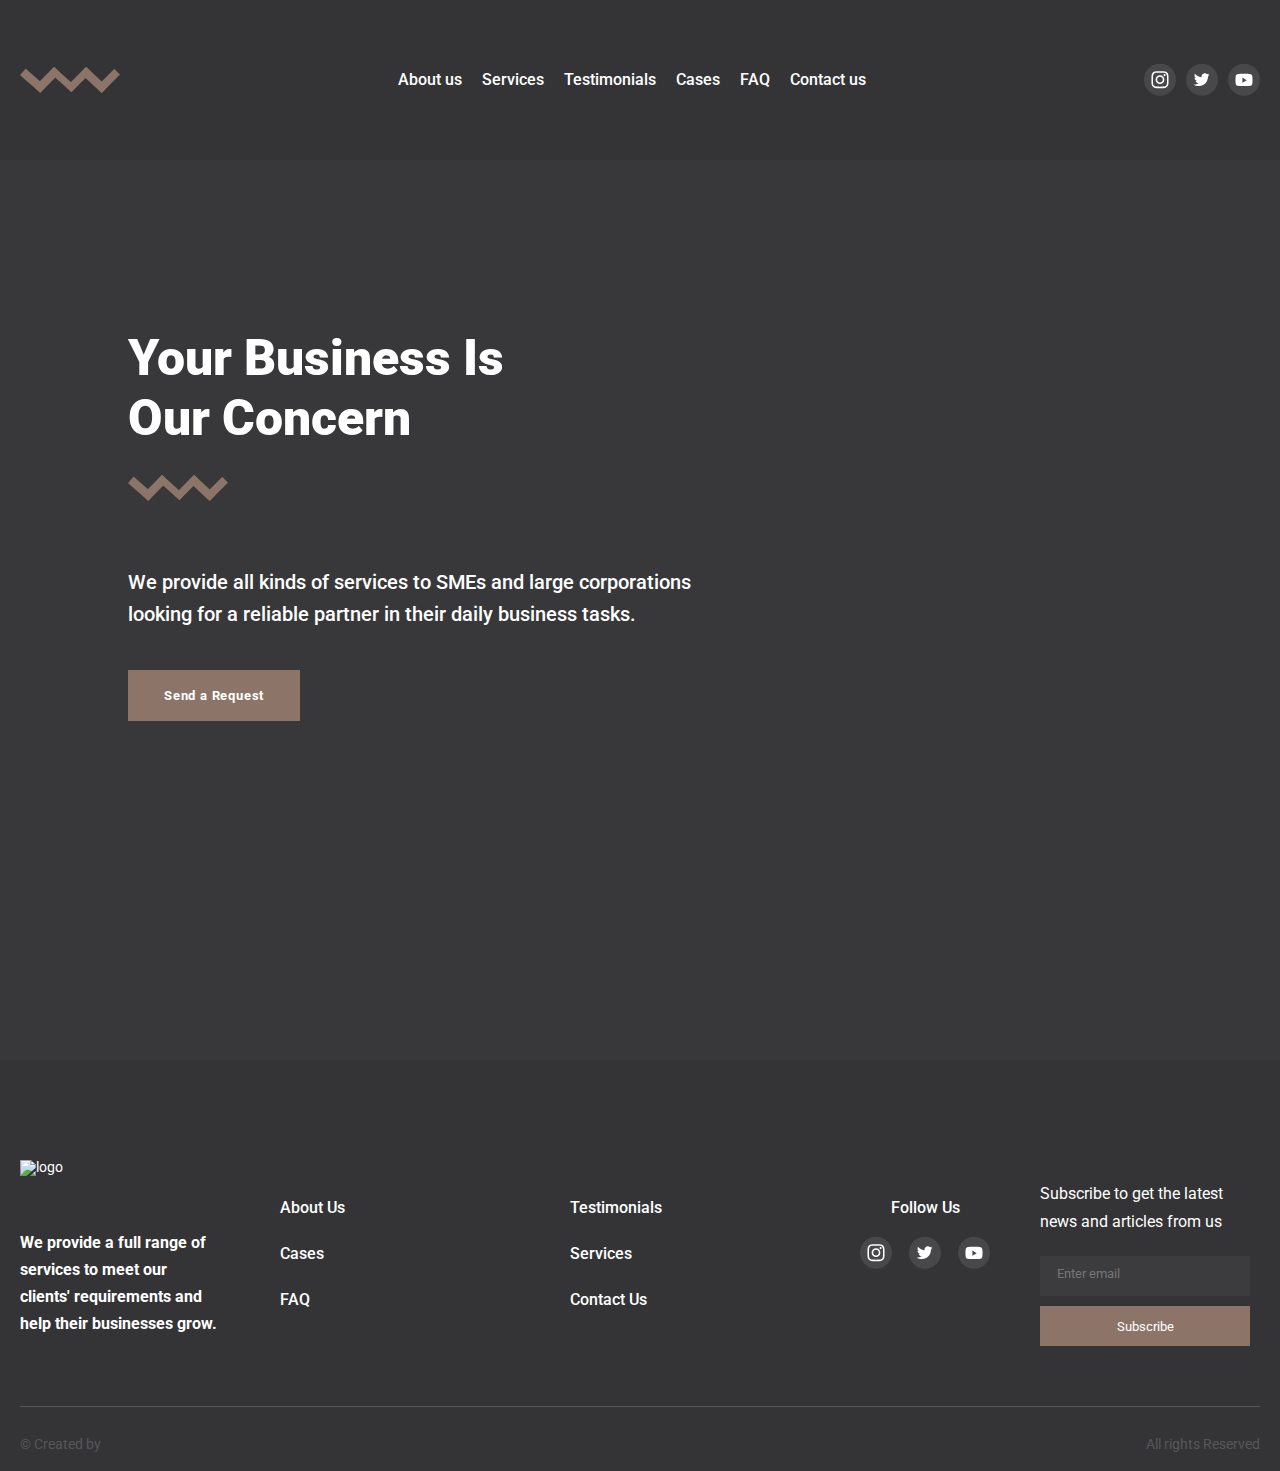
==== index.html @ 150de57b "first commit" ====
<!DOCTYPE html>
<html lang="en">
   <head>
	<head>
		<meta charset="UTF-8" />
		<meta name="viewport" content="width=device-width, initial-scale=1.0" />
		<title>PrimeBud</title>
		<link rel="stylesheet" href="css/style.min.css" />
		<script defer src="js/app.min.js"></script>
	  </head>
</head>
  <body>
    <div class="wrapper">
      <header class="header"><div class="header__container">
    <div class="header__body">
        <div class="header__logo">
        <img src="img/someShit.svg" alt="logo" />
        </div>

        <button class="burger__menu">
        <span></span><span></span><span></span>
        </button>
        <nav class="header__navigation navigation">
        <ul class="navigation__links">
            <li class="navigation__item">
            <a href="#" class="navigation__link">About us</a>
            </li>
            <li class="navigation__item">
            <a href="#" class="navigation__link">Services</a>
            </li>
            <li class="navigation__item">
            <a href="#" class="navigation__link">Testimonials</a>
            </li>
            <li class="navigation__item">
            <a href="#" class="navigation__link">Cases</a>
            </li>
            <li class="navigation__item">
            <a href="#" class="navigation__link">FAQ</a>
            </li>
            <li class="navigation__item">
            <a href="#" class="navigation__link">Contact us</a>
            </li>
        </ul>
        <ul class="navigation__socials">
            <li>
            <a href=""
                ><svg
                width="32"
                height="33"
                viewBox="0 0 32 33"
                fill="none"
                xmlns="http://www.w3.org/2000/svg"
                >
                <path
                    opacity="0.1"
                    fill-rule="evenodd"
                    clip-rule="evenodd"
                    d="M0 16.6718C0 7.8352 7.16344 0.671753 16 0.671753C24.8366 0.671753 32 7.8352 32 16.6718C32 25.5083 24.8366 32.6718 16 32.6718C7.16344 32.6718 0 25.5083 0 16.6718Z"
                    fill="white"
                />
                <path
                    fill-rule="evenodd"
                    clip-rule="evenodd"
                    d="M16.0008 8.13843C13.6833 8.13843 13.3924 8.14856 12.4822 8.18998C11.5737 8.23158 10.9536 8.37541 10.4111 8.58643C9.84981 8.80439 9.37372 9.09595 8.8994 9.57044C8.42473 10.0448 8.13317 10.5209 7.9145 11.0819C7.70294 11.6247 7.55894 12.245 7.51805 13.1531C7.47734 14.0633 7.46667 14.3543 7.46667 16.6718C7.46667 18.9894 7.47699 19.2793 7.51823 20.1896C7.56001 21.098 7.70383 21.7181 7.91468 22.2607C8.13282 22.822 8.42437 23.2981 8.89887 23.7724C9.37301 24.247 9.8491 24.5393 10.41 24.7573C10.9529 24.9683 11.5732 25.1121 12.4815 25.1537C13.3917 25.1951 13.6824 25.2053 15.9997 25.2053C18.3175 25.2053 18.6074 25.1951 19.5176 25.1537C20.4261 25.1121 21.0469 24.9683 21.5898 24.7573C22.1509 24.5393 22.6263 24.247 23.1004 23.7724C23.5751 23.2981 23.8667 22.822 24.0853 22.2609C24.2951 21.7181 24.4391 21.0979 24.4818 20.1898C24.5227 19.2795 24.5333 18.9894 24.5333 16.6718C24.5333 14.3543 24.5227 14.0635 24.4818 13.1532C24.4391 12.2448 24.2951 11.6247 24.0853 11.0821C23.8667 10.5209 23.5751 10.0448 23.1004 9.57044C22.6258 9.09577 22.1511 8.80421 21.5893 8.58643C21.0453 8.37541 20.4249 8.23158 19.5164 8.18998C18.6062 8.14856 18.3164 8.13843 15.9981 8.13843H16.0008ZM15.2353 9.6762C15.4625 9.67584 15.716 9.6762 16.0008 9.6762C18.2792 9.6762 18.5492 9.68438 19.449 9.72526C20.281 9.76331 20.7326 9.90233 21.0334 10.0191C21.4316 10.1738 21.7155 10.3587 22.014 10.6574C22.3127 10.956 22.4976 11.2405 22.6526 11.6387C22.7694 11.9392 22.9086 12.3907 22.9464 13.2227C22.9873 14.1223 22.9962 14.3925 22.9962 16.6699C22.9962 18.9472 22.9873 19.2175 22.9464 20.117C22.9084 20.949 22.7694 21.4006 22.6526 21.701C22.4979 22.0993 22.3127 22.3828 22.014 22.6813C21.7153 22.98 21.4318 23.1649 21.0334 23.3195C20.7329 23.4369 20.281 23.5755 19.449 23.6136C18.5494 23.6545 18.2792 23.6634 16.0008 23.6634C13.7222 23.6634 13.4521 23.6545 12.5526 23.6136C11.7205 23.5752 11.269 23.4362 10.968 23.3194C10.5698 23.1647 10.2853 22.9798 9.98666 22.6811C9.68799 22.3825 9.5031 22.0987 9.34808 21.7003C9.23128 21.3999 9.09208 20.9483 9.05421 20.1163C9.01332 19.2167 9.00514 18.9465 9.00514 16.6677C9.00514 14.389 9.01332 14.1202 9.05421 13.2206C9.09226 12.3886 9.23128 11.937 9.34808 11.6362C9.50275 11.238 9.68799 10.9535 9.98666 10.6549C10.2853 10.3562 10.5698 10.1713 10.968 10.0163C11.2688 9.89896 11.7205 9.76029 12.5526 9.72206C13.3398 9.68651 13.6448 9.67584 15.2353 9.67406V9.6762ZM20.5558 11.0931C19.9905 11.0931 19.5318 11.5512 19.5318 12.1168C19.5318 12.6821 19.9905 13.1408 20.5558 13.1408C21.1212 13.1408 21.5799 12.6821 21.5799 12.1168C21.5799 11.5514 21.1212 11.0931 20.5558 11.0931ZM16.0008 12.2896C13.5807 12.2896 11.6186 14.2517 11.6186 16.6718C11.6186 19.0919 13.5807 21.0532 16.0008 21.0532C18.4209 21.0532 20.3824 19.0919 20.3824 16.6718C20.3824 14.2517 18.4209 12.2896 16.0008 12.2896ZM16.0008 13.8274C17.5717 13.8274 18.8453 15.1008 18.8453 16.6718C18.8453 18.2427 17.5717 19.5163 16.0008 19.5163C14.4298 19.5163 13.1563 18.2427 13.1563 16.6718C13.1563 15.1008 14.4298 13.8274 16.0008 13.8274Z"
                    fill="currentColor"
                />
                </svg>
            </a>
            </li>
            <li>
            <a href="">
                <svg
                width="32"
                height="33"
                viewBox="0 0 32 33"
                fill="none"
                xmlns="http://www.w3.org/2000/svg"
                >
                <path
                    opacity="0.1"
                    fill-rule="evenodd"
                    clip-rule="evenodd"
                    d="M0 16.6718C0 7.8352 7.16344 0.671753 16 0.671753C24.8366 0.671753 32 7.8352 32 16.6718C32 25.5083 24.8366 32.6718 16 32.6718C7.16344 32.6718 0 25.5083 0 16.6718Z"
                    fill="white"
                />
                <path
                    fill-rule="evenodd"
                    clip-rule="evenodd"
                    d="M15.5208 13.6767L15.5544 14.2304L14.9948 14.1626C12.9579 13.9027 11.1784 13.0214 9.66756 11.5413L8.92891 10.8069L8.73865 11.3492C8.33575 12.5582 8.59316 13.8349 9.43253 14.6936C9.8802 15.1682 9.77948 15.2359 9.00725 14.9535C8.73865 14.8631 8.50363 14.7953 8.48124 14.8292C8.4029 14.9083 8.6715 15.9365 8.88414 16.3432C9.17513 16.9082 9.76828 17.4618 10.4174 17.7895L10.9658 18.0493L10.3167 18.0606C9.68994 18.0606 9.66756 18.0719 9.73471 18.3092C9.95854 19.0436 10.8427 19.8232 11.8276 20.1622L12.5214 20.3995L11.9171 20.761C11.0218 21.2808 9.96973 21.5745 8.91772 21.5971C8.41409 21.6084 8 21.6536 8 21.6875C8 21.8005 9.36538 22.4332 10.16 22.6818C12.5438 23.4162 15.3753 23.0998 17.5017 21.8457C19.0126 20.9531 20.5235 19.1792 21.2286 17.4618C21.6091 16.5466 21.9896 14.8744 21.9896 14.0722C21.9896 13.5524 22.0232 13.4847 22.6499 12.8632C23.0192 12.5017 23.3662 12.1062 23.4333 11.9932C23.5452 11.7785 23.534 11.7785 22.9633 11.9706C22.012 12.3096 21.8777 12.2644 22.3477 11.756C22.6947 11.3944 23.1088 10.7391 23.1088 10.547C23.1088 10.5131 22.9409 10.5696 22.7506 10.6713C22.5492 10.7843 22.1015 10.9537 21.7658 11.0554L21.1614 11.2475L20.613 10.8747C20.3108 10.6713 19.8856 10.4453 19.6617 10.3775C19.0909 10.2193 18.218 10.2419 17.7032 10.4227C16.3042 10.9311 15.4201 12.2418 15.5208 13.6767Z"
                    fill="currentColor"
                />
                </svg>
            </a>
            </li>
            <li>
            <a href="">
                <svg
                width="32"
                height="33"
                viewBox="0 0 32 33"
                fill="none"
                xmlns="http://www.w3.org/2000/svg"
                >
                <path
                    opacity="0.1"
                    fill-rule="evenodd"
                    clip-rule="evenodd"
                    d="M0 16.6718C0 7.8352 7.16344 0.671753 16 0.671753C24.8366 0.671753 32 7.8352 32 16.6718C32 25.5083 24.8366 32.6718 16 32.6718C7.16344 32.6718 0 25.5083 0 16.6718Z"
                    fill="white"
                />
                <path
                    fill-rule="evenodd"
                    clip-rule="evenodd"
                    d="M22.6677 11.1714C23.4021 11.3729 23.9804 11.9667 24.1767 12.7207C24.5333 14.0872 24.5333 16.9385 24.5333 16.9385C24.5333 16.9385 24.5333 19.7897 24.1767 21.1564C23.9804 21.9104 23.4021 22.5041 22.6677 22.7057C21.3369 23.0718 16 23.0718 16 23.0718C16 23.0718 10.6631 23.0718 9.33218 22.7057C8.59783 22.5041 8.0195 21.9104 7.82323 21.1564C7.46667 19.7897 7.46667 16.9385 7.46667 16.9385C7.46667 16.9385 7.46667 14.0872 7.82323 12.7207C8.0195 11.9667 8.59783 11.3729 9.33218 11.1714C10.6631 10.8052 16 10.8052 16 10.8052C16 10.8052 21.3369 10.8052 22.6677 11.1714ZM14.4 14.5385V19.8718L18.6667 17.2052L14.4 14.5385Z"
                    fill="currentColor"
                />
                </svg>
            </a>
            </li>
        </ul>
        </nav>
    </div>
</div></header>
      <main class="main">
        <section class="preview">
          <div class="preview__title">
            Your Business Is <br />
            Our Concern
          </div>
          <p class="prewiew__subtitle">
            We provide all kinds of services to SMEs and large corporations
            <br />
            looking for a reliable partner in their daily business tasks.
          </p>
          <button class="preview__button" style="margin-top: 40px">
            Send a Request
          </button>
        </section>
        <div class="main__container"></div>
      </main>

      <footer class="footer"><div class="footer__container">
  <div class="footer__top">
    <div class="footer__row">
      <div class="footer__logo">
        <img src="" alt="logo" />
      </div>
      <div class="footer__text">
        We provide a full range of services to meet our clients'
        requirements and help their businesses grow.
      </div>
    </div>
    <div class="footer__row links">
      <div class="links__column">
        <ul>
          <li><a class="navigation__link" href="#">About Us</a></li>
          <li><a class="navigation__link" href="#">Cases</a></li>
          <li><a class="navigation__link" href="#">FAQ</a></li>
        </ul>
      </div>
      <div class="links__column">
        <ul>
          <li><a class="navigation__link" href="#">Testimonials</a></li>
          <li><a class="navigation__link" href="#">Services</a></li>
          <li><a class="navigation__link" href="#">Contact Us</a></li>
        </ul>
      </div>
      <div class="links__column">
        <div>Follow Us</div>
        <ul
          class="navigation__socials"
          style="justify-content: space-between"
        >
          <li>
            <a href=""
              ><svg
                width="32"
                height="33"
                viewBox="0 0 32 33"
                fill="none"
                xmlns="http://www.w3.org/2000/svg"
              >
                <path
                  opacity="0.1"
                  fill-rule="evenodd"
                  clip-rule="evenodd"
                  d="M0 16.6718C0 7.8352 7.16344 0.671753 16 0.671753C24.8366 0.671753 32 7.8352 32 16.6718C32 25.5083 24.8366 32.6718 16 32.6718C7.16344 32.6718 0 25.5083 0 16.6718Z"
                  fill="white"
                />
                <path
                  fill-rule="evenodd"
                  clip-rule="evenodd"
                  d="M16.0008 8.13843C13.6833 8.13843 13.3924 8.14856 12.4822 8.18998C11.5737 8.23158 10.9536 8.37541 10.4111 8.58643C9.84981 8.80439 9.37372 9.09595 8.8994 9.57044C8.42473 10.0448 8.13317 10.5209 7.9145 11.0819C7.70294 11.6247 7.55894 12.245 7.51805 13.1531C7.47734 14.0633 7.46667 14.3543 7.46667 16.6718C7.46667 18.9894 7.47699 19.2793 7.51823 20.1896C7.56001 21.098 7.70383 21.7181 7.91468 22.2607C8.13282 22.822 8.42437 23.2981 8.89887 23.7724C9.37301 24.247 9.8491 24.5393 10.41 24.7573C10.9529 24.9683 11.5732 25.1121 12.4815 25.1537C13.3917 25.1951 13.6824 25.2053 15.9997 25.2053C18.3175 25.2053 18.6074 25.1951 19.5176 25.1537C20.4261 25.1121 21.0469 24.9683 21.5898 24.7573C22.1509 24.5393 22.6263 24.247 23.1004 23.7724C23.5751 23.2981 23.8667 22.822 24.0853 22.2609C24.2951 21.7181 24.4391 21.0979 24.4818 20.1898C24.5227 19.2795 24.5333 18.9894 24.5333 16.6718C24.5333 14.3543 24.5227 14.0635 24.4818 13.1532C24.4391 12.2448 24.2951 11.6247 24.0853 11.0821C23.8667 10.5209 23.5751 10.0448 23.1004 9.57044C22.6258 9.09577 22.1511 8.80421 21.5893 8.58643C21.0453 8.37541 20.4249 8.23158 19.5164 8.18998C18.6062 8.14856 18.3164 8.13843 15.9981 8.13843H16.0008ZM15.2353 9.6762C15.4625 9.67584 15.716 9.6762 16.0008 9.6762C18.2792 9.6762 18.5492 9.68438 19.449 9.72526C20.281 9.76331 20.7326 9.90233 21.0334 10.0191C21.4316 10.1738 21.7155 10.3587 22.014 10.6574C22.3127 10.956 22.4976 11.2405 22.6526 11.6387C22.7694 11.9392 22.9086 12.3907 22.9464 13.2227C22.9873 14.1223 22.9962 14.3925 22.9962 16.6699C22.9962 18.9472 22.9873 19.2175 22.9464 20.117C22.9084 20.949 22.7694 21.4006 22.6526 21.701C22.4979 22.0993 22.3127 22.3828 22.014 22.6813C21.7153 22.98 21.4318 23.1649 21.0334 23.3195C20.7329 23.4369 20.281 23.5755 19.449 23.6136C18.5494 23.6545 18.2792 23.6634 16.0008 23.6634C13.7222 23.6634 13.4521 23.6545 12.5526 23.6136C11.7205 23.5752 11.269 23.4362 10.968 23.3194C10.5698 23.1647 10.2853 22.9798 9.98666 22.6811C9.68799 22.3825 9.5031 22.0987 9.34808 21.7003C9.23128 21.3999 9.09208 20.9483 9.05421 20.1163C9.01332 19.2167 9.00514 18.9465 9.00514 16.6677C9.00514 14.389 9.01332 14.1202 9.05421 13.2206C9.09226 12.3886 9.23128 11.937 9.34808 11.6362C9.50275 11.238 9.68799 10.9535 9.98666 10.6549C10.2853 10.3562 10.5698 10.1713 10.968 10.0163C11.2688 9.89896 11.7205 9.76029 12.5526 9.72206C13.3398 9.68651 13.6448 9.67584 15.2353 9.67406V9.6762ZM20.5558 11.0931C19.9905 11.0931 19.5318 11.5512 19.5318 12.1168C19.5318 12.6821 19.9905 13.1408 20.5558 13.1408C21.1212 13.1408 21.5799 12.6821 21.5799 12.1168C21.5799 11.5514 21.1212 11.0931 20.5558 11.0931ZM16.0008 12.2896C13.5807 12.2896 11.6186 14.2517 11.6186 16.6718C11.6186 19.0919 13.5807 21.0532 16.0008 21.0532C18.4209 21.0532 20.3824 19.0919 20.3824 16.6718C20.3824 14.2517 18.4209 12.2896 16.0008 12.2896ZM16.0008 13.8274C17.5717 13.8274 18.8453 15.1008 18.8453 16.6718C18.8453 18.2427 17.5717 19.5163 16.0008 19.5163C14.4298 19.5163 13.1563 18.2427 13.1563 16.6718C13.1563 15.1008 14.4298 13.8274 16.0008 13.8274Z"
                  fill="currentColor"
                />
              </svg>
            </a>
          </li>
          <li>
            <a href="">
              <svg
                width="32"
                height="33"
                viewBox="0 0 32 33"
                fill="none"
                xmlns="http://www.w3.org/2000/svg"
              >
                <path
                  opacity="0.1"
                  fill-rule="evenodd"
                  clip-rule="evenodd"
                  d="M0 16.6718C0 7.8352 7.16344 0.671753 16 0.671753C24.8366 0.671753 32 7.8352 32 16.6718C32 25.5083 24.8366 32.6718 16 32.6718C7.16344 32.6718 0 25.5083 0 16.6718Z"
                  fill="white"
                />
                <path
                  fill-rule="evenodd"
                  clip-rule="evenodd"
                  d="M15.5208 13.6767L15.5544 14.2304L14.9948 14.1626C12.9579 13.9027 11.1784 13.0214 9.66756 11.5413L8.92891 10.8069L8.73865 11.3492C8.33575 12.5582 8.59316 13.8349 9.43253 14.6936C9.8802 15.1682 9.77948 15.2359 9.00725 14.9535C8.73865 14.8631 8.50363 14.7953 8.48124 14.8292C8.4029 14.9083 8.6715 15.9365 8.88414 16.3432C9.17513 16.9082 9.76828 17.4618 10.4174 17.7895L10.9658 18.0493L10.3167 18.0606C9.68994 18.0606 9.66756 18.0719 9.73471 18.3092C9.95854 19.0436 10.8427 19.8232 11.8276 20.1622L12.5214 20.3995L11.9171 20.761C11.0218 21.2808 9.96973 21.5745 8.91772 21.5971C8.41409 21.6084 8 21.6536 8 21.6875C8 21.8005 9.36538 22.4332 10.16 22.6818C12.5438 23.4162 15.3753 23.0998 17.5017 21.8457C19.0126 20.9531 20.5235 19.1792 21.2286 17.4618C21.6091 16.5466 21.9896 14.8744 21.9896 14.0722C21.9896 13.5524 22.0232 13.4847 22.6499 12.8632C23.0192 12.5017 23.3662 12.1062 23.4333 11.9932C23.5452 11.7785 23.534 11.7785 22.9633 11.9706C22.012 12.3096 21.8777 12.2644 22.3477 11.756C22.6947 11.3944 23.1088 10.7391 23.1088 10.547C23.1088 10.5131 22.9409 10.5696 22.7506 10.6713C22.5492 10.7843 22.1015 10.9537 21.7658 11.0554L21.1614 11.2475L20.613 10.8747C20.3108 10.6713 19.8856 10.4453 19.6617 10.3775C19.0909 10.2193 18.218 10.2419 17.7032 10.4227C16.3042 10.9311 15.4201 12.2418 15.5208 13.6767Z"
                  fill="currentColor"
                />
              </svg>
            </a>
          </li>
          <li>
            <a href="">
              <svg
                width="32"
                height="33"
                viewBox="0 0 32 33"
                fill="none"
                xmlns="http://www.w3.org/2000/svg"
              >
                <path
                  opacity="0.1"
                  fill-rule="evenodd"
                  clip-rule="evenodd"
                  d="M0 16.6718C0 7.8352 7.16344 0.671753 16 0.671753C24.8366 0.671753 32 7.8352 32 16.6718C32 25.5083 24.8366 32.6718 16 32.6718C7.16344 32.6718 0 25.5083 0 16.6718Z"
                  fill="white"
                />
                <path
                  fill-rule="evenodd"
                  clip-rule="evenodd"
                  d="M22.6677 11.1714C23.4021 11.3729 23.9804 11.9667 24.1767 12.7207C24.5333 14.0872 24.5333 16.9385 24.5333 16.9385C24.5333 16.9385 24.5333 19.7897 24.1767 21.1564C23.9804 21.9104 23.4021 22.5041 22.6677 22.7057C21.3369 23.0718 16 23.0718 16 23.0718C16 23.0718 10.6631 23.0718 9.33218 22.7057C8.59783 22.5041 8.0195 21.9104 7.82323 21.1564C7.46667 19.7897 7.46667 16.9385 7.46667 16.9385C7.46667 16.9385 7.46667 14.0872 7.82323 12.7207C8.0195 11.9667 8.59783 11.3729 9.33218 11.1714C10.6631 10.8052 16 10.8052 16 10.8052C16 10.8052 21.3369 10.8052 22.6677 11.1714ZM14.4 14.5385V19.8718L18.6667 17.2052L14.4 14.5385Z"
                  fill="currentColor"
                />
              </svg>
            </a>
          </li>
        </ul>
      </div>
    </div>
    <div class="footer__row form">
      <div class="form__text">
        Subscribe to get the latest news and articles from us
      </div>
      <form action="" class="send">
        <div class="send__email">
          <input placeholder="Enter email" type="email" />
        </div>
        <button type="submit">Subscribe</button>
      </form>
    </div>
  </div>
  <div class="footer__bottom">
    <div class="text">© Created by</div>
    <div class="text">All rights Reserved</div>
  </div>
</div></footer>
    </div>
  </body>
</html>

<!--todo
        <div class="preview__container">
            <div class="preview__pattern"></div>
            <div class="preview__body">
              <div class="preview__content content">

              </div>
            </div>
          </div> 
          <div class="preview__bg">
            <img src="img/images/preview-img.webp" alt="" />
          </div>
-->

<!--
        <section class="about">
          <div class="about__container">
            <div class="about__content">
              <div class="about__text">
                <h2 class="about__title">
                  About MDX Company<span style="color: #8c7568">.</span>
                </h2>
                <h3 class="about__subtitle">
                  We provide a full range of services to meet our clients'
                  requirements <br />and help their businesses grow.
                </h3>
                <p class="about__paragraph">
                  Since 2008, we have been helping businesses achieve better
                  results. We have extensive experience in various fields and a
                  close-knit team, so we are ready to accept any challenge and
                  develop an individual plan for the development of your
                  business from A to Z, and bring it to life.
                </p>
                <div class="about__butons">
                  <button class="about__button about__whiteB">
                    Learn More
                  </button>
                  <button class="about__button about__blackB">
                    Contact Us
                  </button>
                </div>
              </div>
              <div class="about__image">
                <img
                  src="img/images/second-img.webp"
                  alt=""
                />
              </div>
            </div>
          </div>
        </section>

        <section class="why">
          <div class="_container">
            <div class="why__top">
              <h2 class="why__title title_">Why Choose Us.</h2>
              <h3 class="why__subtitle subtitle_">
                We offer customized solutions based on the latest technologies.
                That's why more and more businesses are choosing us!
              </h3>
            </div>
            <div class="why__cards">
              <div class="card">
                <div class="card__icon">
                  <img src="" alt="icon" />
                </div>
                <div class="card__content">
                  <h3 class="card__title">Experience</h3>
                  <p class="card__paragraph">
                    We have more than 10 years of experience and can be proud of
                    10 000+ completed projects
                  </p>
                  <ul class="card__list">
                    <li class="card__item">Different industries</li>
                    <li class="card__item">Full-range services</li>
                    <li class="card__item">Predicted results</li>
                  </ul>
                </div>
              </div>
              <div class="card">
                <div class="card__icon">
                  <img src="" alt="icon" />
                </div>
                <div class="card__content">
                  <h3 class="card__title">Support</h3>
                  <p class="card__paragraph">
                    We are always ready to help and explain all the points that
                    remained unclear for you.
                  </p>
                  <ul class="card__list">
                    <li class="card__item">Initial consultations</li>
                    <li class="card__item">24/7 online support</li>
                    <li class="card__item">Knowledge base</li>
                  </ul>
                </div>
              </div>
              <div class="card">
                <div class="card__icon">
                  <img src="" alt="icon" />
                </div>
                <div class="card__content">
                  <h3 class="card__title">Technologies</h3>
                  <p class="card__paragraph">
                    Our specialists integrate new systems and conduct training
                    on them. We use only the cutting-edge technologies.
                  </p>
                  <ul class="card__list">
                    <li class="card__item">Modern CMS</li>
                    <li class="card__item">Highly-loaded systems</li>
                    <li class="card__item">Elastic Scalability</li>
                  </ul>
                </div>
              </div>
            </div>
          </div>
        </section>

        <section class="services">
          <div class="_container">
            <div class="services__body">
              <div class="services__header">
                <h2 class="services__title title_">Services.</h2>
                <h3 class="services__subtitle subtitle_">
                  We offer effective solutions that will simplify the work of
                  your business, regardless of its size.
                </h3>
              </div>
              <div class="services__content content">
                <div class="content__row">
                  <div class="item">
                    <div class="item__column item__number">01</div>
                    <div class="item__column item__nan">
                      <article class="content__article">
                        <h3 class="item__title">For startups and SMEs</h3>
                        <p class="item__text">
                          The first few years are especially important for every
                          young company, since approximately 80% of new
                          businesses are closed due to operational problems. We
                          provide startups and SMEs with full support.
                        </p>
                      </article>
                    </div>
                  </div>
                  <div class="item">
                    <div class="item__column item__number">02</div>
                    <div class="item__column item__nan">
                      <article class="content__article">
                        <h3 class="item__title">For corporations</h3>
                        <p class="item__text">
                          The larger the company, the more it needs process
                          control. We will help to keep everything under control
                          and automate processes. You can concentrate on
                          operational management and develop your company.
                        </p>
                      </article>
                    </div>
                  </div>
                </div>
              </div>
              <div class="services__button">
                <button class="button_">Schedule a Meeting</button>
              </div>
            </div>
          </div>
        </section>

        <section class="work">
          <div class="_container">
            <div class="work__body">
              <h2 class="title_">How We Work.</h2>
              <h3 class="subtitle_">
                Starting a cooperation with us is very simple. The whole process
                is as transparent as possible. Take these 3 steps to enjoy the
                benefits of working with us!
              </h3>
              <ul class="work__list">
                <li class="list__element">
                  <div class="element__body">
                    <h3 class="title_">Step 1. Contact us</h3>
                    <h4 class="subtitle_">
                      Tell our specialists about your company and the business
                      goals you want to achieve.
                    </h4>
                  </div>
                </li>
                <li class="list__element">
                  <div class="element__body">
                    <h3 class="title_">Step 2. Approve our offer</h3>
                    <h4 class="subtitle_">
                      We will offer you an effective action plan. You can accept
                      it or make amendments.
                    </h4>
                  </div>
                </li>
                <li class="list__element">
                  <div class="element__body">
                    <h3 class="title_">Step 3. Make the payment</h3>
                    <h4 class="subtitle_">
                      After the payment is made we start our work. All you need
                      is to observe the results.
                    </h4>
                  </div>
                </li>
              </ul>
            </div>
          </div>
        </section>

        <section class="team">
          <div class="_container">to do</div>
        </section>

        <section class="faq">
          <div class="_container"></div>
        </section> -->
---- css/style.min.css ----
@import url("https://fonts.googleapis.com/css2?family=Roboto:ital,wght@0,100;0,300;0,400;0,500;0,700;0,900;1,100;1,300;1,400;1,500;1,700;1,900&display=swap");
* {
  padding: 0;
  margin: 0;
  border: 0;
}

*,
*:before,
*:after {
  -moz-box-sizing: border-box;
  -webkit-box-sizing: border-box;
  box-sizing: border-box;
}

:focus,
:active {
  outline: none;
}

a:focus,
a:active {
  outline: none;
}

nav,
footer,
header,
aside {
  display: block;
}

html,
body {
  height: 100%;
  width: 100%;
  font-size: 100%;
  line-height: 1;
  font-size: 14px;
  -ms-text-size-adjust: 100%;
  -moz-text-size-adjust: 100%;
  -webkit-text-size-adjust: 100%;
}

input,
button,
textarea {
  font-family: inherit;
}

input ::-ms-clear {
  display: none;
}

button {
  cursor: pointer;
}

button ::-moz-focus-inner {
  padding: 0;
  border: 0;
}

a,
a:visited {
  text-decoration: none;
}

a:hover {
  text-decoration: none;
}

ul li {
  list-style: none;
}

img {
  vertical-align: top;
}

h1,
h2,
h3,
h4,
h5,
h6 {
  font-size: inherit;
  font-weight: 400;
}

/*-----------------------------image-as-background----------------------------------*/
/*-----------------------------._ibg {
  position: relative;
  img {
    position: absolute;
    height: 100%;
    width: 100%;
    top: 0;
    left: 0;
    object-fit: cover;
  }
}------------------------------------------------------*/
.wrapper {
  overflow: hidden;
  display: flex;
  flex-direction: column;
  width: 100%;
  min-height: 100%;
  font-family: Roboto;
}
.wrapper a {
  color: inherit;
}

[class*=__container] {
  margin: 0 auto;
  max-width: 1280px;
  min-height: 100%;
  padding-inline: 20px;
}

[class*=__button] {
  background: #8c7568;
  border: 2px solid #8c7568;
  padding: 16px 34px;
  color: #fff;
  font-weight: bold;
  letter-spacing: 0.8px;
  transition: all 0.3s;
  transition-delay: 200ms;
}
[class*=__button]:hover {
  background: #fff;
  border: 2px solid #fff;
  color: #8c7568;
}

@media screen and (hover: none) {
  [class*=__button]:active {
    background: #fff;
    border: 2px solid #fff;
    color: #8c7568;
    transition: none;
  }
}
[class*=__title] {
  font-size: 50px;
  line-height: 120%;
  font-weight: 900;
  color: inherit;
}
[class*=__title]::after {
  content: url(../../../img/someShit.svg);
  display: block;
  margin-block: 15px;
}

[class*=__subtitle] {
  font-size: 20px;
  line-height: 160%;
  font-weight: 500;
  color: inherit;
}

.header {
  background: #343436;
  height: 160px;
  width: 100%;
  color: #fff;
  position: fixed;
  z-index: 30;
}
.header a {
  color: #fff;
}
.header__logo {
  max-width: 100px;
  max-height: 100px;
}
.header__logo img {
  max-width: 100px;
  max-height: 100px;
}

.header__body {
  display: flex;
  height: 160px;
  align-items: center;
}

.scroll {
  height: 50px;
}
.scroll .header__body {
  height: 50px;
}

.burger__menu {
  display: none;
}

.navigation {
  display: flex;
  flex: 1;
}
.navigation__links {
  flex: 1 0 200px;
  justify-content: center;
}
.navigation__item:not(:last-child) {
  margin: 0 20px 0 0;
}
.navigation__link {
  font-weight: 500;
  font-size: 16px;
}
.navigation__link:hover {
  color: #6f5237;
}
.navigation > ul {
  display: inherit;
  align-items: center;
}
.navigation__socials {
  display: flex;
}
.navigation__socials li:not(:last-child) {
  margin: 0 10px 0 0;
}

@media screen and (max-width: 767px) {
  .navigation {
    position: fixed;
    top: -100%;
    left: 0;
    width: 100%;
    height: 100%;
    background: #fff;
    z-index: 2;
    display: flex;
    flex-direction: column;
    align-items: center;
    justify-content: center;
    transition: 2s;
  }
  .navigation__links {
    flex: 0;
    flex-direction: inherit;
  }
  .navigation__item:not(:last-child) {
    margin: 0 0 10px 0;
  }
  .navigation__socials {
    margin-top: 30px;
  }
  .header a {
    color: #343436;
  }
  .burger__menu {
    display: flex;
    position: absolute;
    right: 20px;
    left: 87%;
    z-index: 3;
    width: 30px;
    height: 20px;
    background: transparent;
  }
  .burger__menu span {
    position: absolute;
    width: 100%;
    height: 4px;
    border-radius: 4px;
    background-color: #fff;
    transition: 3s;
  }
  .burger__menu span:nth-child(1) {
    transform: translateY(8px);
  }
  .burger__menu span:nth-child(3) {
    transform: translateY(16px);
  }
  .active.navigation {
    top: 0;
  }
  .active span {
    background: #343436;
  }
  .active span:nth-child(1) {
    display: none;
  }
  .active span:nth-child(2) {
    transform: rotateZ(45deg);
  }
  .active span:nth-child(3) {
    transform: rotateZ(-45deg);
  }
}
main {
  width: 100%;
  flex: 1 0 auto;
  margin-top: 160px;
}

.preview {
  height: 100vh;
  padding: 10% 10%;
  background: #38383a;
  color: #fff;
}
.preview > div:not(:last-child) {
  margin: 40px 0;
}

.footer {
  color: #fff;
  background: #343436;
  padding: 100px 0 20px 0;
}
.footer__top {
  display: flex;
  border-bottom: 1px solid #575759;
  padding: 0 0 40px 0;
}
.footer__bottom {
  color: #575759;
  display: flex;
  justify-content: space-between;
  padding: 30px 0 0 0;
}
.footer__logo {
  height: 50px;
  margin-bottom: 20px;
}
.footer__text {
  font-size: 16px;
  line-height: 168.75%;
  font-weight: 700;
}
.footer__row:nth-child(1) {
  flex: 0 0 200px;
  margin: 0 20px 0 0;
}
.footer__row:nth-child(2) {
  display: flex;
  flex: 1 0 auto;
  padding: 40px;
  justify-content: space-between;
}
.footer__row:nth-child(3) {
  flex: 0 0 230px;
}

.links__column {
  width: 130px;
}
.links__column li:not(:last-child) {
  margin: 0 0 30px 0;
}
.links__column:nth-child(3) {
  text-align: center;
}
.links__column:nth-child(3) > div {
  font-weight: 500;
  font-size: 16px;
  margin: 0 0 20px 0;
}

.form {
  padding: 20px 10px;
}
.form__text {
  font-size: 16px;
  line-height: 175%;
  font-weight: 400;
  margin: 0 0 20px 0;
}

.send__email {
  background: #3c3c3e;
  height: 40px;
  text-align: center;
  padding: 10px 0 0 0;
}
.send__email input {
  color: #979798;
  background: none;
}
.send button {
  margin: 10px 0 0 0;
  width: 100%;
  height: 40px;
  background: #8c7568;
  color: #fff;
}

.card {
  height: 500px;
  flex: 0 1 30%;
  background: #fff;
  display: flex;
  flex-direction: column;
  padding: 50px 30px;
}
.card__icon {
  width: 100px;
  height: 100px;
}
.card__icon img {
  width: 100%;
  height: 100%;
}
.card .card__title {
  font-weight: 700;
  font-size: 30px;
  line-height: 140%;
  color: #4a4a4d;
}
.card .card__paragraph {
  color: #898989;
  font-size: 16px;
  line-height: 175%;
}
.card .card__list {
  display: flex;
  flex: 1;
  flex-direction: column;
  justify-content: space-between;
  color: #7d7d7d;
}
.card .card__item::before {
  content: "";
  display: inline-block;
  position: relative;
  margin: 0 5px 0 0;
  bottom: 3px;
  height: 5px;
  width: 5px;
  border-radius: 100%;
  background: #8c7568;
}
.card .card__content {
  display: flex;
  flex: 1 0 auto;
  flex-direction: column;
}
.card .card__content > :not(:last-child) {
  margin: 0 0 30px 0;
}
.card .card__image {
  height: 130px;
  display: flex;
  justify-content: center;
  align-items: center;
}
.card .card__image img {
  background: #6f5237;
  width: 130px;
  height: 130px;
  border-radius: 100%;
  text-align: center;
}
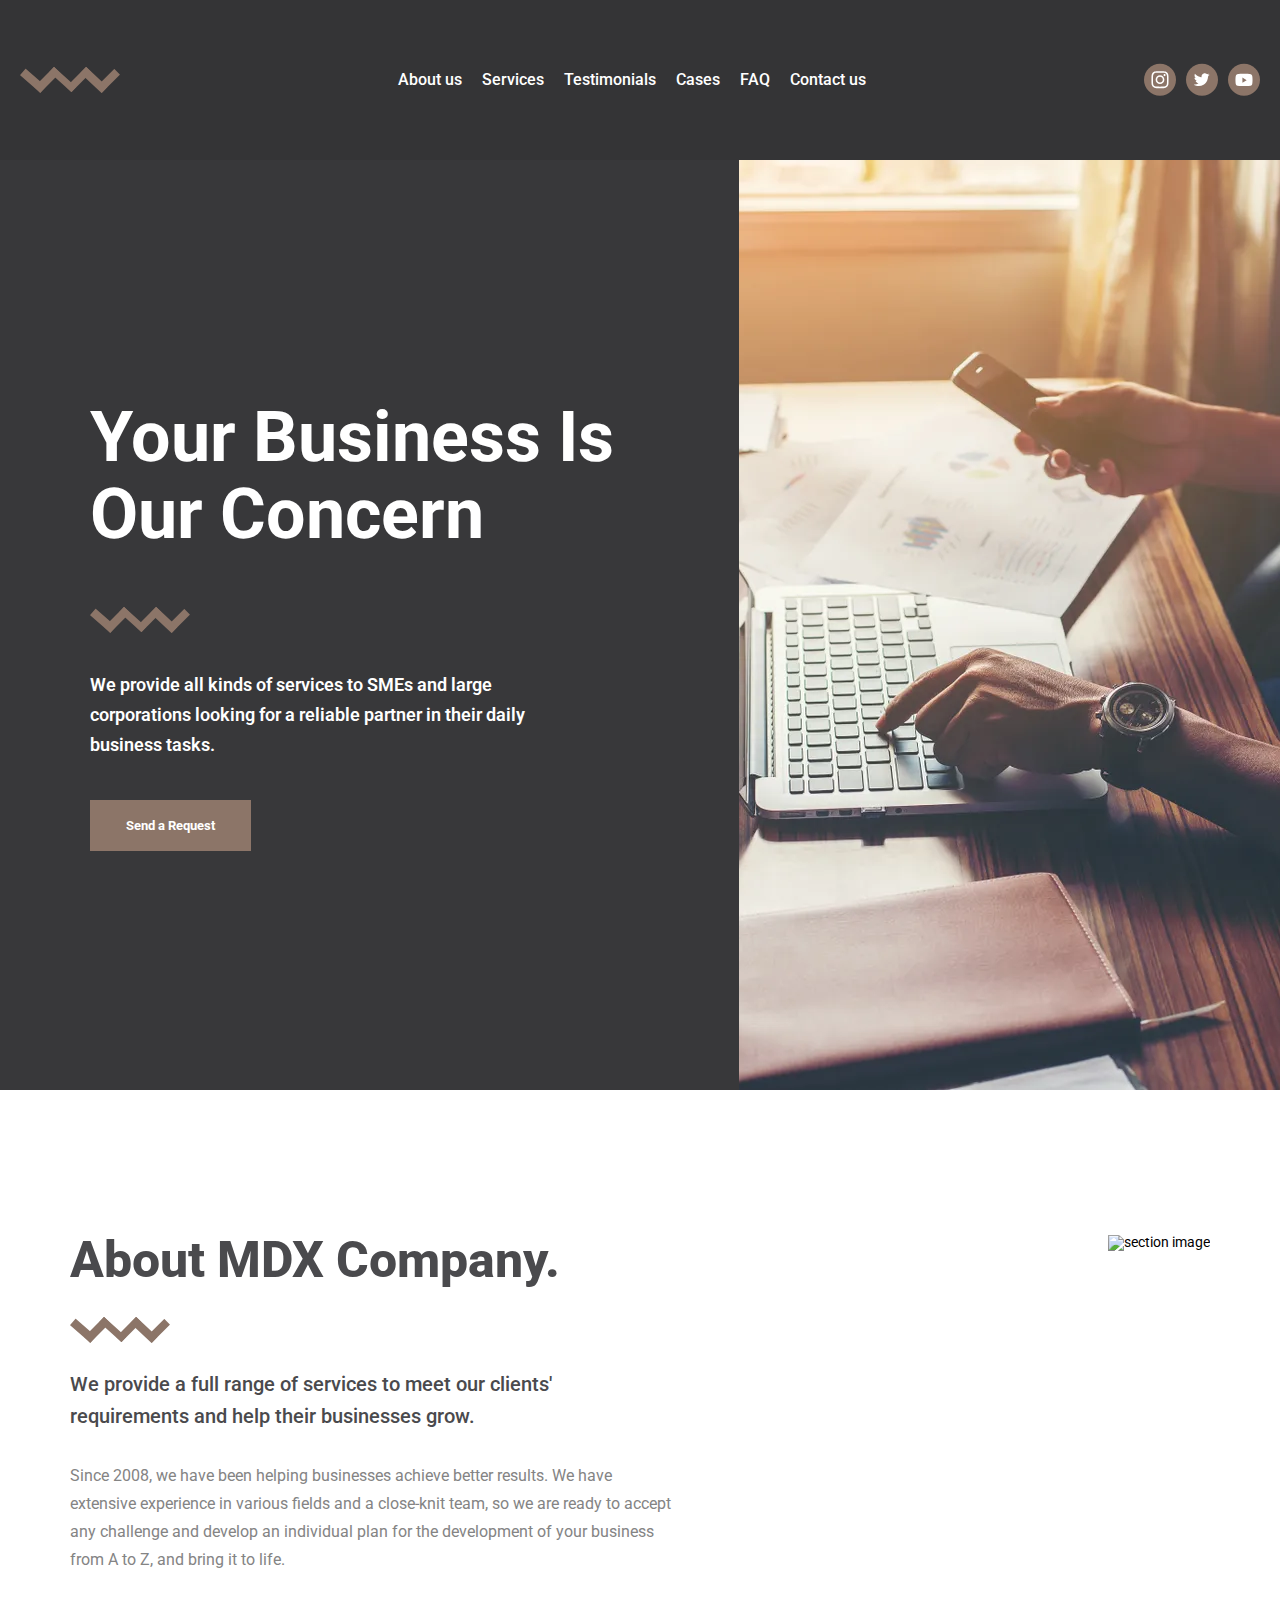
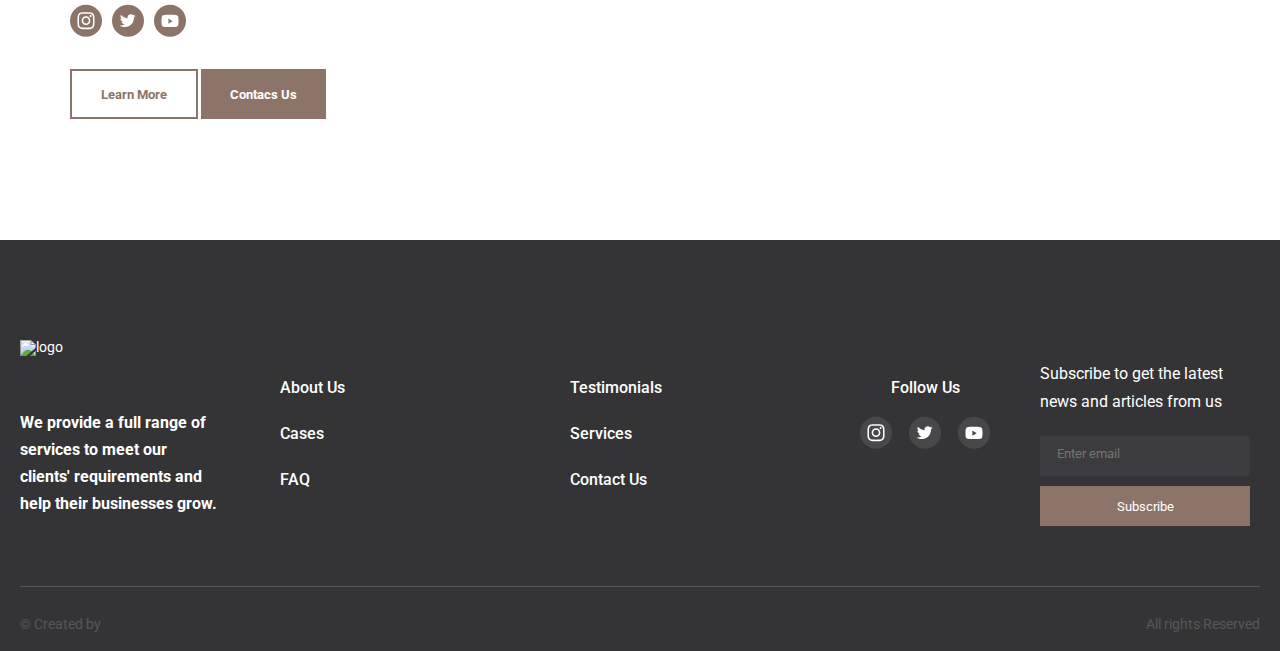
==== commit 8c28ede8: "add section aboutCompany" ====
--- a/index.html
+++ b/index.html
@@ -1,142 +1,257 @@
 <!DOCTYPE html>
 <html lang="en">
-   <head>
-	<head>
-		<meta charset="UTF-8" />
-		<meta name="viewport" content="width=device-width, initial-scale=1.0" />
-		<title>PrimeBud</title>
-		<link rel="stylesheet" href="css/style.min.css" />
-		<script defer src="js/app.min.js"></script>
-	  </head>
+  <head>
+  <head>
+    <meta charset="UTF-8" />
+    <meta name="viewport" content="width=device-width, initial-scale=1.0" />
+    <title>PrimeBud</title>
+    <link rel="stylesheet" href="css/style.min.css" />
+    <script defer src="js/app.min.js"></script>
+  </head>
 </head>
+
   <body>
     <div class="wrapper">
       <header class="header"><div class="header__container">
-    <div class="header__body">
-        <div class="header__logo">
-        <img src="img/someShit.svg" alt="logo" />
-        </div>
-
-        <button class="burger__menu">
-        <span></span><span></span><span></span>
-        </button>
-        <nav class="header__navigation navigation">
-        <ul class="navigation__links">
-            <li class="navigation__item">
-            <a href="#" class="navigation__link">About us</a>
-            </li>
-            <li class="navigation__item">
-            <a href="#" class="navigation__link">Services</a>
-            </li>
-            <li class="navigation__item">
-            <a href="#" class="navigation__link">Testimonials</a>
-            </li>
-            <li class="navigation__item">
-            <a href="#" class="navigation__link">Cases</a>
-            </li>
-            <li class="navigation__item">
-            <a href="#" class="navigation__link">FAQ</a>
-            </li>
-            <li class="navigation__item">
-            <a href="#" class="navigation__link">Contact us</a>
-            </li>
-        </ul>
-        <ul class="navigation__socials">
-            <li>
-            <a href=""
-                ><svg
-                width="32"
-                height="33"
-                viewBox="0 0 32 33"
-                fill="none"
-                xmlns="http://www.w3.org/2000/svg"
-                >
-                <path
-                    opacity="0.1"
-                    fill-rule="evenodd"
-                    clip-rule="evenodd"
-                    d="M0 16.6718C0 7.8352 7.16344 0.671753 16 0.671753C24.8366 0.671753 32 7.8352 32 16.6718C32 25.5083 24.8366 32.6718 16 32.6718C7.16344 32.6718 0 25.5083 0 16.6718Z"
-                    fill="white"
-                />
-                <path
-                    fill-rule="evenodd"
-                    clip-rule="evenodd"
-                    d="M16.0008 8.13843C13.6833 8.13843 13.3924 8.14856 12.4822 8.18998C11.5737 8.23158 10.9536 8.37541 10.4111 8.58643C9.84981 8.80439 9.37372 9.09595 8.8994 9.57044C8.42473 10.0448 8.13317 10.5209 7.9145 11.0819C7.70294 11.6247 7.55894 12.245 7.51805 13.1531C7.47734 14.0633 7.46667 14.3543 7.46667 16.6718C7.46667 18.9894 7.47699 19.2793 7.51823 20.1896C7.56001 21.098 7.70383 21.7181 7.91468 22.2607C8.13282 22.822 8.42437 23.2981 8.89887 23.7724C9.37301 24.247 9.8491 24.5393 10.41 24.7573C10.9529 24.9683 11.5732 25.1121 12.4815 25.1537C13.3917 25.1951 13.6824 25.2053 15.9997 25.2053C18.3175 25.2053 18.6074 25.1951 19.5176 25.1537C20.4261 25.1121 21.0469 24.9683 21.5898 24.7573C22.1509 24.5393 22.6263 24.247 23.1004 23.7724C23.5751 23.2981 23.8667 22.822 24.0853 22.2609C24.2951 21.7181 24.4391 21.0979 24.4818 20.1898C24.5227 19.2795 24.5333 18.9894 24.5333 16.6718C24.5333 14.3543 24.5227 14.0635 24.4818 13.1532C24.4391 12.2448 24.2951 11.6247 24.0853 11.0821C23.8667 10.5209 23.5751 10.0448 23.1004 9.57044C22.6258 9.09577 22.1511 8.80421 21.5893 8.58643C21.0453 8.37541 20.4249 8.23158 19.5164 8.18998C18.6062 8.14856 18.3164 8.13843 15.9981 8.13843H16.0008ZM15.2353 9.6762C15.4625 9.67584 15.716 9.6762 16.0008 9.6762C18.2792 9.6762 18.5492 9.68438 19.449 9.72526C20.281 9.76331 20.7326 9.90233 21.0334 10.0191C21.4316 10.1738 21.7155 10.3587 22.014 10.6574C22.3127 10.956 22.4976 11.2405 22.6526 11.6387C22.7694 11.9392 22.9086 12.3907 22.9464 13.2227C22.9873 14.1223 22.9962 14.3925 22.9962 16.6699C22.9962 18.9472 22.9873 19.2175 22.9464 20.117C22.9084 20.949 22.7694 21.4006 22.6526 21.701C22.4979 22.0993 22.3127 22.3828 22.014 22.6813C21.7153 22.98 21.4318 23.1649 21.0334 23.3195C20.7329 23.4369 20.281 23.5755 19.449 23.6136C18.5494 23.6545 18.2792 23.6634 16.0008 23.6634C13.7222 23.6634 13.4521 23.6545 12.5526 23.6136C11.7205 23.5752 11.269 23.4362 10.968 23.3194C10.5698 23.1647 10.2853 22.9798 9.98666 22.6811C9.68799 22.3825 9.5031 22.0987 9.34808 21.7003C9.23128 21.3999 9.09208 20.9483 9.05421 20.1163C9.01332 19.2167 9.00514 18.9465 9.00514 16.6677C9.00514 14.389 9.01332 14.1202 9.05421 13.2206C9.09226 12.3886 9.23128 11.937 9.34808 11.6362C9.50275 11.238 9.68799 10.9535 9.98666 10.6549C10.2853 10.3562 10.5698 10.1713 10.968 10.0163C11.2688 9.89896 11.7205 9.76029 12.5526 9.72206C13.3398 9.68651 13.6448 9.67584 15.2353 9.67406V9.6762ZM20.5558 11.0931C19.9905 11.0931 19.5318 11.5512 19.5318 12.1168C19.5318 12.6821 19.9905 13.1408 20.5558 13.1408C21.1212 13.1408 21.5799 12.6821 21.5799 12.1168C21.5799 11.5514 21.1212 11.0931 20.5558 11.0931ZM16.0008 12.2896C13.5807 12.2896 11.6186 14.2517 11.6186 16.6718C11.6186 19.0919 13.5807 21.0532 16.0008 21.0532C18.4209 21.0532 20.3824 19.0919 20.3824 16.6718C20.3824 14.2517 18.4209 12.2896 16.0008 12.2896ZM16.0008 13.8274C17.5717 13.8274 18.8453 15.1008 18.8453 16.6718C18.8453 18.2427 17.5717 19.5163 16.0008 19.5163C14.4298 19.5163 13.1563 18.2427 13.1563 16.6718C13.1563 15.1008 14.4298 13.8274 16.0008 13.8274Z"
-                    fill="currentColor"
-                />
-                </svg>
-            </a>
-            </li>
-            <li>
-            <a href="">
-                <svg
-                width="32"
-                height="33"
-                viewBox="0 0 32 33"
-                fill="none"
-                xmlns="http://www.w3.org/2000/svg"
-                >
-                <path
-                    opacity="0.1"
-                    fill-rule="evenodd"
-                    clip-rule="evenodd"
-                    d="M0 16.6718C0 7.8352 7.16344 0.671753 16 0.671753C24.8366 0.671753 32 7.8352 32 16.6718C32 25.5083 24.8366 32.6718 16 32.6718C7.16344 32.6718 0 25.5083 0 16.6718Z"
-                    fill="white"
-                />
-                <path
-                    fill-rule="evenodd"
-                    clip-rule="evenodd"
-                    d="M15.5208 13.6767L15.5544 14.2304L14.9948 14.1626C12.9579 13.9027 11.1784 13.0214 9.66756 11.5413L8.92891 10.8069L8.73865 11.3492C8.33575 12.5582 8.59316 13.8349 9.43253 14.6936C9.8802 15.1682 9.77948 15.2359 9.00725 14.9535C8.73865 14.8631 8.50363 14.7953 8.48124 14.8292C8.4029 14.9083 8.6715 15.9365 8.88414 16.3432C9.17513 16.9082 9.76828 17.4618 10.4174 17.7895L10.9658 18.0493L10.3167 18.0606C9.68994 18.0606 9.66756 18.0719 9.73471 18.3092C9.95854 19.0436 10.8427 19.8232 11.8276 20.1622L12.5214 20.3995L11.9171 20.761C11.0218 21.2808 9.96973 21.5745 8.91772 21.5971C8.41409 21.6084 8 21.6536 8 21.6875C8 21.8005 9.36538 22.4332 10.16 22.6818C12.5438 23.4162 15.3753 23.0998 17.5017 21.8457C19.0126 20.9531 20.5235 19.1792 21.2286 17.4618C21.6091 16.5466 21.9896 14.8744 21.9896 14.0722C21.9896 13.5524 22.0232 13.4847 22.6499 12.8632C23.0192 12.5017 23.3662 12.1062 23.4333 11.9932C23.5452 11.7785 23.534 11.7785 22.9633 11.9706C22.012 12.3096 21.8777 12.2644 22.3477 11.756C22.6947 11.3944 23.1088 10.7391 23.1088 10.547C23.1088 10.5131 22.9409 10.5696 22.7506 10.6713C22.5492 10.7843 22.1015 10.9537 21.7658 11.0554L21.1614 11.2475L20.613 10.8747C20.3108 10.6713 19.8856 10.4453 19.6617 10.3775C19.0909 10.2193 18.218 10.2419 17.7032 10.4227C16.3042 10.9311 15.4201 12.2418 15.5208 13.6767Z"
-                    fill="currentColor"
-                />
-                </svg>
-            </a>
-            </li>
-            <li>
-            <a href="">
-                <svg
-                width="32"
-                height="33"
-                viewBox="0 0 32 33"
-                fill="none"
-                xmlns="http://www.w3.org/2000/svg"
-                >
-                <path
-                    opacity="0.1"
-                    fill-rule="evenodd"
-                    clip-rule="evenodd"
-                    d="M0 16.6718C0 7.8352 7.16344 0.671753 16 0.671753C24.8366 0.671753 32 7.8352 32 16.6718C32 25.5083 24.8366 32.6718 16 32.6718C7.16344 32.6718 0 25.5083 0 16.6718Z"
-                    fill="white"
-                />
-                <path
-                    fill-rule="evenodd"
-                    clip-rule="evenodd"
-                    d="M22.6677 11.1714C23.4021 11.3729 23.9804 11.9667 24.1767 12.7207C24.5333 14.0872 24.5333 16.9385 24.5333 16.9385C24.5333 16.9385 24.5333 19.7897 24.1767 21.1564C23.9804 21.9104 23.4021 22.5041 22.6677 22.7057C21.3369 23.0718 16 23.0718 16 23.0718C16 23.0718 10.6631 23.0718 9.33218 22.7057C8.59783 22.5041 8.0195 21.9104 7.82323 21.1564C7.46667 19.7897 7.46667 16.9385 7.46667 16.9385C7.46667 16.9385 7.46667 14.0872 7.82323 12.7207C8.0195 11.9667 8.59783 11.3729 9.33218 11.1714C10.6631 10.8052 16 10.8052 16 10.8052C16 10.8052 21.3369 10.8052 22.6677 11.1714ZM14.4 14.5385V19.8718L18.6667 17.2052L14.4 14.5385Z"
-                    fill="currentColor"
-                />
-                </svg>
-            </a>
-            </li>
-        </ul>
-        </nav>
+  <div class="header__body">
+    <div class="header__logo">
+      <img src="img/someShit.svg" alt="logo" />
     </div>
-</div></header>
+
+    <button class="burger__menu">
+      <span></span><span></span><span></span>
+    </button>
+    <nav class="header__navigation navigation">
+      <ul class="navigation__links">
+        <li class="navigation__item">
+          <a href="#" class="navigation__link">About us</a>
+        </li>
+        <li class="navigation__item">
+          <a href="#" class="navigation__link">Services</a>
+        </li>
+        <li class="navigation__item">
+          <a href="#" class="navigation__link">Testimonials</a>
+        </li>
+        <li class="navigation__item">
+          <a href="#" class="navigation__link">Cases</a>
+        </li>
+        <li class="navigation__item">
+          <a href="#" class="navigation__link">FAQ</a>
+        </li>
+        <li class="navigation__item">
+          <a href="#" class="navigation__link">Contact us</a>
+        </li>
+      </ul>
+      <ul class="socials">
+        <li>
+          <a href=""
+            ><svg
+              width="32"
+              height="33"
+              viewBox="0 0 32 33"
+              fill="none"
+              xmlns="http://www.w3.org/2000/svg"
+            >
+              <path
+                opacity="1"
+                fill-rule="evenodd"
+                clip-rule="evenodd"
+                d="M0 16.6718C0 7.8352 7.16344 0.671753 16 0.671753C24.8366 0.671753 32 7.8352 32 16.6718C32 25.5083 24.8366 32.6718 16 32.6718C7.16344 32.6718 0 25.5083 0 16.6718Z"
+                fill="#8c7568"
+              />
+              <path
+                fill-rule="evenodd"
+                clip-rule="evenodd"
+                d="M16.0008 8.13843C13.6833 8.13843 13.3924 8.14856 12.4822 8.18998C11.5737 8.23158 10.9536 8.37541 10.4111 8.58643C9.84981 8.80439 9.37372 9.09595 8.8994 9.57044C8.42473 10.0448 8.13317 10.5209 7.9145 11.0819C7.70294 11.6247 7.55894 12.245 7.51805 13.1531C7.47734 14.0633 7.46667 14.3543 7.46667 16.6718C7.46667 18.9894 7.47699 19.2793 7.51823 20.1896C7.56001 21.098 7.70383 21.7181 7.91468 22.2607C8.13282 22.822 8.42437 23.2981 8.89887 23.7724C9.37301 24.247 9.8491 24.5393 10.41 24.7573C10.9529 24.9683 11.5732 25.1121 12.4815 25.1537C13.3917 25.1951 13.6824 25.2053 15.9997 25.2053C18.3175 25.2053 18.6074 25.1951 19.5176 25.1537C20.4261 25.1121 21.0469 24.9683 21.5898 24.7573C22.1509 24.5393 22.6263 24.247 23.1004 23.7724C23.5751 23.2981 23.8667 22.822 24.0853 22.2609C24.2951 21.7181 24.4391 21.0979 24.4818 20.1898C24.5227 19.2795 24.5333 18.9894 24.5333 16.6718C24.5333 14.3543 24.5227 14.0635 24.4818 13.1532C24.4391 12.2448 24.2951 11.6247 24.0853 11.0821C23.8667 10.5209 23.5751 10.0448 23.1004 9.57044C22.6258 9.09577 22.1511 8.80421 21.5893 8.58643C21.0453 8.37541 20.4249 8.23158 19.5164 8.18998C18.6062 8.14856 18.3164 8.13843 15.9981 8.13843H16.0008ZM15.2353 9.6762C15.4625 9.67584 15.716 9.6762 16.0008 9.6762C18.2792 9.6762 18.5492 9.68438 19.449 9.72526C20.281 9.76331 20.7326 9.90233 21.0334 10.0191C21.4316 10.1738 21.7155 10.3587 22.014 10.6574C22.3127 10.956 22.4976 11.2405 22.6526 11.6387C22.7694 11.9392 22.9086 12.3907 22.9464 13.2227C22.9873 14.1223 22.9962 14.3925 22.9962 16.6699C22.9962 18.9472 22.9873 19.2175 22.9464 20.117C22.9084 20.949 22.7694 21.4006 22.6526 21.701C22.4979 22.0993 22.3127 22.3828 22.014 22.6813C21.7153 22.98 21.4318 23.1649 21.0334 23.3195C20.7329 23.4369 20.281 23.5755 19.449 23.6136C18.5494 23.6545 18.2792 23.6634 16.0008 23.6634C13.7222 23.6634 13.4521 23.6545 12.5526 23.6136C11.7205 23.5752 11.269 23.4362 10.968 23.3194C10.5698 23.1647 10.2853 22.9798 9.98666 22.6811C9.68799 22.3825 9.5031 22.0987 9.34808 21.7003C9.23128 21.3999 9.09208 20.9483 9.05421 20.1163C9.01332 19.2167 9.00514 18.9465 9.00514 16.6677C9.00514 14.389 9.01332 14.1202 9.05421 13.2206C9.09226 12.3886 9.23128 11.937 9.34808 11.6362C9.50275 11.238 9.68799 10.9535 9.98666 10.6549C10.2853 10.3562 10.5698 10.1713 10.968 10.0163C11.2688 9.89896 11.7205 9.76029 12.5526 9.72206C13.3398 9.68651 13.6448 9.67584 15.2353 9.67406V9.6762ZM20.5558 11.0931C19.9905 11.0931 19.5318 11.5512 19.5318 12.1168C19.5318 12.6821 19.9905 13.1408 20.5558 13.1408C21.1212 13.1408 21.5799 12.6821 21.5799 12.1168C21.5799 11.5514 21.1212 11.0931 20.5558 11.0931ZM16.0008 12.2896C13.5807 12.2896 11.6186 14.2517 11.6186 16.6718C11.6186 19.0919 13.5807 21.0532 16.0008 21.0532C18.4209 21.0532 20.3824 19.0919 20.3824 16.6718C20.3824 14.2517 18.4209 12.2896 16.0008 12.2896ZM16.0008 13.8274C17.5717 13.8274 18.8453 15.1008 18.8453 16.6718C18.8453 18.2427 17.5717 19.5163 16.0008 19.5163C14.4298 19.5163 13.1563 18.2427 13.1563 16.6718C13.1563 15.1008 14.4298 13.8274 16.0008 13.8274Z"
+                fill="white"
+              />
+            </svg>
+          </a>
+        </li>
+        <li>
+          <a href="">
+            <svg
+              width="32"
+              height="33"
+              viewBox="0 0 32 33"
+              fill="none"
+              xmlns="http://www.w3.org/2000/svg"
+            >
+              <path
+                opacity="1"
+                fill-rule="evenodd"
+                clip-rule="evenodd"
+                d="M0 16.6718C0 7.8352 7.16344 0.671753 16 0.671753C24.8366 0.671753 32 7.8352 32 16.6718C32 25.5083 24.8366 32.6718 16 32.6718C7.16344 32.6718 0 25.5083 0 16.6718Z"
+                fill="#8c7568"
+              />
+              <path
+                fill-rule="evenodd"
+                clip-rule="evenodd"
+                d="M15.5208 13.6767L15.5544 14.2304L14.9948 14.1626C12.9579 13.9027 11.1784 13.0214 9.66756 11.5413L8.92891 10.8069L8.73865 11.3492C8.33575 12.5582 8.59316 13.8349 9.43253 14.6936C9.8802 15.1682 9.77948 15.2359 9.00725 14.9535C8.73865 14.8631 8.50363 14.7953 8.48124 14.8292C8.4029 14.9083 8.6715 15.9365 8.88414 16.3432C9.17513 16.9082 9.76828 17.4618 10.4174 17.7895L10.9658 18.0493L10.3167 18.0606C9.68994 18.0606 9.66756 18.0719 9.73471 18.3092C9.95854 19.0436 10.8427 19.8232 11.8276 20.1622L12.5214 20.3995L11.9171 20.761C11.0218 21.2808 9.96973 21.5745 8.91772 21.5971C8.41409 21.6084 8 21.6536 8 21.6875C8 21.8005 9.36538 22.4332 10.16 22.6818C12.5438 23.4162 15.3753 23.0998 17.5017 21.8457C19.0126 20.9531 20.5235 19.1792 21.2286 17.4618C21.6091 16.5466 21.9896 14.8744 21.9896 14.0722C21.9896 13.5524 22.0232 13.4847 22.6499 12.8632C23.0192 12.5017 23.3662 12.1062 23.4333 11.9932C23.5452 11.7785 23.534 11.7785 22.9633 11.9706C22.012 12.3096 21.8777 12.2644 22.3477 11.756C22.6947 11.3944 23.1088 10.7391 23.1088 10.547C23.1088 10.5131 22.9409 10.5696 22.7506 10.6713C22.5492 10.7843 22.1015 10.9537 21.7658 11.0554L21.1614 11.2475L20.613 10.8747C20.3108 10.6713 19.8856 10.4453 19.6617 10.3775C19.0909 10.2193 18.218 10.2419 17.7032 10.4227C16.3042 10.9311 15.4201 12.2418 15.5208 13.6767Z"
+                fill="white"
+              />
+            </svg>
+          </a>
+        </li>
+        <li>
+          <a href="">
+            <svg
+              width="32"
+              height="33"
+              viewBox="0 0 32 33"
+              fill="none"
+              xmlns="http://www.w3.org/2000/svg"
+            >
+              <path
+                opacity="1"
+                fill-rule="evenodd"
+                clip-rule="evenodd"
+                d="M0 16.6718C0 7.8352 7.16344 0.671753 16 0.671753C24.8366 0.671753 32 7.8352 32 16.6718C32 25.5083 24.8366 32.6718 16 32.6718C7.16344 32.6718 0 25.5083 0 16.6718Z"
+                fill="#8c7568"
+              />
+              <path
+                fill-rule="evenodd"
+                clip-rule="evenodd"
+                d="M22.6677 11.1714C23.4021 11.3729 23.9804 11.9667 24.1767 12.7207C24.5333 14.0872 24.5333 16.9385 24.5333 16.9385C24.5333 16.9385 24.5333 19.7897 24.1767 21.1564C23.9804 21.9104 23.4021 22.5041 22.6677 22.7057C21.3369 23.0718 16 23.0718 16 23.0718C16 23.0718 10.6631 23.0718 9.33218 22.7057C8.59783 22.5041 8.0195 21.9104 7.82323 21.1564C7.46667 19.7897 7.46667 16.9385 7.46667 16.9385C7.46667 16.9385 7.46667 14.0872 7.82323 12.7207C8.0195 11.9667 8.59783 11.3729 9.33218 11.1714C10.6631 10.8052 16 10.8052 16 10.8052C16 10.8052 21.3369 10.8052 22.6677 11.1714ZM14.4 14.5385V19.8718L18.6667 17.2052L14.4 14.5385Z"
+                fill="white"
+              />
+            </svg>
+          </a>
+        </li>
+      </ul>
+    </nav>
+  </div>
+</div>
+</header>
       <main class="main">
         <section class="preview">
-          <div class="preview__title">
-            Your Business Is <br />
-            Our Concern
+          <div class="preview__text">
+            <div>
+              <h2 class="preview__title">Your Business Is Our Concern</h2>
+              <h3 class="preview__subtitle">
+                We provide all kinds of services to SMEs and large corporations
+                looking for a reliable partner in their daily business tasks.
+              </h3>
+              <button class="preview__button" style="margin-top: 40px">
+                Send a Request
+              </button>
+            </div>
           </div>
-          <p class="prewiew__subtitle">
-            We provide all kinds of services to SMEs and large corporations
-            <br />
-            looking for a reliable partner in their daily business tasks.
-          </p>
-          <button class="preview__button" style="margin-top: 40px">
-            Send a Request
-          </button>
+          <div class="preview__bgimage ibg">
+            <img src="img/images/preview-img.webp" alt="background image" />
+          </div>
         </section>
-        <div class="main__container"></div>
+        <div class="main__container">
+          <section class="aboutCompany">
+            <div class="aboutCompany__body">
+              <div class="aboutCompany__columnText">
+                <h2 class="aboutCompany__title">About MDX Company.</h2>
+                <h3 class="aboutCompany__subtitle">
+                  We provide a full range of services to meet our clients'
+                  requirements and help their businesses grow.
+                </h3>
+                <p class="aboutCompany__text">
+                  Since 2008, we have been helping businesses achieve better
+                  results. We have extensive experience in various fields and a
+                  close-knit team, so we are ready to accept any challenge and
+                  develop an individual plan for the development of your
+                  business from A to Z, and bring it to life.
+                </p>
+                <ul class="socials">
+                  <li>
+                    <a href=""
+                      ><svg
+                        width="32"
+                        height="33"
+                        viewBox="0 0 32 33"
+                        fill="none"
+                        xmlns="http://www.w3.org/2000/svg"
+                      >
+                        <path
+                          opacity="1"
+                          fill-rule="evenodd"
+                          clip-rule="evenodd"
+                          d="M0 16.6718C0 7.8352 7.16344 0.671753 16 0.671753C24.8366 0.671753 32 7.8352 32 16.6718C32 25.5083 24.8366 32.6718 16 32.6718C7.16344 32.6718 0 25.5083 0 16.6718Z"
+                          fill="#8c7568"
+                        />
+                        <path
+                          fill-rule="evenodd"
+                          clip-rule="evenodd"
+                          d="M16.0008 8.13843C13.6833 8.13843 13.3924 8.14856 12.4822 8.18998C11.5737 8.23158 10.9536 8.37541 10.4111 8.58643C9.84981 8.80439 9.37372 9.09595 8.8994 9.57044C8.42473 10.0448 8.13317 10.5209 7.9145 11.0819C7.70294 11.6247 7.55894 12.245 7.51805 13.1531C7.47734 14.0633 7.46667 14.3543 7.46667 16.6718C7.46667 18.9894 7.47699 19.2793 7.51823 20.1896C7.56001 21.098 7.70383 21.7181 7.91468 22.2607C8.13282 22.822 8.42437 23.2981 8.89887 23.7724C9.37301 24.247 9.8491 24.5393 10.41 24.7573C10.9529 24.9683 11.5732 25.1121 12.4815 25.1537C13.3917 25.1951 13.6824 25.2053 15.9997 25.2053C18.3175 25.2053 18.6074 25.1951 19.5176 25.1537C20.4261 25.1121 21.0469 24.9683 21.5898 24.7573C22.1509 24.5393 22.6263 24.247 23.1004 23.7724C23.5751 23.2981 23.8667 22.822 24.0853 22.2609C24.2951 21.7181 24.4391 21.0979 24.4818 20.1898C24.5227 19.2795 24.5333 18.9894 24.5333 16.6718C24.5333 14.3543 24.5227 14.0635 24.4818 13.1532C24.4391 12.2448 24.2951 11.6247 24.0853 11.0821C23.8667 10.5209 23.5751 10.0448 23.1004 9.57044C22.6258 9.09577 22.1511 8.80421 21.5893 8.58643C21.0453 8.37541 20.4249 8.23158 19.5164 8.18998C18.6062 8.14856 18.3164 8.13843 15.9981 8.13843H16.0008ZM15.2353 9.6762C15.4625 9.67584 15.716 9.6762 16.0008 9.6762C18.2792 9.6762 18.5492 9.68438 19.449 9.72526C20.281 9.76331 20.7326 9.90233 21.0334 10.0191C21.4316 10.1738 21.7155 10.3587 22.014 10.6574C22.3127 10.956 22.4976 11.2405 22.6526 11.6387C22.7694 11.9392 22.9086 12.3907 22.9464 13.2227C22.9873 14.1223 22.9962 14.3925 22.9962 16.6699C22.9962 18.9472 22.9873 19.2175 22.9464 20.117C22.9084 20.949 22.7694 21.4006 22.6526 21.701C22.4979 22.0993 22.3127 22.3828 22.014 22.6813C21.7153 22.98 21.4318 23.1649 21.0334 23.3195C20.7329 23.4369 20.281 23.5755 19.449 23.6136C18.5494 23.6545 18.2792 23.6634 16.0008 23.6634C13.7222 23.6634 13.4521 23.6545 12.5526 23.6136C11.7205 23.5752 11.269 23.4362 10.968 23.3194C10.5698 23.1647 10.2853 22.9798 9.98666 22.6811C9.68799 22.3825 9.5031 22.0987 9.34808 21.7003C9.23128 21.3999 9.09208 20.9483 9.05421 20.1163C9.01332 19.2167 9.00514 18.9465 9.00514 16.6677C9.00514 14.389 9.01332 14.1202 9.05421 13.2206C9.09226 12.3886 9.23128 11.937 9.34808 11.6362C9.50275 11.238 9.68799 10.9535 9.98666 10.6549C10.2853 10.3562 10.5698 10.1713 10.968 10.0163C11.2688 9.89896 11.7205 9.76029 12.5526 9.72206C13.3398 9.68651 13.6448 9.67584 15.2353 9.67406V9.6762ZM20.5558 11.0931C19.9905 11.0931 19.5318 11.5512 19.5318 12.1168C19.5318 12.6821 19.9905 13.1408 20.5558 13.1408C21.1212 13.1408 21.5799 12.6821 21.5799 12.1168C21.5799 11.5514 21.1212 11.0931 20.5558 11.0931ZM16.0008 12.2896C13.5807 12.2896 11.6186 14.2517 11.6186 16.6718C11.6186 19.0919 13.5807 21.0532 16.0008 21.0532C18.4209 21.0532 20.3824 19.0919 20.3824 16.6718C20.3824 14.2517 18.4209 12.2896 16.0008 12.2896ZM16.0008 13.8274C17.5717 13.8274 18.8453 15.1008 18.8453 16.6718C18.8453 18.2427 17.5717 19.5163 16.0008 19.5163C14.4298 19.5163 13.1563 18.2427 13.1563 16.6718C13.1563 15.1008 14.4298 13.8274 16.0008 13.8274Z"
+                          fill="white"
+                        />
+                      </svg>
+                    </a>
+                  </li>
+                  <li>
+                    <a href="">
+                      <svg
+                        width="32"
+                        height="33"
+                        viewBox="0 0 32 33"
+                        fill="none"
+                        xmlns="http://www.w3.org/2000/svg"
+                      >
+                        <path
+                          opacity="1"
+                          fill-rule="evenodd"
+                          clip-rule="evenodd"
+                          d="M0 16.6718C0 7.8352 7.16344 0.671753 16 0.671753C24.8366 0.671753 32 7.8352 32 16.6718C32 25.5083 24.8366 32.6718 16 32.6718C7.16344 32.6718 0 25.5083 0 16.6718Z"
+                          fill="#8c7568"
+                        />
+                        <path
+                          fill-rule="evenodd"
+                          clip-rule="evenodd"
+                          d="M15.5208 13.6767L15.5544 14.2304L14.9948 14.1626C12.9579 13.9027 11.1784 13.0214 9.66756 11.5413L8.92891 10.8069L8.73865 11.3492C8.33575 12.5582 8.59316 13.8349 9.43253 14.6936C9.8802 15.1682 9.77948 15.2359 9.00725 14.9535C8.73865 14.8631 8.50363 14.7953 8.48124 14.8292C8.4029 14.9083 8.6715 15.9365 8.88414 16.3432C9.17513 16.9082 9.76828 17.4618 10.4174 17.7895L10.9658 18.0493L10.3167 18.0606C9.68994 18.0606 9.66756 18.0719 9.73471 18.3092C9.95854 19.0436 10.8427 19.8232 11.8276 20.1622L12.5214 20.3995L11.9171 20.761C11.0218 21.2808 9.96973 21.5745 8.91772 21.5971C8.41409 21.6084 8 21.6536 8 21.6875C8 21.8005 9.36538 22.4332 10.16 22.6818C12.5438 23.4162 15.3753 23.0998 17.5017 21.8457C19.0126 20.9531 20.5235 19.1792 21.2286 17.4618C21.6091 16.5466 21.9896 14.8744 21.9896 14.0722C21.9896 13.5524 22.0232 13.4847 22.6499 12.8632C23.0192 12.5017 23.3662 12.1062 23.4333 11.9932C23.5452 11.7785 23.534 11.7785 22.9633 11.9706C22.012 12.3096 21.8777 12.2644 22.3477 11.756C22.6947 11.3944 23.1088 10.7391 23.1088 10.547C23.1088 10.5131 22.9409 10.5696 22.7506 10.6713C22.5492 10.7843 22.1015 10.9537 21.7658 11.0554L21.1614 11.2475L20.613 10.8747C20.3108 10.6713 19.8856 10.4453 19.6617 10.3775C19.0909 10.2193 18.218 10.2419 17.7032 10.4227C16.3042 10.9311 15.4201 12.2418 15.5208 13.6767Z"
+                          fill="white"
+                        />
+                      </svg>
+                    </a>
+                  </li>
+                  <li>
+                    <a href="">
+                      <svg
+                        width="32"
+                        height="33"
+                        viewBox="0 0 32 33"
+                        fill="none"
+                        xmlns="http://www.w3.org/2000/svg"
+                      >
+                        <path
+                          opacity="1"
+                          fill-rule="evenodd"
+                          clip-rule="evenodd"
+                          d="M0 16.6718C0 7.8352 7.16344 0.671753 16 0.671753C24.8366 0.671753 32 7.8352 32 16.6718C32 25.5083 24.8366 32.6718 16 32.6718C7.16344 32.6718 0 25.5083 0 16.6718Z"
+                          fill="#8c7568"
+                        />
+                        <path
+                          fill-rule="evenodd"
+                          clip-rule="evenodd"
+                          d="M22.6677 11.1714C23.4021 11.3729 23.9804 11.9667 24.1767 12.7207C24.5333 14.0872 24.5333 16.9385 24.5333 16.9385C24.5333 16.9385 24.5333 19.7897 24.1767 21.1564C23.9804 21.9104 23.4021 22.5041 22.6677 22.7057C21.3369 23.0718 16 23.0718 16 23.0718C16 23.0718 10.6631 23.0718 9.33218 22.7057C8.59783 22.5041 8.0195 21.9104 7.82323 21.1564C7.46667 19.7897 7.46667 16.9385 7.46667 16.9385C7.46667 16.9385 7.46667 14.0872 7.82323 12.7207C8.0195 11.9667 8.59783 11.3729 9.33218 11.1714C10.6631 10.8052 16 10.8052 16 10.8052C16 10.8052 21.3369 10.8052 22.6677 11.1714ZM14.4 14.5385V19.8718L18.6667 17.2052L14.4 14.5385Z"
+                          fill="white"
+                        />
+                      </svg>
+                    </a>
+                  </li>
+                </ul>
+                <div class="aboutCompany__butt">
+                  <button class="aboutCompany__button" id="whiteButton">
+                    Learn More
+                  </button>
+                  <button class="aboutCompany__button" id="colorButton">
+                    Contacs Us
+                  </button>
+                </div>
+              </div>
+              <div class="aboutCompany__image">
+                <img
+                  src="img/images/aboutCompany-img.webp"
+                  alt="section image"
+                />
+              </div>
+            </div>
+          </section>
+        </div>
       </main>
 
       <footer class="footer"><div class="footer__container">
@@ -146,8 +261,8 @@
         <img src="" alt="logo" />
       </div>
       <div class="footer__text">
-        We provide a full range of services to meet our clients'
-        requirements and help their businesses grow.
+        We provide a full range of services to meet our clients' requirements
+        and help their businesses grow.
       </div>
     </div>
     <div class="footer__row links">
@@ -167,10 +282,7 @@
       </div>
       <div class="links__column">
         <div>Follow Us</div>
-        <ul
-          class="navigation__socials"
-          style="justify-content: space-between"
-        >
+        <ul class="socials" style="justify-content: space-between">
           <li>
             <a href=""
               ><svg
@@ -265,63 +377,13 @@
     <div class="text">© Created by</div>
     <div class="text">All rights Reserved</div>
   </div>
-</div></footer>
+</div>
+</footer>
     </div>
   </body>
 </html>
 
 <!--todo
-        <div class="preview__container">
-            <div class="preview__pattern"></div>
-            <div class="preview__body">
-              <div class="preview__content content">
-
-              </div>
-            </div>
-          </div> 
-          <div class="preview__bg">
-            <img src="img/images/preview-img.webp" alt="" />
-          </div>
--->
-
-<!--
-        <section class="about">
-          <div class="about__container">
-            <div class="about__content">
-              <div class="about__text">
-                <h2 class="about__title">
-                  About MDX Company<span style="color: #8c7568">.</span>
-                </h2>
-                <h3 class="about__subtitle">
-                  We provide a full range of services to meet our clients'
-                  requirements <br />and help their businesses grow.
-                </h3>
-                <p class="about__paragraph">
-                  Since 2008, we have been helping businesses achieve better
-                  results. We have extensive experience in various fields and a
-                  close-knit team, so we are ready to accept any challenge and
-                  develop an individual plan for the development of your
-                  business from A to Z, and bring it to life.
-                </p>
-                <div class="about__butons">
-                  <button class="about__button about__whiteB">
-                    Learn More
-                  </button>
-                  <button class="about__button about__blackB">
-                    Contact Us
-                  </button>
-                </div>
-              </div>
-              <div class="about__image">
-                <img
-                  src="img/images/second-img.webp"
-                  alt=""
-                />
-              </div>
-            </div>
-          </div>
-        </section>
-
         <section class="why">
           <div class="_container">
             <div class="why__top">
--- a/css/style.min.css
+++ b/css/style.min.css
@@ -89,17 +89,18 @@
 }
 
 /*-----------------------------image-as-background----------------------------------*/
-/*-----------------------------._ibg {
+.ibg {
   position: relative;
-  img {
-    position: absolute;
-    height: 100%;
-    width: 100%;
-    top: 0;
-    left: 0;
-    object-fit: cover;
-  }
-}------------------------------------------------------*/
+}
+.ibg img {
+  position: absolute;
+  height: 100%;
+  width: 100%;
+  top: 0;
+  left: 0;
+  object-fit: cover;
+}
+
 .wrapper {
   overflow: hidden;
   display: flex;
@@ -125,7 +126,6 @@
   padding: 16px 34px;
   color: #fff;
   font-weight: bold;
-  letter-spacing: 0.8px;
   transition: all 0.3s;
   transition-delay: 200ms;
 }
@@ -146,20 +146,27 @@
 [class*=__title] {
   font-size: 50px;
   line-height: 120%;
-  font-weight: 900;
-  color: inherit;
+  font-weight: 800;
+  color: #4a4a4d;
 }
 [class*=__title]::after {
   content: url(../../../img/someShit.svg);
   display: block;
-  margin-block: 15px;
+  margin-top: 15px;
 }
 
 [class*=__subtitle] {
   font-size: 20px;
   line-height: 160%;
   font-weight: 500;
-  color: inherit;
+  color: #4a4a4d;
+}
+
+.socials {
+  display: flex;
+}
+.socials li:not(:last-child) {
+  margin: 0 10px 0 0;
 }
 
 .header {
@@ -186,6 +193,7 @@
   display: flex;
   height: 160px;
   align-items: center;
+  justify-content: space-between;
 }
 
 .scroll {
@@ -220,12 +228,6 @@
 .navigation > ul {
   display: inherit;
   align-items: center;
-}
-.navigation__socials {
-  display: flex;
-}
-.navigation__socials li:not(:last-child) {
-  margin: 0 10px 0 0;
 }
 
 @media screen and (max-width: 767px) {
@@ -235,9 +237,9 @@
     left: 0;
     width: 100%;
     height: 100%;
-    background: #fff;
     z-index: 2;
     display: flex;
+    background: #343436;
     flex-direction: column;
     align-items: center;
     justify-content: center;
@@ -252,9 +254,6 @@
   }
   .navigation__socials {
     margin-top: 30px;
-  }
-  .header a {
-    color: #343436;
   }
   .burger__menu {
     display: flex;
@@ -283,9 +282,6 @@
   .active.navigation {
     top: 0;
   }
-  .active span {
-    background: #343436;
-  }
   .active span:nth-child(1) {
     display: none;
   }
@@ -303,15 +299,205 @@
 }
 
 .preview {
-  height: 100vh;
-  padding: 10% 10%;
+  height: 930px;
   background: #38383a;
+  display: flex;
   color: #fff;
 }
-.preview > div:not(:last-child) {
-  margin: 40px 0;
-}
-
+.preview__text {
+  display: inherit;
+  justify-content: center;
+  padding: 0 7%;
+  align-items: center;
+}
+.preview__bgimage {
+  width: 100%;
+  height: 100%;
+}
+.preview__title {
+  font-size: 70px;
+  line-height: 110%;
+  font-weight: 700;
+  width: 14ch;
+  color: inherit;
+}
+.preview__title::after {
+  margin: 30px 0 10px 0;
+}
+.preview__subtitle {
+  font-size: 18px;
+  line-height: 166.6666666667%;
+  font-weight: 600;
+  width: 45ch;
+  color: inherit;
+}
+
+@media screen and (max-width: 1250px) {
+  .preview__text {
+    padding: 0 5%;
+  }
+  .preview__title {
+    font-size: 60px;
+  }
+  .preview__subtitle {
+    font-size: 16px;
+  }
+}
+@media screen and (max-width: 1000px) {
+  .preview {
+    height: 800px;
+    position: relative;
+  }
+  .preview__title {
+    font-size: 54px;
+  }
+  .preview__text {
+    z-index: 2;
+    padding: 0 7%;
+  }
+  .preview__bgimage {
+    position: static;
+  }
+  .preview__bgimage img {
+    opacity: 0.3;
+    z-index: 0;
+  }
+}
+@media screen and (max-width: 500px) {
+  .preview__title {
+    font-size: 40px;
+  }
+  .preview__subtitle {
+    font-size: 14px;
+  }
+}
+.aboutCompany {
+  height: 750px;
+}
+.aboutCompany__body {
+  display: flex;
+  justify-content: space-between;
+  padding: 40px 50px;
+}
+.aboutCompany__columnText {
+  padding-block: 100px;
+  max-width: 630px;
+}
+.aboutCompany__columnText > *:not(:first-child) {
+  margin: 0 0 30px 0;
+}
+.aboutCompany__subtitle {
+  width: 50ch;
+}
+.aboutCompany__text {
+  color: #848484;
+  max-width: 610px;
+  font-size: 16px;
+  line-height: 175%;
+  font-weight: 400;
+}
+.aboutCompany__image {
+  height: 510px;
+  position: relative;
+  top: 105px;
+}
+.aboutCompany__image img {
+  height: 100%;
+}
+
+#whiteButton {
+  background: white;
+  border: 2px solid #8c7568;
+  color: #8c7568;
+  width: 128px;
+  height: 50px;
+  padding: 0;
+}
+
+#colorButton {
+  padding: 0;
+  height: 50px;
+  width: 125px;
+}
+
+@media screen and (max-width: 1250px) {
+  .aboutCompany__columnText {
+    max-width: 500px;
+  }
+  .aboutCompany__body {
+    padding: 20px 30px;
+  }
+  .aboutCompany__title {
+    font-size: 40px;
+  }
+  .aboutCompany__subtitle {
+    font-size: 16px;
+  }
+  .aboutCompany__text {
+    font-size: 14px;
+  }
+}
+@media screen and (max-width: 1000px) {
+  .aboutCompany__body {
+    padding: 10px 20px;
+  }
+  .aboutCompany__columnText {
+    max-width: 400px;
+  }
+  .aboutCompany__title {
+    font-size: 40px;
+  }
+  .aboutCompany__subtitle {
+    font-size: 15px;
+  }
+  .aboutCompany__text {
+    font-size: 14px;
+  }
+  .aboutCompany__image img {
+    height: 90%;
+  }
+}
+@media screen and (max-width: 900px) {
+  .aboutCompany {
+    height: 650px;
+  }
+  .aboutCompany__body {
+    padding: 10px 20px;
+  }
+  .aboutCompany__title {
+    font-size: 30px;
+  }
+  .aboutCompany__subtitle {
+    font-size: 13px;
+  }
+  .aboutCompany__text {
+    font-size: 12px;
+  }
+  .aboutCompany__image img {
+    height: 75%;
+  }
+  #whiteButton {
+    width: 100px;
+  }
+  #colorButton {
+    width: 98px;
+  }
+}
+@media screen and (max-width: 720px) {
+  .aboutCompany {
+    height: 550px;
+  }
+  .aboutCompany__body {
+    display: flex;
+    justify-content: center;
+  }
+  .aboutCompany__image {
+    display: none;
+  }
+  .socials {
+    display: none;
+  }
+}
 .footer {
   color: #fff;
   background: #343436;
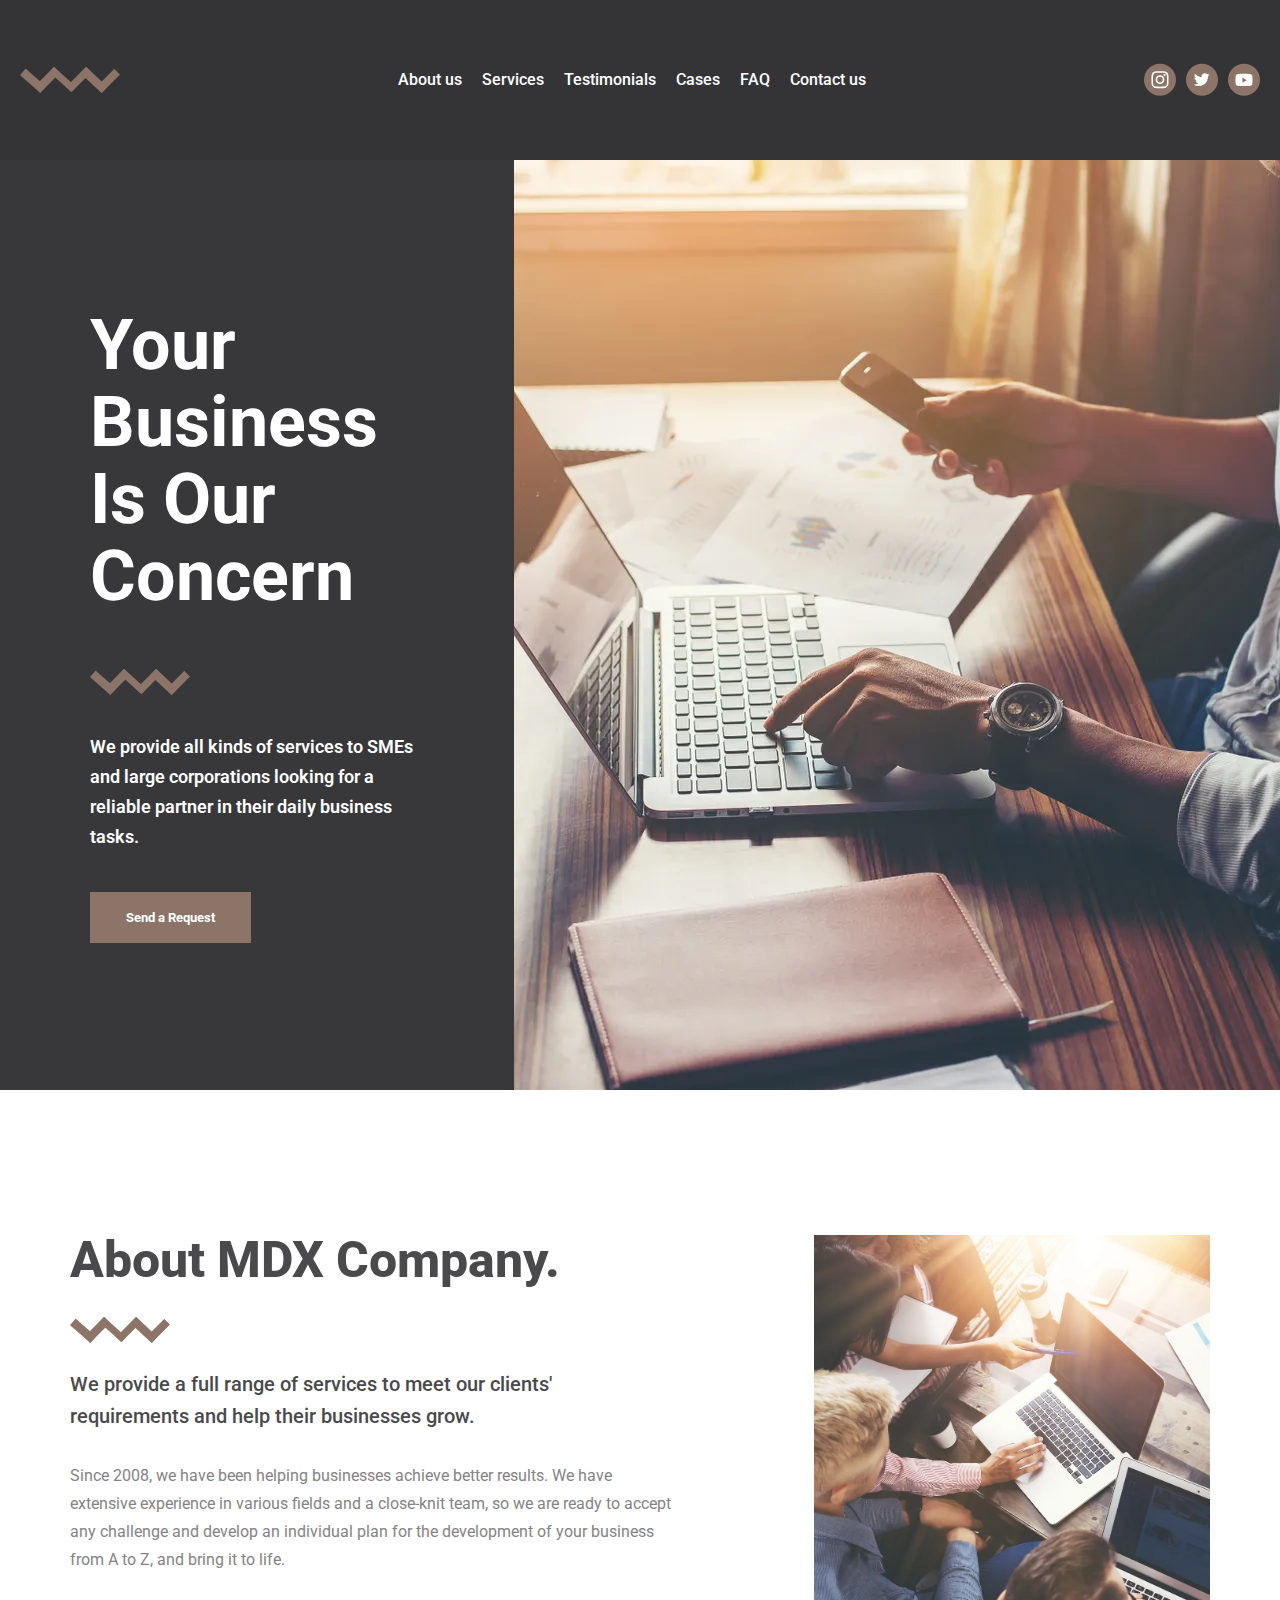
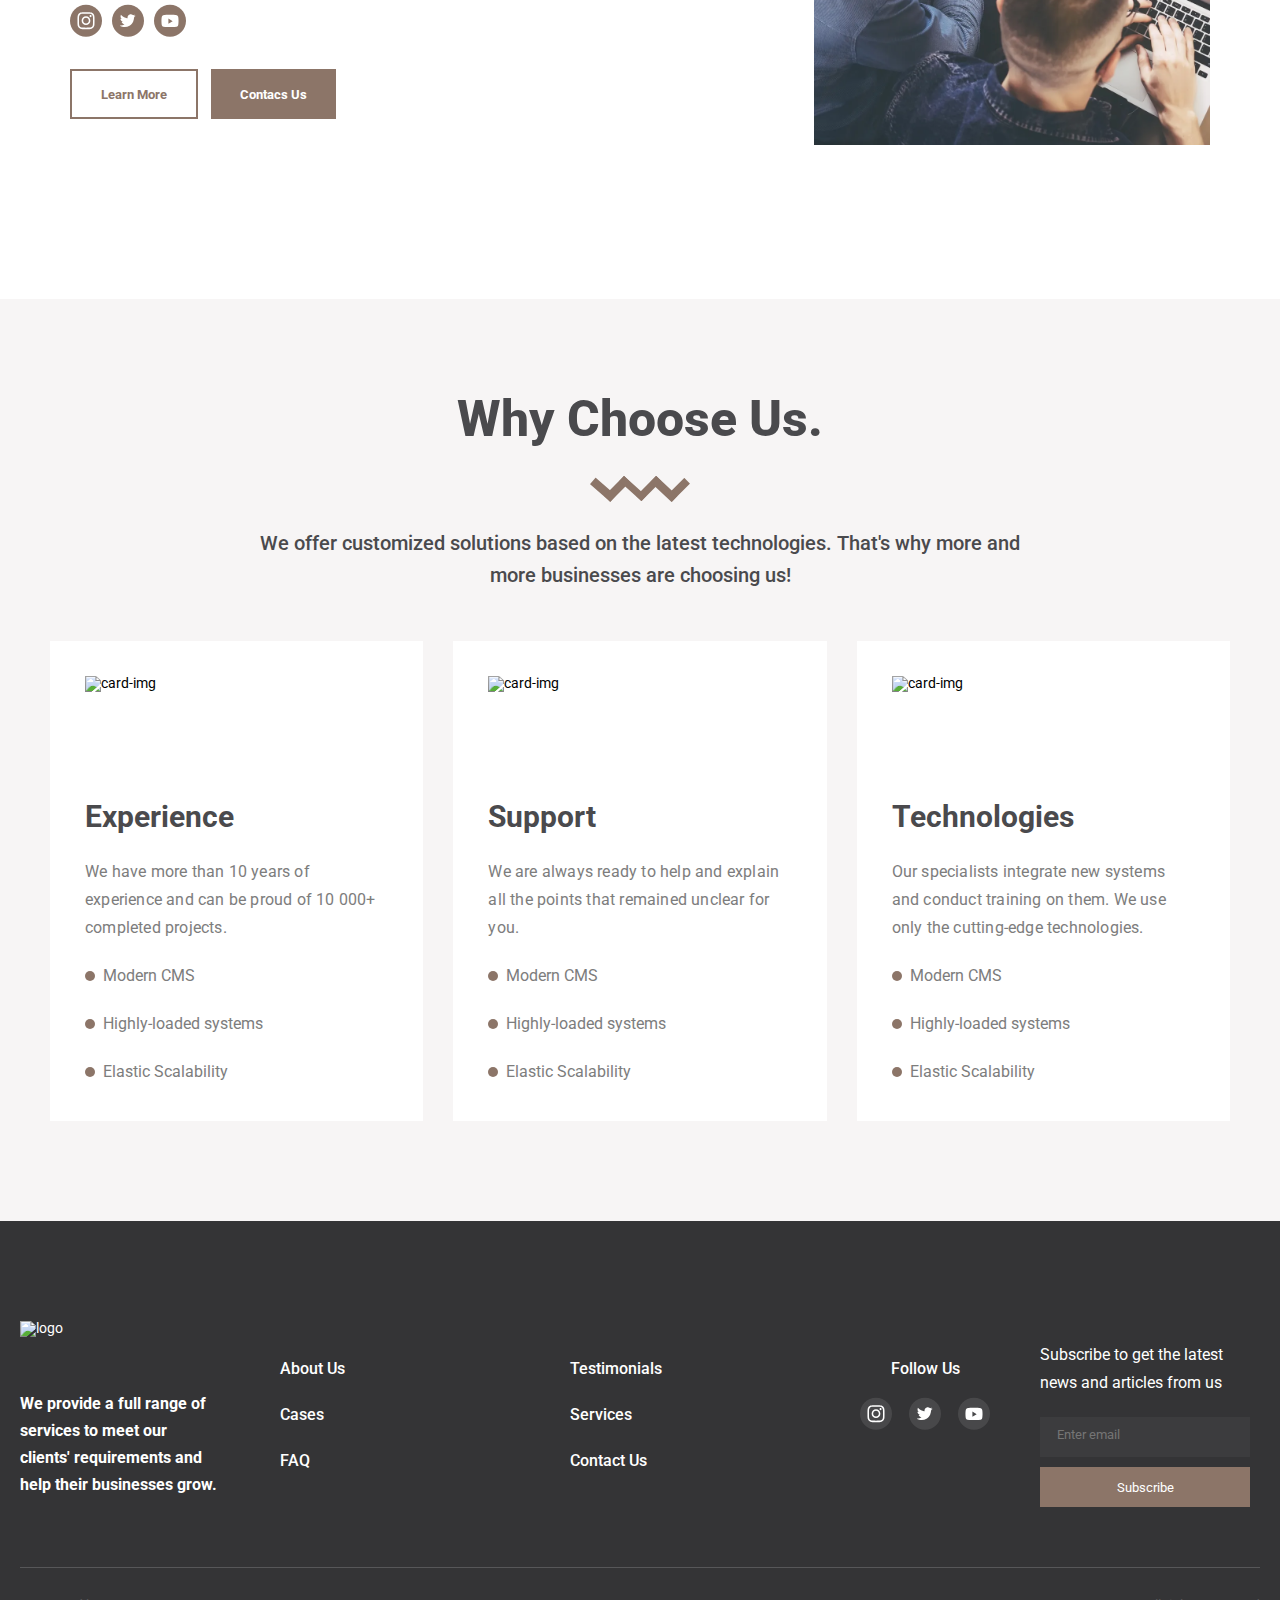
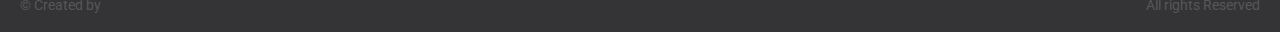
==== commit 62809dbc: "update ataptive" ====
--- a/index.html
+++ b/index.html
@@ -127,8 +127,8 @@
         <section class="preview">
           <div class="preview__text">
             <div>
-              <h2 class="preview__title">Your Business Is Our Concern</h2>
-              <h3 class="preview__subtitle">
+              <h2 class="preview__Title">Your Business Is Our Concern</h2>
+              <h3 class="preview__subTitle">
                 We provide all kinds of services to SMEs and large corporations
                 looking for a reliable partner in their daily business tasks.
               </h3>
@@ -141,8 +141,9 @@
             <img src="img/images/preview-img.webp" alt="background image" />
           </div>
         </section>
-        <div class="main__container">
-          <section class="aboutCompany">
+
+        <section class="aboutCompany">
+          <div class="aboutCompany__container">
             <div class="aboutCompany__body">
               <div class="aboutCompany__columnText">
                 <h2 class="aboutCompany__title">About MDX Company.</h2>
@@ -250,8 +251,70 @@
                 />
               </div>
             </div>
-          </section>
-        </div>
+          </div>
+        </section>
+        <section class="whyChoose">
+          <div class="whyChoose__container">
+            <div class="whyChoose__top">
+              <h2 class="whyChoose__title">Why Choose Us.</h2>
+              <h3 class="whyChoose__subtitle">
+                We offer customized solutions based on the latest technologies.
+                That's why more and <br />
+                more businesses are choosing us!
+              </h3>
+            </div>
+            <div class="whyChoose__cards cards">
+              <!--  -->
+              <div class="cards__card card">
+                <div class="cards__item card__image">
+                  <img src="img/card-tech.svg" alt="card-img" />
+                </div>
+                <div class="cards__item card__titl">Technologies</div>
+                <div class="cards__item card__text">
+                  Our specialists integrate new systems and conduct training on
+                  them. We use only the cutting-edge technologies.
+                </div>
+                <ul class="card__item card__list">
+                  <li>Modern CMS</li>
+                  <li>Highly-loaded systems</li>
+                  <li>Elastic Scalability</li>
+                </ul>
+              </div>
+              <div class="cards__card card">
+                <div class="cards__item card__image">
+                  <img src="img/card-support.svg" alt="card-img" />
+                </div>
+                <div class="cards__item card__titl">Support</div>
+                <div class="cards__item card__text">
+                  We are always ready to help and explain all the points that
+                  remained unclear for you.
+                </div>
+                <ul class="card__item card__list">
+                  <li>Modern CMS</li>
+                  <li>Highly-loaded systems</li>
+                  <li>Elastic Scalability</li>
+                </ul>
+              </div>
+              <div class="cards__card card">
+                <div class="cards__item card__image">
+                  <img src="img/card-exp.svg" alt="card-img" />
+                </div>
+                <div class="cards__item card__titl">Experience</div>
+                <div class="cards__item card__text">
+                  We have more than 10 years of experience and can be proud of
+                  10 000+ completed projects.
+                </div>
+                <ul class="card__item card__list">
+                  <li>Modern CMS</li>
+                  <li>Highly-loaded systems</li>
+                  <li>Elastic Scalability</li>
+                </ul>
+              </div>
+              <!--  -->
+            </div>
+          </div>
+        </section>
+        <section></section>
       </main>
 
       <footer class="footer"><div class="footer__container">
@@ -382,168 +445,3 @@
     </div>
   </body>
 </html>
-
-<!--todo
-        <section class="why">
-          <div class="_container">
-            <div class="why__top">
-              <h2 class="why__title title_">Why Choose Us.</h2>
-              <h3 class="why__subtitle subtitle_">
-                We offer customized solutions based on the latest technologies.
-                That's why more and more businesses are choosing us!
-              </h3>
-            </div>
-            <div class="why__cards">
-              <div class="card">
-                <div class="card__icon">
-                  <img src="" alt="icon" />
-                </div>
-                <div class="card__content">
-                  <h3 class="card__title">Experience</h3>
-                  <p class="card__paragraph">
-                    We have more than 10 years of experience and can be proud of
-                    10 000+ completed projects
-                  </p>
-                  <ul class="card__list">
-                    <li class="card__item">Different industries</li>
-                    <li class="card__item">Full-range services</li>
-                    <li class="card__item">Predicted results</li>
-                  </ul>
-                </div>
-              </div>
-              <div class="card">
-                <div class="card__icon">
-                  <img src="" alt="icon" />
-                </div>
-                <div class="card__content">
-                  <h3 class="card__title">Support</h3>
-                  <p class="card__paragraph">
-                    We are always ready to help and explain all the points that
-                    remained unclear for you.
-                  </p>
-                  <ul class="card__list">
-                    <li class="card__item">Initial consultations</li>
-                    <li class="card__item">24/7 online support</li>
-                    <li class="card__item">Knowledge base</li>
-                  </ul>
-                </div>
-              </div>
-              <div class="card">
-                <div class="card__icon">
-                  <img src="" alt="icon" />
-                </div>
-                <div class="card__content">
-                  <h3 class="card__title">Technologies</h3>
-                  <p class="card__paragraph">
-                    Our specialists integrate new systems and conduct training
-                    on them. We use only the cutting-edge technologies.
-                  </p>
-                  <ul class="card__list">
-                    <li class="card__item">Modern CMS</li>
-                    <li class="card__item">Highly-loaded systems</li>
-                    <li class="card__item">Elastic Scalability</li>
-                  </ul>
-                </div>
-              </div>
-            </div>
-          </div>
-        </section>
-
-        <section class="services">
-          <div class="_container">
-            <div class="services__body">
-              <div class="services__header">
-                <h2 class="services__title title_">Services.</h2>
-                <h3 class="services__subtitle subtitle_">
-                  We offer effective solutions that will simplify the work of
-                  your business, regardless of its size.
-                </h3>
-              </div>
-              <div class="services__content content">
-                <div class="content__row">
-                  <div class="item">
-                    <div class="item__column item__number">01</div>
-                    <div class="item__column item__nan">
-                      <article class="content__article">
-                        <h3 class="item__title">For startups and SMEs</h3>
-                        <p class="item__text">
-                          The first few years are especially important for every
-                          young company, since approximately 80% of new
-                          businesses are closed due to operational problems. We
-                          provide startups and SMEs with full support.
-                        </p>
-                      </article>
-                    </div>
-                  </div>
-                  <div class="item">
-                    <div class="item__column item__number">02</div>
-                    <div class="item__column item__nan">
-                      <article class="content__article">
-                        <h3 class="item__title">For corporations</h3>
-                        <p class="item__text">
-                          The larger the company, the more it needs process
-                          control. We will help to keep everything under control
-                          and automate processes. You can concentrate on
-                          operational management and develop your company.
-                        </p>
-                      </article>
-                    </div>
-                  </div>
-                </div>
-              </div>
-              <div class="services__button">
-                <button class="button_">Schedule a Meeting</button>
-              </div>
-            </div>
-          </div>
-        </section>
-
-        <section class="work">
-          <div class="_container">
-            <div class="work__body">
-              <h2 class="title_">How We Work.</h2>
-              <h3 class="subtitle_">
-                Starting a cooperation with us is very simple. The whole process
-                is as transparent as possible. Take these 3 steps to enjoy the
-                benefits of working with us!
-              </h3>
-              <ul class="work__list">
-                <li class="list__element">
-                  <div class="element__body">
-                    <h3 class="title_">Step 1. Contact us</h3>
-                    <h4 class="subtitle_">
-                      Tell our specialists about your company and the business
-                      goals you want to achieve.
-                    </h4>
-                  </div>
-                </li>
-                <li class="list__element">
-                  <div class="element__body">
-                    <h3 class="title_">Step 2. Approve our offer</h3>
-                    <h4 class="subtitle_">
-                      We will offer you an effective action plan. You can accept
-                      it or make amendments.
-                    </h4>
-                  </div>
-                </li>
-                <li class="list__element">
-                  <div class="element__body">
-                    <h3 class="title_">Step 3. Make the payment</h3>
-                    <h4 class="subtitle_">
-                      After the payment is made we start our work. All you need
-                      is to observe the results.
-                    </h4>
-                  </div>
-                </li>
-              </ul>
-            </div>
-          </div>
-        </section>
-
-        <section class="team">
-          <div class="_container">to do</div>
-        </section>
-
-        <section class="faq">
-          <div class="_container"></div>
-        </section> -->
--- a/css/style.min.css
+++ b/css/style.min.css
@@ -162,6 +162,27 @@
   color: #4a4a4d;
 }
 
+@media screen and (max-width: 1250px) {
+  [class*=__title] {
+    font-size: 40px;
+  }
+  [class*=__subtitle] {
+    font-size: 16px;
+  }
+}
+@media screen and (max-width: 1000px) {
+  [class*=__title] {
+    font-size: 40px;
+  }
+  [class*=__subtitle] {
+    font-size: 15px;
+  }
+}
+@media screen and (max-width: 900px) {
+  [class*=__subtitle] {
+    font-size: 13px;
+  }
+}
 .socials {
   display: flex;
 }
@@ -314,21 +335,23 @@
   width: 100%;
   height: 100%;
 }
-.preview__title {
+.preview__Title {
   font-size: 70px;
   line-height: 110%;
   font-weight: 700;
-  width: 14ch;
+  max-width: 14ch;
   color: inherit;
 }
-.preview__title::after {
+.preview__Title::after {
+  content: url(../../../img/someShit.svg);
+  display: block;
   margin: 30px 0 10px 0;
 }
-.preview__subtitle {
+.preview__subTitle {
   font-size: 18px;
   line-height: 166.6666666667%;
   font-weight: 600;
-  width: 45ch;
+  max-width: 45ch;
   color: inherit;
 }
 
@@ -336,10 +359,10 @@
   .preview__text {
     padding: 0 5%;
   }
-  .preview__title {
+  .preview__Title {
     font-size: 60px;
   }
-  .preview__subtitle {
+  .preview__subTitle {
     font-size: 16px;
   }
 }
@@ -348,7 +371,7 @@
     height: 800px;
     position: relative;
   }
-  .preview__title {
+  .preview__Title {
     font-size: 54px;
   }
   .preview__text {
@@ -364,15 +387,15 @@
   }
 }
 @media screen and (max-width: 500px) {
-  .preview__title {
+  .preview__Title {
     font-size: 40px;
   }
-  .preview__subtitle {
+  .preview__subTitle {
     font-size: 14px;
   }
 }
 .aboutCompany {
-  height: 750px;
+  min-height: 750px;
 }
 .aboutCompany__body {
   display: flex;
@@ -382,12 +405,13 @@
 .aboutCompany__columnText {
   padding-block: 100px;
   max-width: 630px;
+  margin-right: 20px;
 }
 .aboutCompany__columnText > *:not(:first-child) {
   margin: 0 0 30px 0;
 }
 .aboutCompany__subtitle {
-  width: 50ch;
+  max-width: 50ch;
 }
 .aboutCompany__text {
   color: #848484;
@@ -412,6 +436,7 @@
   width: 128px;
   height: 50px;
   padding: 0;
+  margin: 0 10px 10px 0;
 }
 
 #colorButton {
@@ -427,12 +452,6 @@
   .aboutCompany__body {
     padding: 20px 30px;
   }
-  .aboutCompany__title {
-    font-size: 40px;
-  }
-  .aboutCompany__subtitle {
-    font-size: 16px;
-  }
   .aboutCompany__text {
     font-size: 14px;
   }
@@ -444,12 +463,6 @@
   .aboutCompany__columnText {
     max-width: 400px;
   }
-  .aboutCompany__title {
-    font-size: 40px;
-  }
-  .aboutCompany__subtitle {
-    font-size: 15px;
-  }
   .aboutCompany__text {
     font-size: 14px;
   }
@@ -459,22 +472,16 @@
 }
 @media screen and (max-width: 900px) {
   .aboutCompany {
-    height: 650px;
+    min-height: 650px;
   }
   .aboutCompany__body {
     padding: 10px 20px;
   }
-  .aboutCompany__title {
-    font-size: 30px;
-  }
-  .aboutCompany__subtitle {
-    font-size: 13px;
-  }
   .aboutCompany__text {
     font-size: 12px;
   }
   .aboutCompany__image img {
-    height: 75%;
+    height: 70%;
   }
   #whiteButton {
     width: 100px;
@@ -485,7 +492,7 @@
 }
 @media screen and (max-width: 720px) {
   .aboutCompany {
-    height: 550px;
+    min-height: 550px;
   }
   .aboutCompany__body {
     display: flex;
@@ -496,6 +503,120 @@
   }
   .socials {
     display: none;
+  }
+}
+@media screen and (max-width: 350px) {
+  #whiteButton {
+    width: 100%;
+  }
+  #colorButton {
+    width: 100%;
+  }
+}
+.whyChoose {
+  background: #f7f5f5;
+  padding: 90px 0 100px 0;
+}
+.whyChoose__top {
+  text-align: center;
+  margin: 0 0 50px 0;
+}
+
+.cards {
+  display: grid;
+  gap: 30px;
+  padding-inline: 30px;
+  grid-template-columns: repeat(3, 1fr);
+  grid-template-rows: 480px;
+  grid-template-areas: "second-col third-col first-col";
+}
+
+.card {
+  display: grid;
+  gap: 20px;
+  grid-template-columns: 1fr;
+  grid-template-rows: repeat(4, 1fr);
+  padding: 35px;
+  background: #FFF;
+}
+.card__titl {
+  font-size: 30px;
+  line-height: 140%;
+  color: #4a4a4d;
+  font-weight: 700;
+}
+.card__text {
+  font-size: 16px;
+  line-height: 175%;
+  font-weight: 400;
+  letter-spacing: 0.2px;
+  color: #7d7d7d;
+}
+.card__list li {
+  color: #7d7d7d;
+  font-size: 16px;
+  line-height: 175%;
+  font-weight: 400;
+}
+.card__list li:not(:last-child) {
+  margin: 0 0 20px 0;
+}
+.card__list li::before {
+  content: "";
+  display: inline-block;
+  height: 10px;
+  width: 10px;
+  border-radius: 50%;
+  background: #8c7568;
+  margin-right: 8px;
+}
+.card__image {
+  height: 100px;
+  width: 100px;
+  position: relative;
+}
+.card__image img {
+  position: absolute;
+  top: 0;
+  left: 0;
+  width: 100%;
+  height: 100%;
+  object-fit: cover;
+}
+.card:nth-child(1) {
+  grid-area: first-col;
+}
+.card:nth-child(2) {
+  grid-area: second-col;
+}
+.card:nth-child(2) {
+  grid-area: third-col;
+}
+
+@media screen and (max-width: 1250px) {
+  .cards {
+    grid-template-columns: repeat(2, minmax(370px, 1fr));
+    grid-template-rows: repeat(2, 480px);
+    grid-template-areas: "second-col third-col " " first-col first-col";
+  }
+  .card__titl {
+    font-size: 25px;
+  }
+  .card__text {
+    font-size: 14px;
+  }
+  .card__list li {
+    font-size: 14px;
+  }
+}
+@media screen and (max-width: 850px) {
+  .cards {
+    grid-template-columns: repeat(1, 1fr);
+    grid-template-rows: repeat(3, minmax(480px, 540px));
+    grid-template-areas: "second-col" "third-col" "first-col";
+  }
+  .card__text {
+    max-width: 300px;
   }
 }
 .footer {
@@ -578,71 +699,4 @@
   height: 40px;
   background: #8c7568;
   color: #fff;
-}
-
-.card {
-  height: 500px;
-  flex: 0 1 30%;
-  background: #fff;
-  display: flex;
-  flex-direction: column;
-  padding: 50px 30px;
-}
-.card__icon {
-  width: 100px;
-  height: 100px;
-}
-.card__icon img {
-  width: 100%;
-  height: 100%;
-}
-.card .card__title {
-  font-weight: 700;
-  font-size: 30px;
-  line-height: 140%;
-  color: #4a4a4d;
-}
-.card .card__paragraph {
-  color: #898989;
-  font-size: 16px;
-  line-height: 175%;
-}
-.card .card__list {
-  display: flex;
-  flex: 1;
-  flex-direction: column;
-  justify-content: space-between;
-  color: #7d7d7d;
-}
-.card .card__item::before {
-  content: "";
-  display: inline-block;
-  position: relative;
-  margin: 0 5px 0 0;
-  bottom: 3px;
-  height: 5px;
-  width: 5px;
-  border-radius: 100%;
-  background: #8c7568;
-}
-.card .card__content {
-  display: flex;
-  flex: 1 0 auto;
-  flex-direction: column;
-}
-.card .card__content > :not(:last-child) {
-  margin: 0 0 30px 0;
-}
-.card .card__image {
-  height: 130px;
-  display: flex;
-  justify-content: center;
-  align-items: center;
-}
-.card .card__image img {
-  background: #6f5237;
-  width: 130px;
-  height: 130px;
-  border-radius: 100%;
-  text-align: center;
 }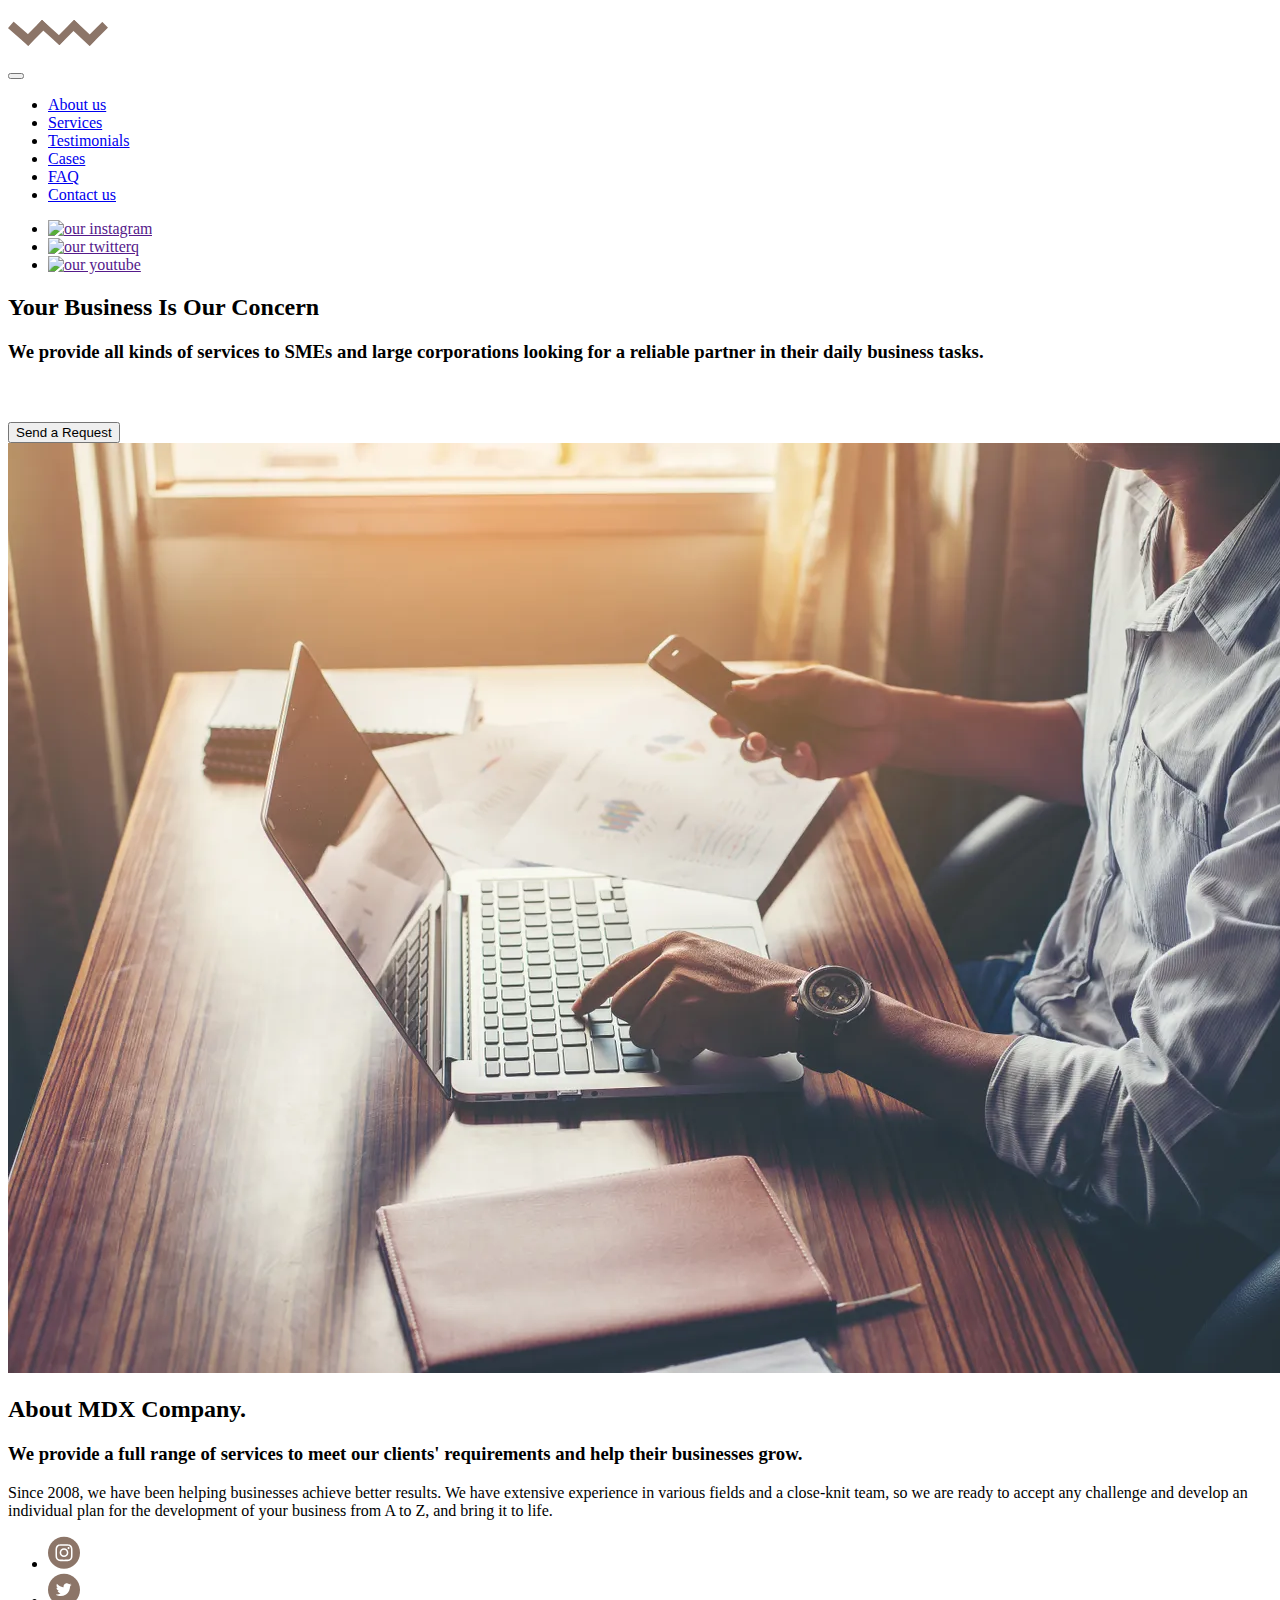
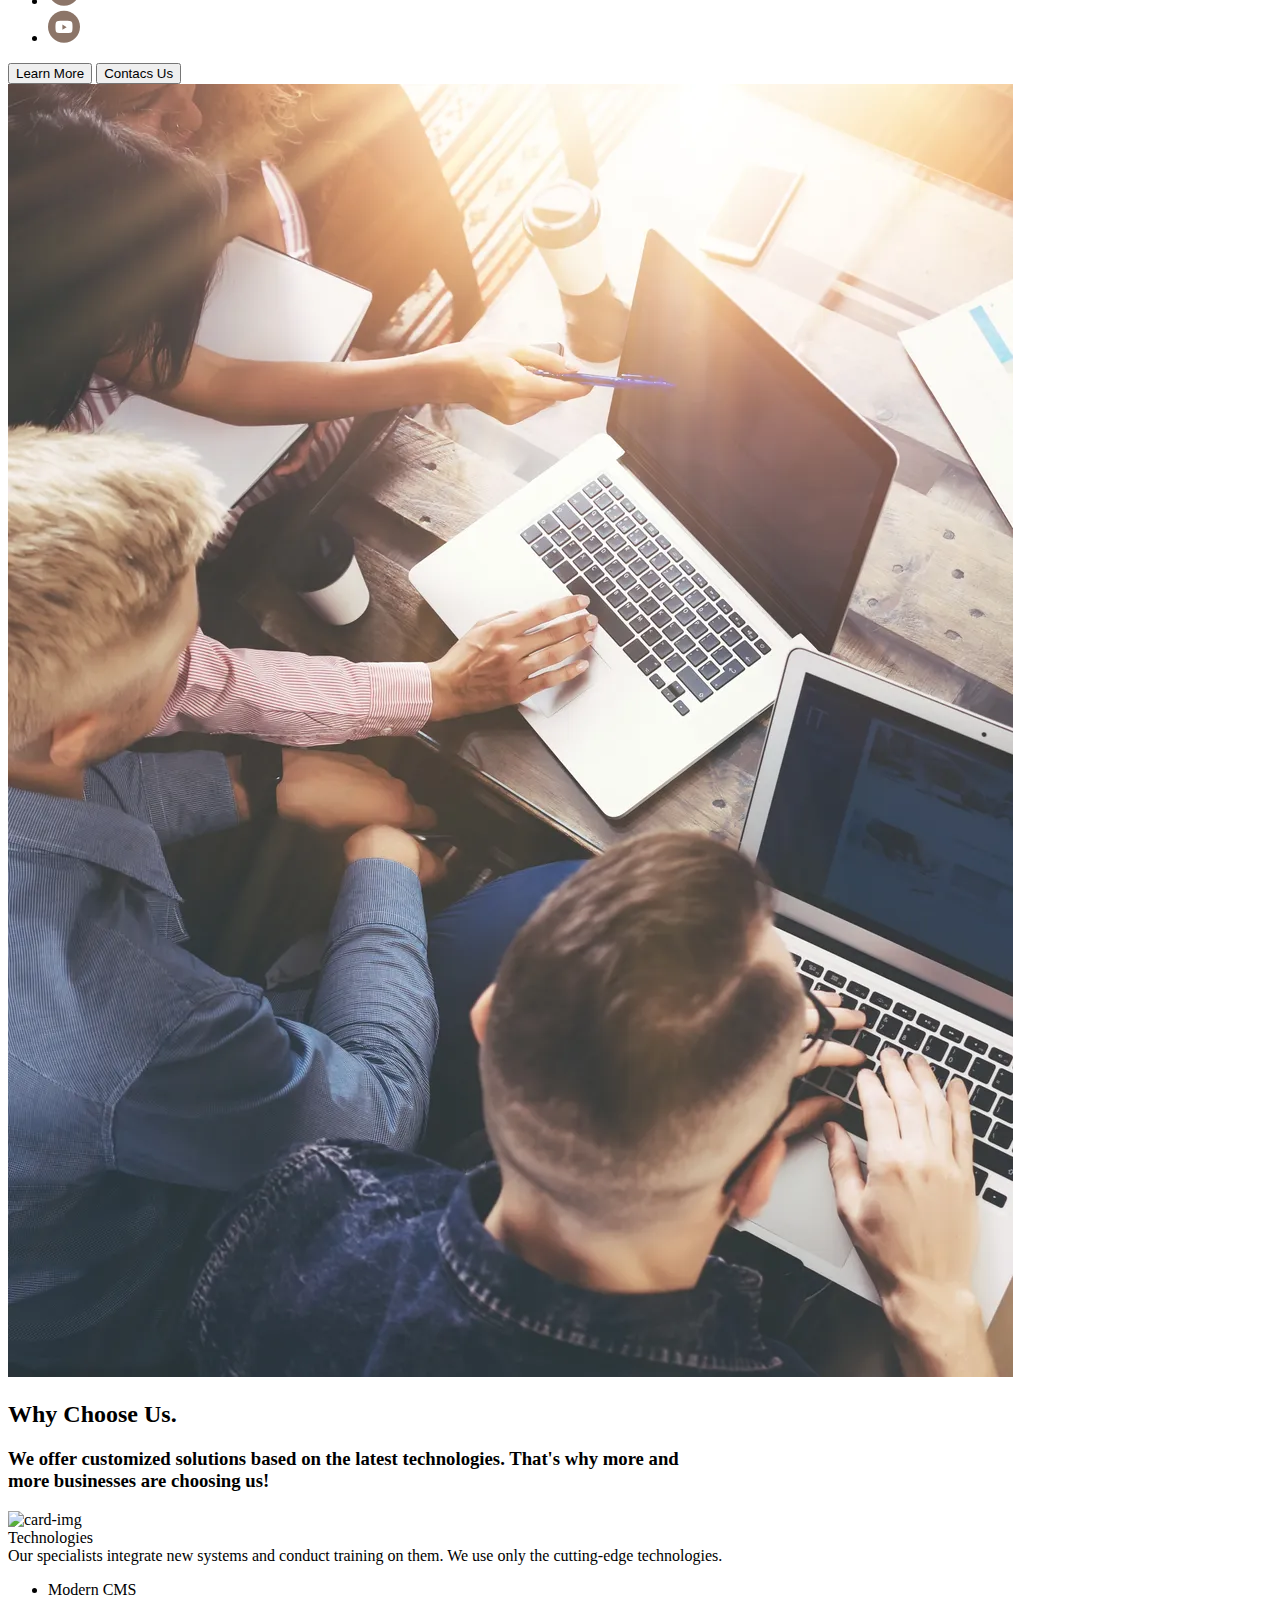
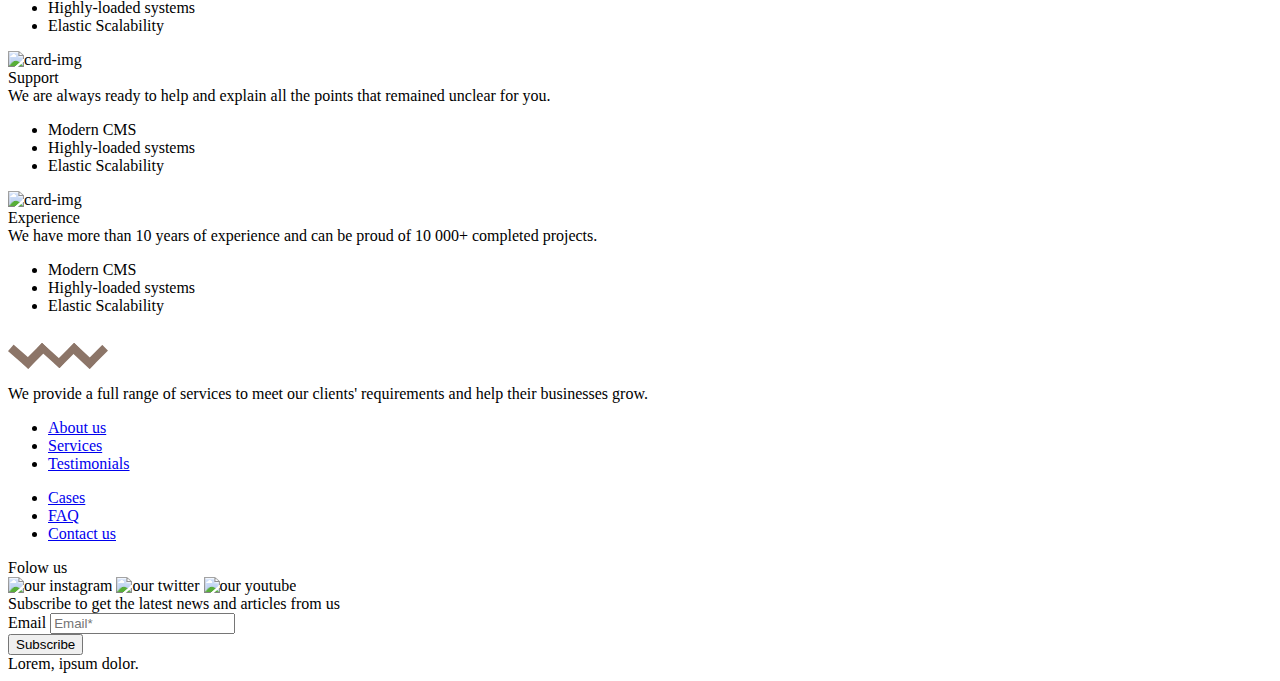
==== commit b64e6a35: "test comit" ====
--- a/index.html
+++ b/index.html
@@ -1,128 +1,67 @@
 <!DOCTYPE html>
 <html lang="en">
   <head>
-  <head>
-    <meta charset="UTF-8" />
-    <meta name="viewport" content="width=device-width, initial-scale=1.0" />
-    <title>PrimeBud</title>
-    <link rel="stylesheet" href="css/style.min.css" />
-    <script defer src="js/app.min.js"></script>
+    <head>
+      <meta charset="UTF-8" />
+      <meta name="viewport" content="width=device-width, initial-scale=1.0" />
+      <title>Testimonials</title>
+      <link rel="stylesheet" href="css/style.min.css" />
+      <script defer src="js/app.min.js"></script>
+    </head>
   </head>
-</head>
 
   <body>
     <div class="wrapper">
-      <header class="header"><div class="header__container">
-  <div class="header__body">
-    <div class="header__logo">
-      <img src="img/someShit.svg" alt="logo" />
-    </div>
+      <header class="header">
+        <div class="header__container">
+          <div class="header__body">
+            <div class="header__logo">
+              <img src="img/someShit.svg" alt="logo" />
+            </div>
 
-    <button class="burger__menu">
-      <span></span><span></span><span></span>
-    </button>
-    <nav class="header__navigation navigation">
-      <ul class="navigation__links">
-        <li class="navigation__item">
-          <a href="#" class="navigation__link">About us</a>
-        </li>
-        <li class="navigation__item">
-          <a href="#" class="navigation__link">Services</a>
-        </li>
-        <li class="navigation__item">
-          <a href="#" class="navigation__link">Testimonials</a>
-        </li>
-        <li class="navigation__item">
-          <a href="#" class="navigation__link">Cases</a>
-        </li>
-        <li class="navigation__item">
-          <a href="#" class="navigation__link">FAQ</a>
-        </li>
-        <li class="navigation__item">
-          <a href="#" class="navigation__link">Contact us</a>
-        </li>
-      </ul>
-      <ul class="socials">
-        <li>
-          <a href=""
-            ><svg
-              width="32"
-              height="33"
-              viewBox="0 0 32 33"
-              fill="none"
-              xmlns="http://www.w3.org/2000/svg"
-            >
-              <path
-                opacity="1"
-                fill-rule="evenodd"
-                clip-rule="evenodd"
-                d="M0 16.6718C0 7.8352 7.16344 0.671753 16 0.671753C24.8366 0.671753 32 7.8352 32 16.6718C32 25.5083 24.8366 32.6718 16 32.6718C7.16344 32.6718 0 25.5083 0 16.6718Z"
-                fill="#8c7568"
-              />
-              <path
-                fill-rule="evenodd"
-                clip-rule="evenodd"
-                d="M16.0008 8.13843C13.6833 8.13843 13.3924 8.14856 12.4822 8.18998C11.5737 8.23158 10.9536 8.37541 10.4111 8.58643C9.84981 8.80439 9.37372 9.09595 8.8994 9.57044C8.42473 10.0448 8.13317 10.5209 7.9145 11.0819C7.70294 11.6247 7.55894 12.245 7.51805 13.1531C7.47734 14.0633 7.46667 14.3543 7.46667 16.6718C7.46667 18.9894 7.47699 19.2793 7.51823 20.1896C7.56001 21.098 7.70383 21.7181 7.91468 22.2607C8.13282 22.822 8.42437 23.2981 8.89887 23.7724C9.37301 24.247 9.8491 24.5393 10.41 24.7573C10.9529 24.9683 11.5732 25.1121 12.4815 25.1537C13.3917 25.1951 13.6824 25.2053 15.9997 25.2053C18.3175 25.2053 18.6074 25.1951 19.5176 25.1537C20.4261 25.1121 21.0469 24.9683 21.5898 24.7573C22.1509 24.5393 22.6263 24.247 23.1004 23.7724C23.5751 23.2981 23.8667 22.822 24.0853 22.2609C24.2951 21.7181 24.4391 21.0979 24.4818 20.1898C24.5227 19.2795 24.5333 18.9894 24.5333 16.6718C24.5333 14.3543 24.5227 14.0635 24.4818 13.1532C24.4391 12.2448 24.2951 11.6247 24.0853 11.0821C23.8667 10.5209 23.5751 10.0448 23.1004 9.57044C22.6258 9.09577 22.1511 8.80421 21.5893 8.58643C21.0453 8.37541 20.4249 8.23158 19.5164 8.18998C18.6062 8.14856 18.3164 8.13843 15.9981 8.13843H16.0008ZM15.2353 9.6762C15.4625 9.67584 15.716 9.6762 16.0008 9.6762C18.2792 9.6762 18.5492 9.68438 19.449 9.72526C20.281 9.76331 20.7326 9.90233 21.0334 10.0191C21.4316 10.1738 21.7155 10.3587 22.014 10.6574C22.3127 10.956 22.4976 11.2405 22.6526 11.6387C22.7694 11.9392 22.9086 12.3907 22.9464 13.2227C22.9873 14.1223 22.9962 14.3925 22.9962 16.6699C22.9962 18.9472 22.9873 19.2175 22.9464 20.117C22.9084 20.949 22.7694 21.4006 22.6526 21.701C22.4979 22.0993 22.3127 22.3828 22.014 22.6813C21.7153 22.98 21.4318 23.1649 21.0334 23.3195C20.7329 23.4369 20.281 23.5755 19.449 23.6136C18.5494 23.6545 18.2792 23.6634 16.0008 23.6634C13.7222 23.6634 13.4521 23.6545 12.5526 23.6136C11.7205 23.5752 11.269 23.4362 10.968 23.3194C10.5698 23.1647 10.2853 22.9798 9.98666 22.6811C9.68799 22.3825 9.5031 22.0987 9.34808 21.7003C9.23128 21.3999 9.09208 20.9483 9.05421 20.1163C9.01332 19.2167 9.00514 18.9465 9.00514 16.6677C9.00514 14.389 9.01332 14.1202 9.05421 13.2206C9.09226 12.3886 9.23128 11.937 9.34808 11.6362C9.50275 11.238 9.68799 10.9535 9.98666 10.6549C10.2853 10.3562 10.5698 10.1713 10.968 10.0163C11.2688 9.89896 11.7205 9.76029 12.5526 9.72206C13.3398 9.68651 13.6448 9.67584 15.2353 9.67406V9.6762ZM20.5558 11.0931C19.9905 11.0931 19.5318 11.5512 19.5318 12.1168C19.5318 12.6821 19.9905 13.1408 20.5558 13.1408C21.1212 13.1408 21.5799 12.6821 21.5799 12.1168C21.5799 11.5514 21.1212 11.0931 20.5558 11.0931ZM16.0008 12.2896C13.5807 12.2896 11.6186 14.2517 11.6186 16.6718C11.6186 19.0919 13.5807 21.0532 16.0008 21.0532C18.4209 21.0532 20.3824 19.0919 20.3824 16.6718C20.3824 14.2517 18.4209 12.2896 16.0008 12.2896ZM16.0008 13.8274C17.5717 13.8274 18.8453 15.1008 18.8453 16.6718C18.8453 18.2427 17.5717 19.5163 16.0008 19.5163C14.4298 19.5163 13.1563 18.2427 13.1563 16.6718C13.1563 15.1008 14.4298 13.8274 16.0008 13.8274Z"
-                fill="white"
-              />
-            </svg>
-          </a>
-        </li>
-        <li>
-          <a href="">
-            <svg
-              width="32"
-              height="33"
-              viewBox="0 0 32 33"
-              fill="none"
-              xmlns="http://www.w3.org/2000/svg"
-            >
-              <path
-                opacity="1"
-                fill-rule="evenodd"
-                clip-rule="evenodd"
-                d="M0 16.6718C0 7.8352 7.16344 0.671753 16 0.671753C24.8366 0.671753 32 7.8352 32 16.6718C32 25.5083 24.8366 32.6718 16 32.6718C7.16344 32.6718 0 25.5083 0 16.6718Z"
-                fill="#8c7568"
-              />
-              <path
-                fill-rule="evenodd"
-                clip-rule="evenodd"
-                d="M15.5208 13.6767L15.5544 14.2304L14.9948 14.1626C12.9579 13.9027 11.1784 13.0214 9.66756 11.5413L8.92891 10.8069L8.73865 11.3492C8.33575 12.5582 8.59316 13.8349 9.43253 14.6936C9.8802 15.1682 9.77948 15.2359 9.00725 14.9535C8.73865 14.8631 8.50363 14.7953 8.48124 14.8292C8.4029 14.9083 8.6715 15.9365 8.88414 16.3432C9.17513 16.9082 9.76828 17.4618 10.4174 17.7895L10.9658 18.0493L10.3167 18.0606C9.68994 18.0606 9.66756 18.0719 9.73471 18.3092C9.95854 19.0436 10.8427 19.8232 11.8276 20.1622L12.5214 20.3995L11.9171 20.761C11.0218 21.2808 9.96973 21.5745 8.91772 21.5971C8.41409 21.6084 8 21.6536 8 21.6875C8 21.8005 9.36538 22.4332 10.16 22.6818C12.5438 23.4162 15.3753 23.0998 17.5017 21.8457C19.0126 20.9531 20.5235 19.1792 21.2286 17.4618C21.6091 16.5466 21.9896 14.8744 21.9896 14.0722C21.9896 13.5524 22.0232 13.4847 22.6499 12.8632C23.0192 12.5017 23.3662 12.1062 23.4333 11.9932C23.5452 11.7785 23.534 11.7785 22.9633 11.9706C22.012 12.3096 21.8777 12.2644 22.3477 11.756C22.6947 11.3944 23.1088 10.7391 23.1088 10.547C23.1088 10.5131 22.9409 10.5696 22.7506 10.6713C22.5492 10.7843 22.1015 10.9537 21.7658 11.0554L21.1614 11.2475L20.613 10.8747C20.3108 10.6713 19.8856 10.4453 19.6617 10.3775C19.0909 10.2193 18.218 10.2419 17.7032 10.4227C16.3042 10.9311 15.4201 12.2418 15.5208 13.6767Z"
-                fill="white"
-              />
-            </svg>
-          </a>
-        </li>
-        <li>
-          <a href="">
-            <svg
-              width="32"
-              height="33"
-              viewBox="0 0 32 33"
-              fill="none"
-              xmlns="http://www.w3.org/2000/svg"
-            >
-              <path
-                opacity="1"
-                fill-rule="evenodd"
-                clip-rule="evenodd"
-                d="M0 16.6718C0 7.8352 7.16344 0.671753 16 0.671753C24.8366 0.671753 32 7.8352 32 16.6718C32 25.5083 24.8366 32.6718 16 32.6718C7.16344 32.6718 0 25.5083 0 16.6718Z"
-                fill="#8c7568"
-              />
-              <path
-                fill-rule="evenodd"
-                clip-rule="evenodd"
-                d="M22.6677 11.1714C23.4021 11.3729 23.9804 11.9667 24.1767 12.7207C24.5333 14.0872 24.5333 16.9385 24.5333 16.9385C24.5333 16.9385 24.5333 19.7897 24.1767 21.1564C23.9804 21.9104 23.4021 22.5041 22.6677 22.7057C21.3369 23.0718 16 23.0718 16 23.0718C16 23.0718 10.6631 23.0718 9.33218 22.7057C8.59783 22.5041 8.0195 21.9104 7.82323 21.1564C7.46667 19.7897 7.46667 16.9385 7.46667 16.9385C7.46667 16.9385 7.46667 14.0872 7.82323 12.7207C8.0195 11.9667 8.59783 11.3729 9.33218 11.1714C10.6631 10.8052 16 10.8052 16 10.8052C16 10.8052 21.3369 10.8052 22.6677 11.1714ZM14.4 14.5385V19.8718L18.6667 17.2052L14.4 14.5385Z"
-                fill="white"
-              />
-            </svg>
-          </a>
-        </li>
-      </ul>
-    </nav>
-  </div>
-</div>
-</header>
+            <button class="burger__menu">
+              <span></span><span></span><span></span>
+            </button>
+            <nav class="header__navigation navigation">
+              <ul class="navigation__links">
+                <li class="navigation__item">
+                  <a href="#" class="navigation__link">About us</a>
+                </li>
+                <li class="navigation__item">
+                  <a href="#" class="navigation__link">Services</a>
+                </li>
+                <li class="navigation__item">
+                  <a href="#" class="navigation__link">Testimonials</a>
+                </li>
+                <li class="navigation__item">
+                  <a href="#" class="navigation__link">Cases</a>
+                </li>
+                <li class="navigation__item">
+                  <a href="#" class="navigation__link">FAQ</a>
+                </li>
+                <li class="navigation__item">
+                  <a href="#" class="navigation__link">Contact us</a>
+                </li>
+              </ul>
+              <ul class="socials">
+                <li>
+                  <a href=""><img src="img/insta.svg" alt="our instagram" /></a>
+                </li>
+                <li>
+                  <a href="">
+                    <img src="img/twitter.svg" alt="our twitterq" />
+                  </a>
+                </li>
+                <li>
+                  <a href="">
+                    <img src="img/youtube.svg" alt="our youtube" />
+                  </a>
+                </li>
+              </ul>
+            </nav>
+          </div>
+        </div>
+      </header>
       <main class="main">
         <section class="preview">
           <div class="preview__text">
@@ -314,134 +253,74 @@
             </div>
           </div>
         </section>
-        <section></section>
+        <section class="howWork">
+          <div class="howWork__container"></div>
+        </section>
       </main>
 
-      <footer class="footer"><div class="footer__container">
-  <div class="footer__top">
-    <div class="footer__row">
-      <div class="footer__logo">
-        <img src="" alt="logo" />
-      </div>
-      <div class="footer__text">
-        We provide a full range of services to meet our clients' requirements
-        and help their businesses grow.
-      </div>
-    </div>
-    <div class="footer__row links">
-      <div class="links__column">
-        <ul>
-          <li><a class="navigation__link" href="#">About Us</a></li>
-          <li><a class="navigation__link" href="#">Cases</a></li>
-          <li><a class="navigation__link" href="#">FAQ</a></li>
-        </ul>
-      </div>
-      <div class="links__column">
-        <ul>
-          <li><a class="navigation__link" href="#">Testimonials</a></li>
-          <li><a class="navigation__link" href="#">Services</a></li>
-          <li><a class="navigation__link" href="#">Contact Us</a></li>
-        </ul>
-      </div>
-      <div class="links__column">
-        <div>Follow Us</div>
-        <ul class="socials" style="justify-content: space-between">
-          <li>
-            <a href=""
-              ><svg
-                width="32"
-                height="33"
-                viewBox="0 0 32 33"
-                fill="none"
-                xmlns="http://www.w3.org/2000/svg"
-              >
-                <path
-                  opacity="0.1"
-                  fill-rule="evenodd"
-                  clip-rule="evenodd"
-                  d="M0 16.6718C0 7.8352 7.16344 0.671753 16 0.671753C24.8366 0.671753 32 7.8352 32 16.6718C32 25.5083 24.8366 32.6718 16 32.6718C7.16344 32.6718 0 25.5083 0 16.6718Z"
-                  fill="white"
-                />
-                <path
-                  fill-rule="evenodd"
-                  clip-rule="evenodd"
-                  d="M16.0008 8.13843C13.6833 8.13843 13.3924 8.14856 12.4822 8.18998C11.5737 8.23158 10.9536 8.37541 10.4111 8.58643C9.84981 8.80439 9.37372 9.09595 8.8994 9.57044C8.42473 10.0448 8.13317 10.5209 7.9145 11.0819C7.70294 11.6247 7.55894 12.245 7.51805 13.1531C7.47734 14.0633 7.46667 14.3543 7.46667 16.6718C7.46667 18.9894 7.47699 19.2793 7.51823 20.1896C7.56001 21.098 7.70383 21.7181 7.91468 22.2607C8.13282 22.822 8.42437 23.2981 8.89887 23.7724C9.37301 24.247 9.8491 24.5393 10.41 24.7573C10.9529 24.9683 11.5732 25.1121 12.4815 25.1537C13.3917 25.1951 13.6824 25.2053 15.9997 25.2053C18.3175 25.2053 18.6074 25.1951 19.5176 25.1537C20.4261 25.1121 21.0469 24.9683 21.5898 24.7573C22.1509 24.5393 22.6263 24.247 23.1004 23.7724C23.5751 23.2981 23.8667 22.822 24.0853 22.2609C24.2951 21.7181 24.4391 21.0979 24.4818 20.1898C24.5227 19.2795 24.5333 18.9894 24.5333 16.6718C24.5333 14.3543 24.5227 14.0635 24.4818 13.1532C24.4391 12.2448 24.2951 11.6247 24.0853 11.0821C23.8667 10.5209 23.5751 10.0448 23.1004 9.57044C22.6258 9.09577 22.1511 8.80421 21.5893 8.58643C21.0453 8.37541 20.4249 8.23158 19.5164 8.18998C18.6062 8.14856 18.3164 8.13843 15.9981 8.13843H16.0008ZM15.2353 9.6762C15.4625 9.67584 15.716 9.6762 16.0008 9.6762C18.2792 9.6762 18.5492 9.68438 19.449 9.72526C20.281 9.76331 20.7326 9.90233 21.0334 10.0191C21.4316 10.1738 21.7155 10.3587 22.014 10.6574C22.3127 10.956 22.4976 11.2405 22.6526 11.6387C22.7694 11.9392 22.9086 12.3907 22.9464 13.2227C22.9873 14.1223 22.9962 14.3925 22.9962 16.6699C22.9962 18.9472 22.9873 19.2175 22.9464 20.117C22.9084 20.949 22.7694 21.4006 22.6526 21.701C22.4979 22.0993 22.3127 22.3828 22.014 22.6813C21.7153 22.98 21.4318 23.1649 21.0334 23.3195C20.7329 23.4369 20.281 23.5755 19.449 23.6136C18.5494 23.6545 18.2792 23.6634 16.0008 23.6634C13.7222 23.6634 13.4521 23.6545 12.5526 23.6136C11.7205 23.5752 11.269 23.4362 10.968 23.3194C10.5698 23.1647 10.2853 22.9798 9.98666 22.6811C9.68799 22.3825 9.5031 22.0987 9.34808 21.7003C9.23128 21.3999 9.09208 20.9483 9.05421 20.1163C9.01332 19.2167 9.00514 18.9465 9.00514 16.6677C9.00514 14.389 9.01332 14.1202 9.05421 13.2206C9.09226 12.3886 9.23128 11.937 9.34808 11.6362C9.50275 11.238 9.68799 10.9535 9.98666 10.6549C10.2853 10.3562 10.5698 10.1713 10.968 10.0163C11.2688 9.89896 11.7205 9.76029 12.5526 9.72206C13.3398 9.68651 13.6448 9.67584 15.2353 9.67406V9.6762ZM20.5558 11.0931C19.9905 11.0931 19.5318 11.5512 19.5318 12.1168C19.5318 12.6821 19.9905 13.1408 20.5558 13.1408C21.1212 13.1408 21.5799 12.6821 21.5799 12.1168C21.5799 11.5514 21.1212 11.0931 20.5558 11.0931ZM16.0008 12.2896C13.5807 12.2896 11.6186 14.2517 11.6186 16.6718C11.6186 19.0919 13.5807 21.0532 16.0008 21.0532C18.4209 21.0532 20.3824 19.0919 20.3824 16.6718C20.3824 14.2517 18.4209 12.2896 16.0008 12.2896ZM16.0008 13.8274C17.5717 13.8274 18.8453 15.1008 18.8453 16.6718C18.8453 18.2427 17.5717 19.5163 16.0008 19.5163C14.4298 19.5163 13.1563 18.2427 13.1563 16.6718C13.1563 15.1008 14.4298 13.8274 16.0008 13.8274Z"
-                  fill="currentColor"
-                />
-              </svg>
-            </a>
-          </li>
-          <li>
-            <a href="">
-              <svg
-                width="32"
-                height="33"
-                viewBox="0 0 32 33"
-                fill="none"
-                xmlns="http://www.w3.org/2000/svg"
-              >
-                <path
-                  opacity="0.1"
-                  fill-rule="evenodd"
-                  clip-rule="evenodd"
-                  d="M0 16.6718C0 7.8352 7.16344 0.671753 16 0.671753C24.8366 0.671753 32 7.8352 32 16.6718C32 25.5083 24.8366 32.6718 16 32.6718C7.16344 32.6718 0 25.5083 0 16.6718Z"
-                  fill="white"
-                />
-                <path
-                  fill-rule="evenodd"
-                  clip-rule="evenodd"
-                  d="M15.5208 13.6767L15.5544 14.2304L14.9948 14.1626C12.9579 13.9027 11.1784 13.0214 9.66756 11.5413L8.92891 10.8069L8.73865 11.3492C8.33575 12.5582 8.59316 13.8349 9.43253 14.6936C9.8802 15.1682 9.77948 15.2359 9.00725 14.9535C8.73865 14.8631 8.50363 14.7953 8.48124 14.8292C8.4029 14.9083 8.6715 15.9365 8.88414 16.3432C9.17513 16.9082 9.76828 17.4618 10.4174 17.7895L10.9658 18.0493L10.3167 18.0606C9.68994 18.0606 9.66756 18.0719 9.73471 18.3092C9.95854 19.0436 10.8427 19.8232 11.8276 20.1622L12.5214 20.3995L11.9171 20.761C11.0218 21.2808 9.96973 21.5745 8.91772 21.5971C8.41409 21.6084 8 21.6536 8 21.6875C8 21.8005 9.36538 22.4332 10.16 22.6818C12.5438 23.4162 15.3753 23.0998 17.5017 21.8457C19.0126 20.9531 20.5235 19.1792 21.2286 17.4618C21.6091 16.5466 21.9896 14.8744 21.9896 14.0722C21.9896 13.5524 22.0232 13.4847 22.6499 12.8632C23.0192 12.5017 23.3662 12.1062 23.4333 11.9932C23.5452 11.7785 23.534 11.7785 22.9633 11.9706C22.012 12.3096 21.8777 12.2644 22.3477 11.756C22.6947 11.3944 23.1088 10.7391 23.1088 10.547C23.1088 10.5131 22.9409 10.5696 22.7506 10.6713C22.5492 10.7843 22.1015 10.9537 21.7658 11.0554L21.1614 11.2475L20.613 10.8747C20.3108 10.6713 19.8856 10.4453 19.6617 10.3775C19.0909 10.2193 18.218 10.2419 17.7032 10.4227C16.3042 10.9311 15.4201 12.2418 15.5208 13.6767Z"
-                  fill="currentColor"
-                />
-              </svg>
-            </a>
-          </li>
-          <li>
-            <a href="">
-              <svg
-                width="32"
-                height="33"
-                viewBox="0 0 32 33"
-                fill="none"
-                xmlns="http://www.w3.org/2000/svg"
-              >
-                <path
-                  opacity="0.1"
-                  fill-rule="evenodd"
-                  clip-rule="evenodd"
-                  d="M0 16.6718C0 7.8352 7.16344 0.671753 16 0.671753C24.8366 0.671753 32 7.8352 32 16.6718C32 25.5083 24.8366 32.6718 16 32.6718C7.16344 32.6718 0 25.5083 0 16.6718Z"
-                  fill="white"
-                />
-                <path
-                  fill-rule="evenodd"
-                  clip-rule="evenodd"
-                  d="M22.6677 11.1714C23.4021 11.3729 23.9804 11.9667 24.1767 12.7207C24.5333 14.0872 24.5333 16.9385 24.5333 16.9385C24.5333 16.9385 24.5333 19.7897 24.1767 21.1564C23.9804 21.9104 23.4021 22.5041 22.6677 22.7057C21.3369 23.0718 16 23.0718 16 23.0718C16 23.0718 10.6631 23.0718 9.33218 22.7057C8.59783 22.5041 8.0195 21.9104 7.82323 21.1564C7.46667 19.7897 7.46667 16.9385 7.46667 16.9385C7.46667 16.9385 7.46667 14.0872 7.82323 12.7207C8.0195 11.9667 8.59783 11.3729 9.33218 11.1714C10.6631 10.8052 16 10.8052 16 10.8052C16 10.8052 21.3369 10.8052 22.6677 11.1714ZM14.4 14.5385V19.8718L18.6667 17.2052L14.4 14.5385Z"
-                  fill="currentColor"
-                />
-              </svg>
-            </a>
-          </li>
-        </ul>
-      </div>
-    </div>
-    <div class="footer__row form">
-      <div class="form__text">
-        Subscribe to get the latest news and articles from us
-      </div>
-      <form action="" class="send">
-        <div class="send__email">
-          <input placeholder="Enter email" type="email" />
-        </div>
-        <button type="submit">Subscribe</button>
-      </form>
-    </div>
-  </div>
-  <div class="footer__bottom">
-    <div class="text">© Created by</div>
-    <div class="text">All rights Reserved</div>
-  </div>
-</div>
-</footer>
+      <footer class="footer">
+        <div class="footer__container">
+          <div class="footer__body">
+            <div class="footer__column-about">
+              <div class="footer__logo">
+                <img src="img/someShit.svg" alt="logo" />
+              </div>
+              <div class="footer__description">
+                We provide a full range of services to meet our clients'
+                requirements and help their businesses grow.
+              </div>
+            </div>
+            <div class="footer__column-navigation">
+              <ul class="footer__navigation">
+                <li class="navigation__item">
+                  <a href="#" class="navigation__link">About us</a>
+                </li>
+                <li class="navigation__item">
+                  <a href="#" class="navigation__link">Services</a>
+                </li>
+                <li class="navigation__item">
+                  <a href="#" class="navigation__link">Testimonials</a>
+                </li>
+              </ul>
+              <ul class="footer__navigation">
+                <li class="navigation__item">
+                  <a href="#" class="navigation__link">Cases</a>
+                </li>
+                <li class="navigation__item">
+                  <a href="#" class="navigation__link">FAQ</a>
+                </li>
+                <li class="navigation__item">
+                  <a href="#" class="navigation__link">Contact us</a>
+                </li>
+              </ul>
+              <div class="footer__social">
+                Folow us
+                <div class="footer__socNetworks">
+                  <img src="img/insta.svg" alt="our instagram" />
+                  <img src="img/twitter.svg" alt="our twitter" />
+                  <img src="img/youtube.svg" alt="our youtube" />
+                </div>
+              </div>
+            </div>
+            <div class="footer__column-subscribe">
+              Subscribe to get the latest news and articles from us
+              <form action="" class="form">
+                <div class="form__body">
+                  <label for="email" class="form__label">Email</label>
+                  <input
+                    type="email"
+                    name="email"
+                    class="form__input"
+                    placeholder="Email*"
+                  />
+                </div>
+                <button class="form__button" type="submit">Subscribe</button>
+              </form>
+            </div>
+          </div>
+          <div class="footer__author">Lorem, ipsum dolor.</div>
+        </div>
+      </footer>
     </div>
   </body>
 </html>
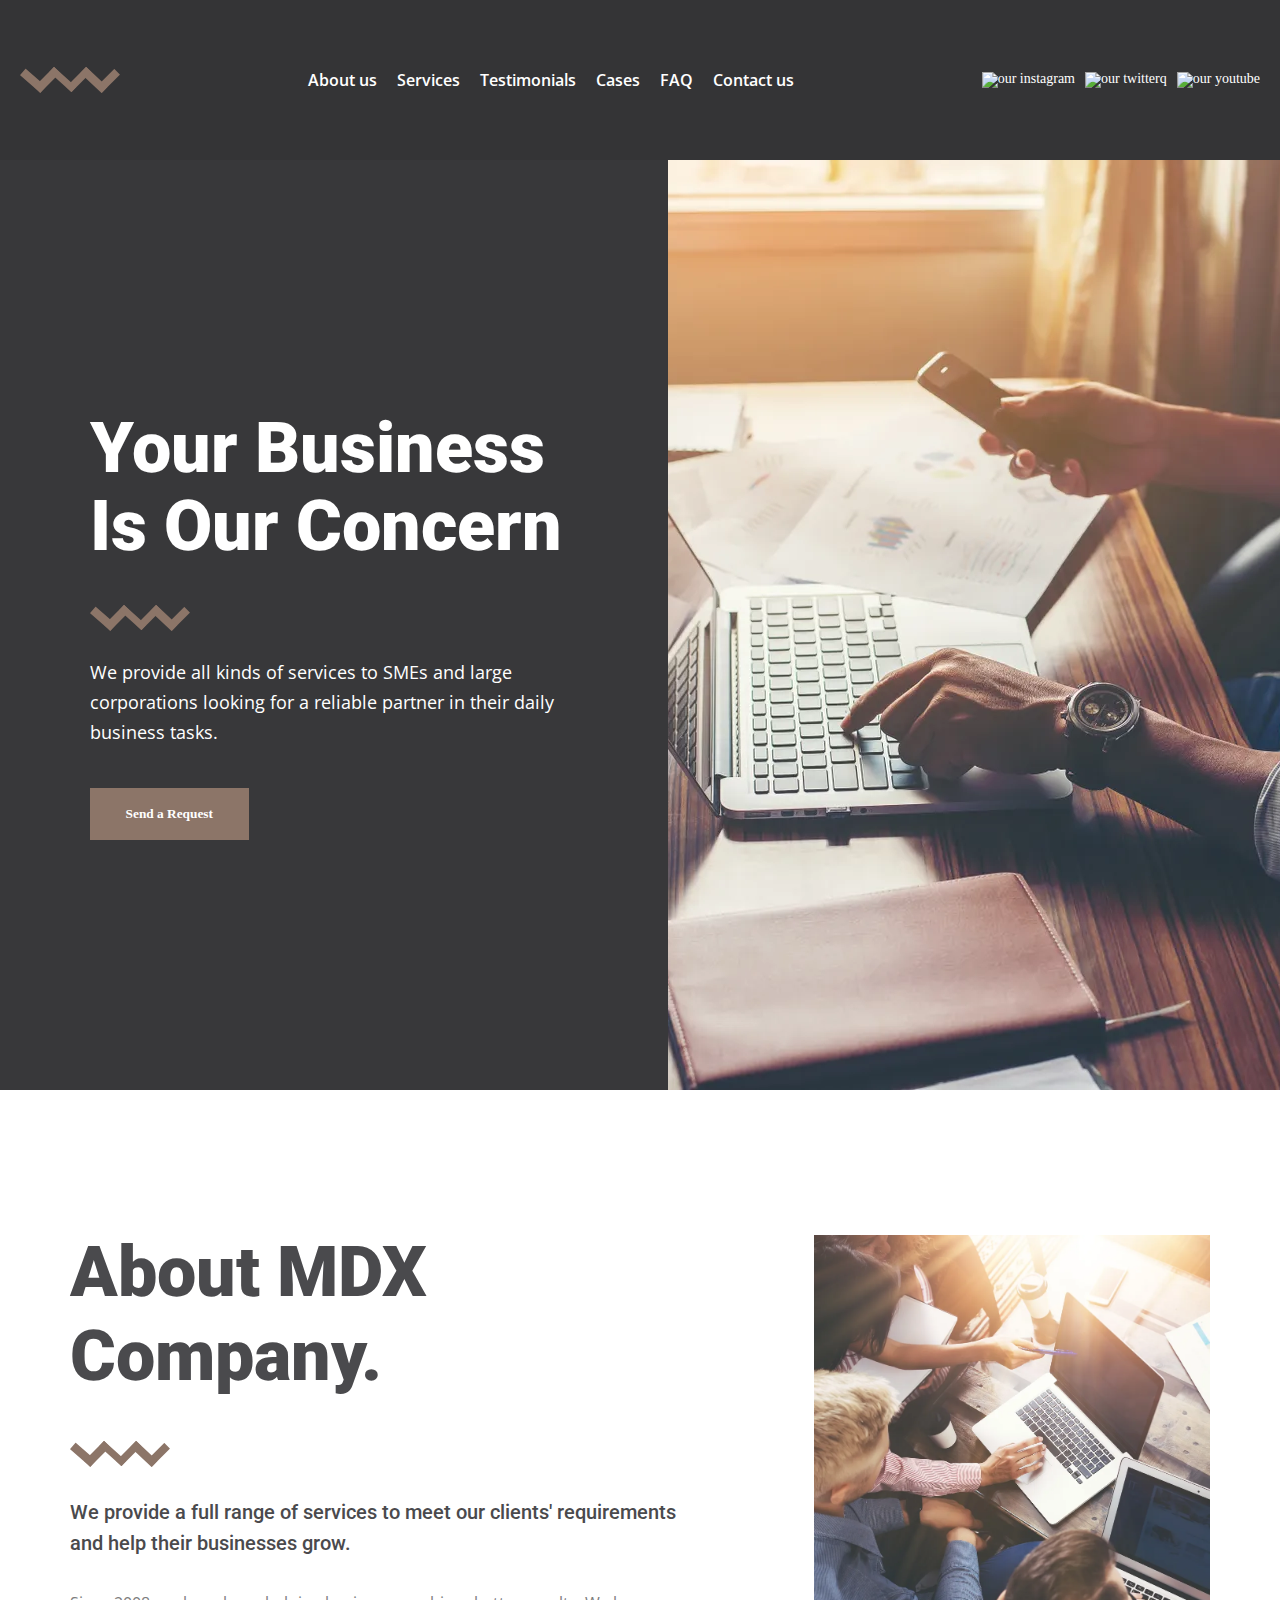
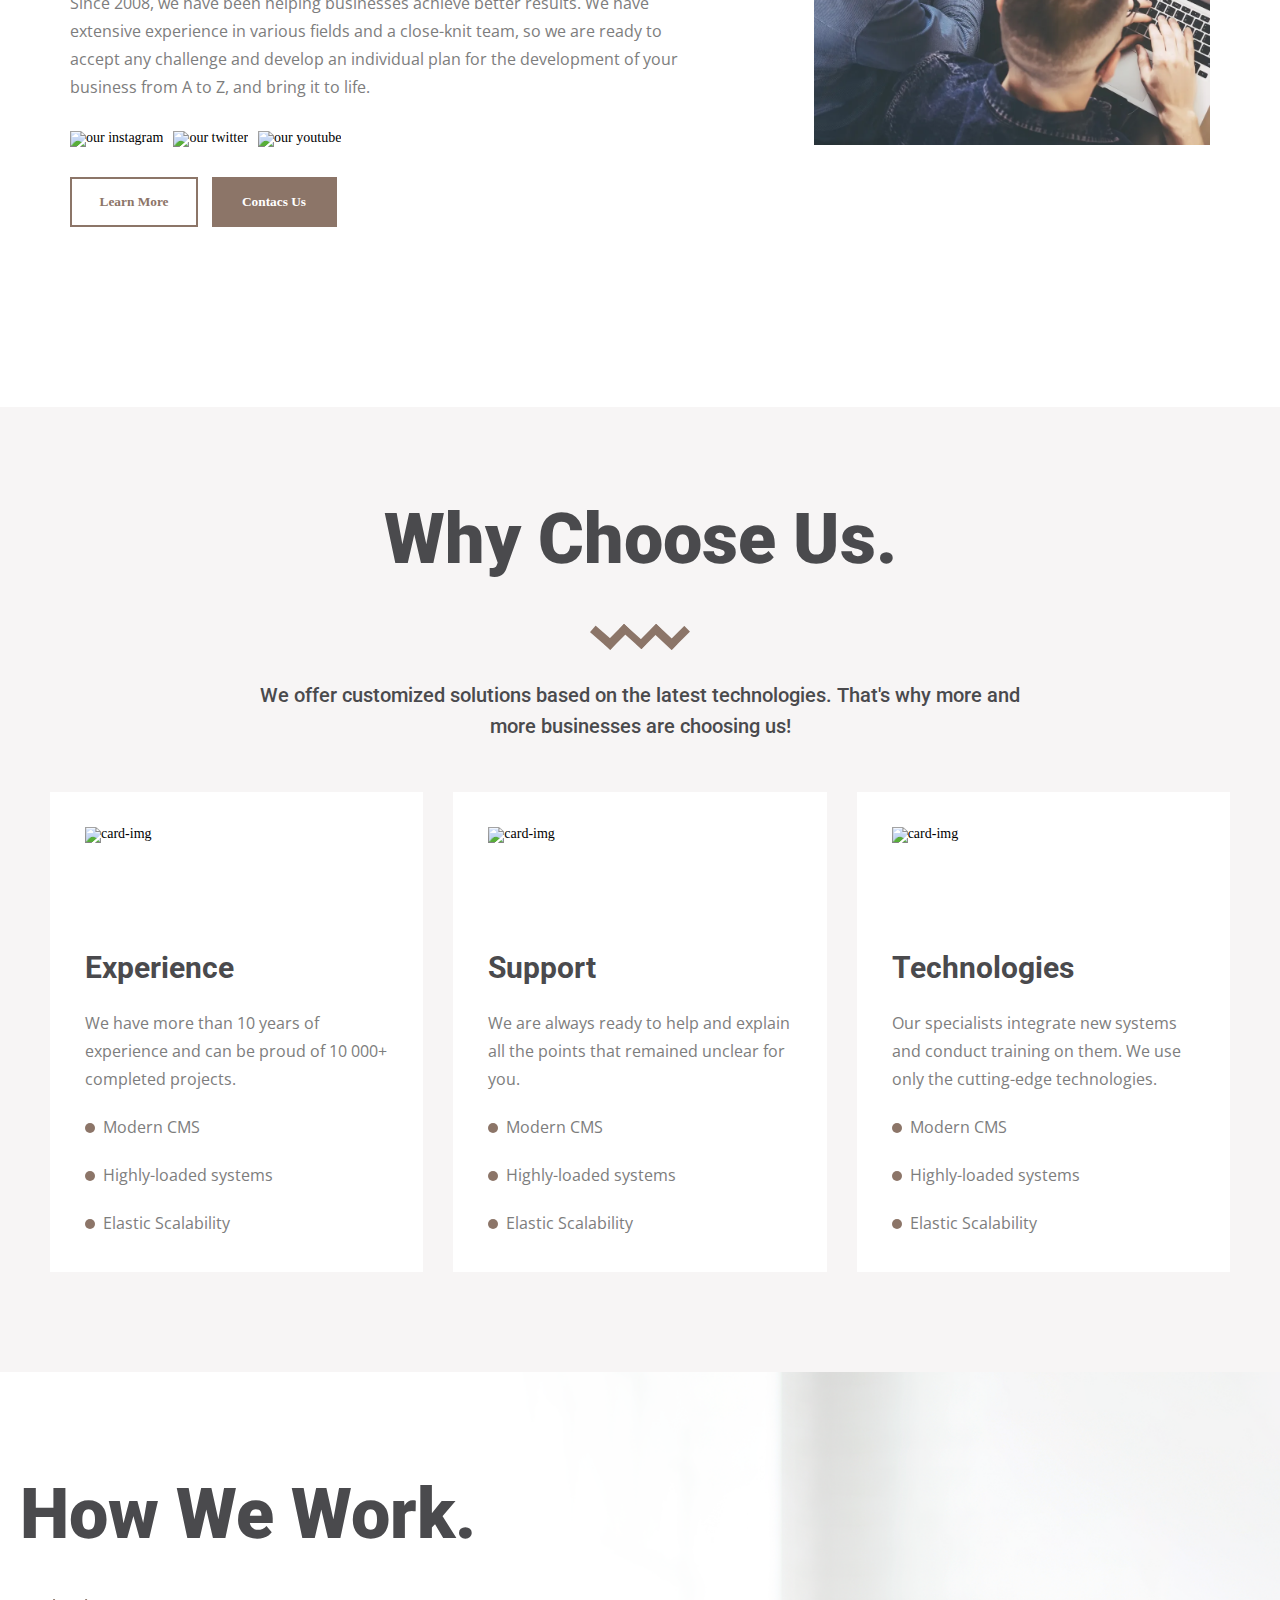
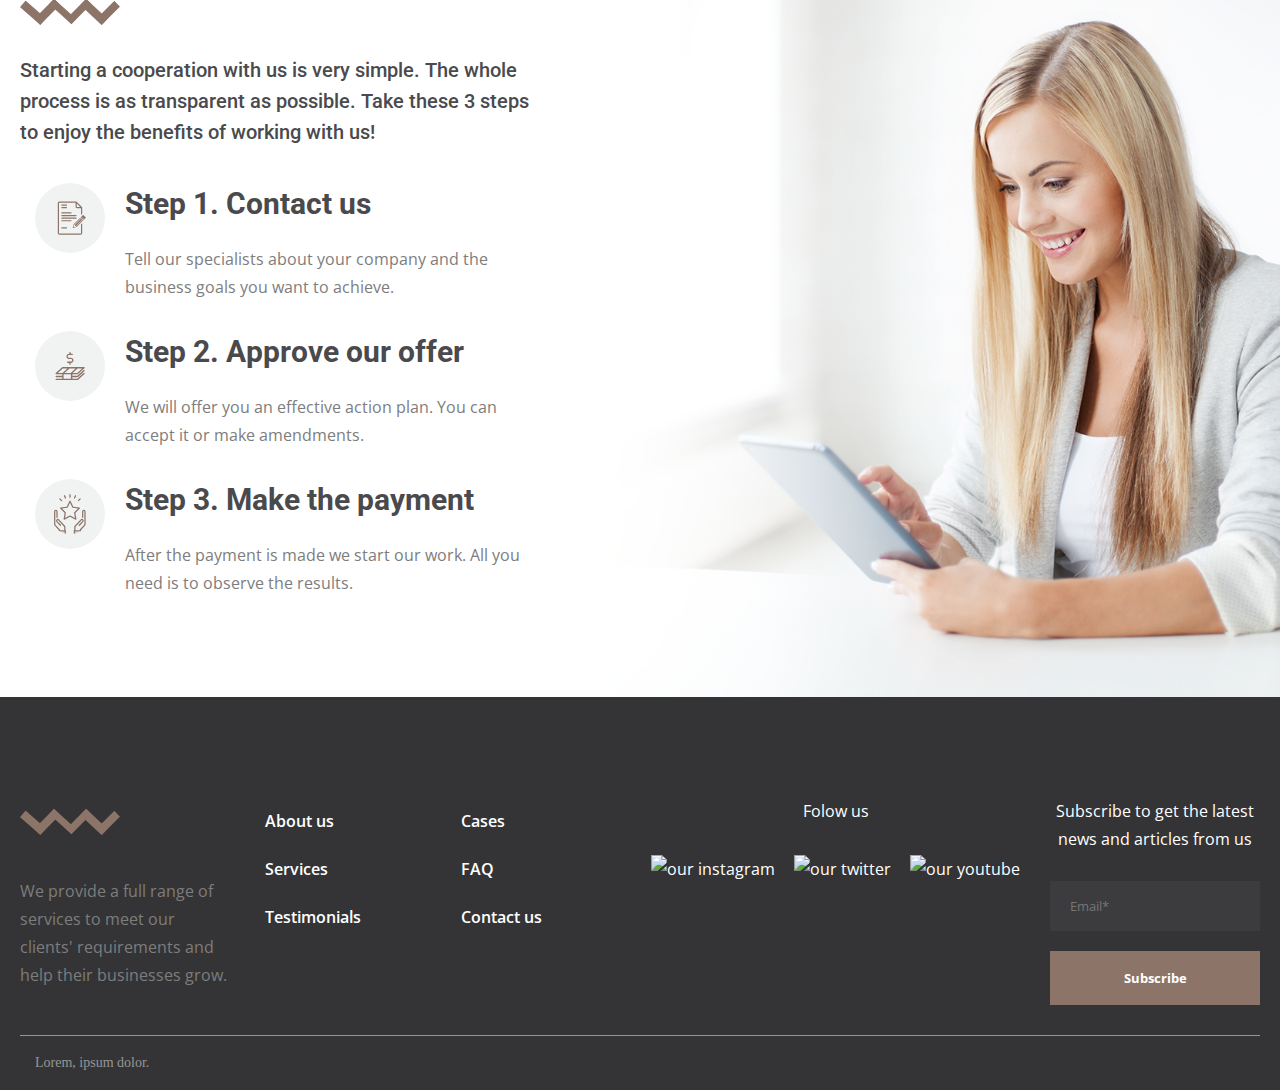
==== commit ad094c1d: "litle optimizetion" ====
--- a/index.html
+++ b/index.html
@@ -1,73 +1,80 @@
 <!DOCTYPE html>
 <html lang="en">
   <head>
-    <head>
-      <meta charset="UTF-8" />
-      <meta name="viewport" content="width=device-width, initial-scale=1.0" />
-      <title>Testimonials</title>
-      <link rel="stylesheet" href="css/style.min.css" />
-      <script defer src="js/app.min.js"></script>
-    </head>
+  <head>
+    <meta charset="UTF-8" />
+    <meta name="viewport" content="width=device-width, initial-scale=1.0" />
+    <title>PrimeBud</title>
+    <link rel="stylesheet" href="css/style.css" />
+    <script defer src="js/app.min.js"></script>
   </head>
+</head>
 
   <body>
     <div class="wrapper">
-      <header class="header">
-        <div class="header__container">
-          <div class="header__body">
-            <div class="header__logo">
-              <img src="img/someShit.svg" alt="logo" />
-            </div>
+      <header class="header"><div class="header__container">
+  <div class="header__body">
+    <div class="header__logo">
+      <img src="img/someShit.svg" alt="logo" />
+    </div>
 
-            <button class="burger__menu">
-              <span></span><span></span><span></span>
-            </button>
-            <nav class="header__navigation navigation">
-              <ul class="navigation__links">
-                <li class="navigation__item">
-                  <a href="#" class="navigation__link">About us</a>
-                </li>
-                <li class="navigation__item">
-                  <a href="#" class="navigation__link">Services</a>
-                </li>
-                <li class="navigation__item">
-                  <a href="#" class="navigation__link">Testimonials</a>
-                </li>
-                <li class="navigation__item">
-                  <a href="#" class="navigation__link">Cases</a>
-                </li>
-                <li class="navigation__item">
-                  <a href="#" class="navigation__link">FAQ</a>
-                </li>
-                <li class="navigation__item">
-                  <a href="#" class="navigation__link">Contact us</a>
-                </li>
-              </ul>
-              <ul class="socials">
-                <li>
-                  <a href=""><img src="img/insta.svg" alt="our instagram" /></a>
-                </li>
-                <li>
-                  <a href="">
-                    <img src="img/twitter.svg" alt="our twitterq" />
-                  </a>
-                </li>
-                <li>
-                  <a href="">
-                    <img src="img/youtube.svg" alt="our youtube" />
-                  </a>
-                </li>
-              </ul>
-            </nav>
-          </div>
-        </div>
-      </header>
+    <button class="burger__menu">
+      <span></span><span></span><span></span>
+    </button>
+    <nav class="header__navigation navigation">
+      <ul class="navigation__links">
+        <li class="navigation__item">
+          <a href="#" class="navigation__link navigation__link__text"
+            >About us</a
+          >
+        </li>
+        <li class="navigation__item">
+          <a href="#" class="navigation__link navigation__link__text"
+            >Services</a
+          >
+        </li>
+        <li class="navigation__item">
+          <a href="#" class="navigation__link navigation__link__text"
+            >Testimonials</a
+          >
+        </li>
+        <li class="navigation__item">
+          <a href="#" class="navigation__link navigation__link__text">Cases</a>
+        </li>
+        <li class="navigation__item">
+          <a href="#" class="navigation__link navigation__link__text">FAQ</a>
+        </li>
+        <li class="navigation__item">
+          <a href="#" class="navigation__link navigation__link__text"
+            >Contact us</a
+          >
+        </li>
+      </ul>
+      <ul class="socials">
+        <li>
+          <a href=""><img src="img/insta.svg" alt="our instagram" /></a>
+        </li>
+        <li>
+          <a href="">
+            <img src="img/twitter.svg" alt="our twitterq" />
+          </a>
+        </li>
+        <li>
+          <a href="">
+            <img src="img/youtube.svg" alt="our youtube" />
+          </a>
+        </li>
+      </ul>
+    </nav>
+  </div>
+</div>
+</header>
       <main class="main">
         <section class="preview">
-          <div class="preview__text">
+          <div class="preview__content">
             <div>
-              <h2 class="preview__Title">Your Business Is Our Concern</h2>
-              <h3 class="preview__subTitle">
+              <h2 class="preview__title">Your Business Is Our Concern</h2>
+              <h3 class="preview__text">
                 We provide all kinds of services to SMEs and large corporations
                 looking for a reliable partner in their daily business tasks.
               </h3>
@@ -80,7 +87,6 @@
             <img src="img/images/preview-img.webp" alt="background image" />
           </div>
         </section>
-
         <section class="aboutCompany">
           <div class="aboutCompany__container">
             <div class="aboutCompany__body">
@@ -100,78 +106,18 @@
                 <ul class="socials">
                   <li>
                     <a href=""
-                      ><svg
-                        width="32"
-                        height="33"
-                        viewBox="0 0 32 33"
-                        fill="none"
-                        xmlns="http://www.w3.org/2000/svg"
-                      >
-                        <path
-                          opacity="1"
-                          fill-rule="evenodd"
-                          clip-rule="evenodd"
-                          d="M0 16.6718C0 7.8352 7.16344 0.671753 16 0.671753C24.8366 0.671753 32 7.8352 32 16.6718C32 25.5083 24.8366 32.6718 16 32.6718C7.16344 32.6718 0 25.5083 0 16.6718Z"
-                          fill="#8c7568"
-                        />
-                        <path
-                          fill-rule="evenodd"
-                          clip-rule="evenodd"
-                          d="M16.0008 8.13843C13.6833 8.13843 13.3924 8.14856 12.4822 8.18998C11.5737 8.23158 10.9536 8.37541 10.4111 8.58643C9.84981 8.80439 9.37372 9.09595 8.8994 9.57044C8.42473 10.0448 8.13317 10.5209 7.9145 11.0819C7.70294 11.6247 7.55894 12.245 7.51805 13.1531C7.47734 14.0633 7.46667 14.3543 7.46667 16.6718C7.46667 18.9894 7.47699 19.2793 7.51823 20.1896C7.56001 21.098 7.70383 21.7181 7.91468 22.2607C8.13282 22.822 8.42437 23.2981 8.89887 23.7724C9.37301 24.247 9.8491 24.5393 10.41 24.7573C10.9529 24.9683 11.5732 25.1121 12.4815 25.1537C13.3917 25.1951 13.6824 25.2053 15.9997 25.2053C18.3175 25.2053 18.6074 25.1951 19.5176 25.1537C20.4261 25.1121 21.0469 24.9683 21.5898 24.7573C22.1509 24.5393 22.6263 24.247 23.1004 23.7724C23.5751 23.2981 23.8667 22.822 24.0853 22.2609C24.2951 21.7181 24.4391 21.0979 24.4818 20.1898C24.5227 19.2795 24.5333 18.9894 24.5333 16.6718C24.5333 14.3543 24.5227 14.0635 24.4818 13.1532C24.4391 12.2448 24.2951 11.6247 24.0853 11.0821C23.8667 10.5209 23.5751 10.0448 23.1004 9.57044C22.6258 9.09577 22.1511 8.80421 21.5893 8.58643C21.0453 8.37541 20.4249 8.23158 19.5164 8.18998C18.6062 8.14856 18.3164 8.13843 15.9981 8.13843H16.0008ZM15.2353 9.6762C15.4625 9.67584 15.716 9.6762 16.0008 9.6762C18.2792 9.6762 18.5492 9.68438 19.449 9.72526C20.281 9.76331 20.7326 9.90233 21.0334 10.0191C21.4316 10.1738 21.7155 10.3587 22.014 10.6574C22.3127 10.956 22.4976 11.2405 22.6526 11.6387C22.7694 11.9392 22.9086 12.3907 22.9464 13.2227C22.9873 14.1223 22.9962 14.3925 22.9962 16.6699C22.9962 18.9472 22.9873 19.2175 22.9464 20.117C22.9084 20.949 22.7694 21.4006 22.6526 21.701C22.4979 22.0993 22.3127 22.3828 22.014 22.6813C21.7153 22.98 21.4318 23.1649 21.0334 23.3195C20.7329 23.4369 20.281 23.5755 19.449 23.6136C18.5494 23.6545 18.2792 23.6634 16.0008 23.6634C13.7222 23.6634 13.4521 23.6545 12.5526 23.6136C11.7205 23.5752 11.269 23.4362 10.968 23.3194C10.5698 23.1647 10.2853 22.9798 9.98666 22.6811C9.68799 22.3825 9.5031 22.0987 9.34808 21.7003C9.23128 21.3999 9.09208 20.9483 9.05421 20.1163C9.01332 19.2167 9.00514 18.9465 9.00514 16.6677C9.00514 14.389 9.01332 14.1202 9.05421 13.2206C9.09226 12.3886 9.23128 11.937 9.34808 11.6362C9.50275 11.238 9.68799 10.9535 9.98666 10.6549C10.2853 10.3562 10.5698 10.1713 10.968 10.0163C11.2688 9.89896 11.7205 9.76029 12.5526 9.72206C13.3398 9.68651 13.6448 9.67584 15.2353 9.67406V9.6762ZM20.5558 11.0931C19.9905 11.0931 19.5318 11.5512 19.5318 12.1168C19.5318 12.6821 19.9905 13.1408 20.5558 13.1408C21.1212 13.1408 21.5799 12.6821 21.5799 12.1168C21.5799 11.5514 21.1212 11.0931 20.5558 11.0931ZM16.0008 12.2896C13.5807 12.2896 11.6186 14.2517 11.6186 16.6718C11.6186 19.0919 13.5807 21.0532 16.0008 21.0532C18.4209 21.0532 20.3824 19.0919 20.3824 16.6718C20.3824 14.2517 18.4209 12.2896 16.0008 12.2896ZM16.0008 13.8274C17.5717 13.8274 18.8453 15.1008 18.8453 16.6718C18.8453 18.2427 17.5717 19.5163 16.0008 19.5163C14.4298 19.5163 13.1563 18.2427 13.1563 16.6718C13.1563 15.1008 14.4298 13.8274 16.0008 13.8274Z"
-                          fill="white"
-                        />
-                      </svg>
-                    </a>
+                      ><img src="img/insta.svg" alt="our instagram"
+                    /></a>
                   </li>
                   <li>
-                    <a href="">
-                      <svg
-                        width="32"
-                        height="33"
-                        viewBox="0 0 32 33"
-                        fill="none"
-                        xmlns="http://www.w3.org/2000/svg"
-                      >
-                        <path
-                          opacity="1"
-                          fill-rule="evenodd"
-                          clip-rule="evenodd"
-                          d="M0 16.6718C0 7.8352 7.16344 0.671753 16 0.671753C24.8366 0.671753 32 7.8352 32 16.6718C32 25.5083 24.8366 32.6718 16 32.6718C7.16344 32.6718 0 25.5083 0 16.6718Z"
-                          fill="#8c7568"
-                        />
-                        <path
-                          fill-rule="evenodd"
-                          clip-rule="evenodd"
-                          d="M15.5208 13.6767L15.5544 14.2304L14.9948 14.1626C12.9579 13.9027 11.1784 13.0214 9.66756 11.5413L8.92891 10.8069L8.73865 11.3492C8.33575 12.5582 8.59316 13.8349 9.43253 14.6936C9.8802 15.1682 9.77948 15.2359 9.00725 14.9535C8.73865 14.8631 8.50363 14.7953 8.48124 14.8292C8.4029 14.9083 8.6715 15.9365 8.88414 16.3432C9.17513 16.9082 9.76828 17.4618 10.4174 17.7895L10.9658 18.0493L10.3167 18.0606C9.68994 18.0606 9.66756 18.0719 9.73471 18.3092C9.95854 19.0436 10.8427 19.8232 11.8276 20.1622L12.5214 20.3995L11.9171 20.761C11.0218 21.2808 9.96973 21.5745 8.91772 21.5971C8.41409 21.6084 8 21.6536 8 21.6875C8 21.8005 9.36538 22.4332 10.16 22.6818C12.5438 23.4162 15.3753 23.0998 17.5017 21.8457C19.0126 20.9531 20.5235 19.1792 21.2286 17.4618C21.6091 16.5466 21.9896 14.8744 21.9896 14.0722C21.9896 13.5524 22.0232 13.4847 22.6499 12.8632C23.0192 12.5017 23.3662 12.1062 23.4333 11.9932C23.5452 11.7785 23.534 11.7785 22.9633 11.9706C22.012 12.3096 21.8777 12.2644 22.3477 11.756C22.6947 11.3944 23.1088 10.7391 23.1088 10.547C23.1088 10.5131 22.9409 10.5696 22.7506 10.6713C22.5492 10.7843 22.1015 10.9537 21.7658 11.0554L21.1614 11.2475L20.613 10.8747C20.3108 10.6713 19.8856 10.4453 19.6617 10.3775C19.0909 10.2193 18.218 10.2419 17.7032 10.4227C16.3042 10.9311 15.4201 12.2418 15.5208 13.6767Z"
-                          fill="white"
-                        />
-                      </svg>
-                    </a>
+                    <a href=""
+                      ><img src="img/twitter.svg" alt="our twitter"
+                    /></a>
                   </li>
                   <li>
-                    <a href="">
-                      <svg
-                        width="32"
-                        height="33"
-                        viewBox="0 0 32 33"
-                        fill="none"
-                        xmlns="http://www.w3.org/2000/svg"
-                      >
-                        <path
-                          opacity="1"
-                          fill-rule="evenodd"
-                          clip-rule="evenodd"
-                          d="M0 16.6718C0 7.8352 7.16344 0.671753 16 0.671753C24.8366 0.671753 32 7.8352 32 16.6718C32 25.5083 24.8366 32.6718 16 32.6718C7.16344 32.6718 0 25.5083 0 16.6718Z"
-                          fill="#8c7568"
-                        />
-                        <path
-                          fill-rule="evenodd"
-                          clip-rule="evenodd"
-                          d="M22.6677 11.1714C23.4021 11.3729 23.9804 11.9667 24.1767 12.7207C24.5333 14.0872 24.5333 16.9385 24.5333 16.9385C24.5333 16.9385 24.5333 19.7897 24.1767 21.1564C23.9804 21.9104 23.4021 22.5041 22.6677 22.7057C21.3369 23.0718 16 23.0718 16 23.0718C16 23.0718 10.6631 23.0718 9.33218 22.7057C8.59783 22.5041 8.0195 21.9104 7.82323 21.1564C7.46667 19.7897 7.46667 16.9385 7.46667 16.9385C7.46667 16.9385 7.46667 14.0872 7.82323 12.7207C8.0195 11.9667 8.59783 11.3729 9.33218 11.1714C10.6631 10.8052 16 10.8052 16 10.8052C16 10.8052 21.3369 10.8052 22.6677 11.1714ZM14.4 14.5385V19.8718L18.6667 17.2052L14.4 14.5385Z"
-                          fill="white"
-                        />
-                      </svg>
-                    </a>
+                    <a href=""
+                      ><img src="img/youtube.svg" alt="our youtube"
+                    /></a>
                   </li>
                 </ul>
                 <div class="aboutCompany__butt">
@@ -203,124 +149,185 @@
               </h3>
             </div>
             <div class="whyChoose__cards cards">
-              <!--  -->
               <div class="cards__card card">
-                <div class="cards__item card__image">
+                <div class="card__image">
                   <img src="img/card-tech.svg" alt="card-img" />
                 </div>
-                <div class="cards__item card__titl">Technologies</div>
-                <div class="cards__item card__text">
+                <div class="card__subtitle">Technologies</div>
+                <div class="card__text">
                   Our specialists integrate new systems and conduct training on
                   them. We use only the cutting-edge technologies.
                 </div>
-                <ul class="card__item card__list">
+                <ul class="card__list card__text">
                   <li>Modern CMS</li>
                   <li>Highly-loaded systems</li>
                   <li>Elastic Scalability</li>
                 </ul>
               </div>
               <div class="cards__card card">
-                <div class="cards__item card__image">
+                <div class="card__image">
                   <img src="img/card-support.svg" alt="card-img" />
                 </div>
-                <div class="cards__item card__titl">Support</div>
-                <div class="cards__item card__text">
+                <div class="card__subtitle">Support</div>
+                <div class="card__text">
                   We are always ready to help and explain all the points that
                   remained unclear for you.
                 </div>
-                <ul class="card__item card__list">
+                <ul class="card__list card__text">
                   <li>Modern CMS</li>
                   <li>Highly-loaded systems</li>
                   <li>Elastic Scalability</li>
                 </ul>
               </div>
               <div class="cards__card card">
-                <div class="cards__item card__image">
+                <div class="card__image">
                   <img src="img/card-exp.svg" alt="card-img" />
                 </div>
-                <div class="cards__item card__titl">Experience</div>
-                <div class="cards__item card__text">
+                <div class="card__subtitle">Experience</div>
+                <div class="card__text">
                   We have more than 10 years of experience and can be proud of
                   10 000+ completed projects.
                 </div>
-                <ul class="card__item card__list">
+                <ul class="card__list card__text">
                   <li>Modern CMS</li>
                   <li>Highly-loaded systems</li>
                   <li>Elastic Scalability</li>
                 </ul>
               </div>
-              <!--  -->
             </div>
           </div>
         </section>
         <section class="howWork">
-          <div class="howWork__container"></div>
+          <div class="howWork__container">
+            <!--  -->
+            <div class="howWork__content">
+              <h2 class="howWork__title">How We Work.</h2>
+              <h3 class="howWork__subtitle">
+                Starting a cooperation with us is very simple. The whole process
+                is as transparent as possible. Take these 3 steps to enjoy the
+                benefits of working with us!
+              </h3>
+              <ul class="howWork__list list">
+                <li class="list__section">
+                  <div class="list__icon">
+                    <img
+                      class="list__icon"
+                      src="img/howWork-contact.svg"
+                      alt="section icon"
+                    />
+                  </div>
+                  <div>
+                    <h4 class="list__subtitle">Step 1. Contact us</h4>
+                    <h5 class="list__text">
+                      Tell our specialists about your company and the business
+                      goals you want to achieve.
+                    </h5>
+                  </div>
+                </li>
+                <li class="list__section">
+                  <div class="list__icon">
+                    <img
+                      class="list__icon"
+                      src="img/howWork-money.svg"
+                      alt="section icon"
+                    />
+                  </div>
+                  <div>
+                    <h4 class="list__subtitle">Step 2. Approve our offer</h4>
+                    <h5 class="list__text">
+                      We will offer you an effective action plan. You can accept
+                      it or make amendments.
+                    </h5>
+                  </div>
+                </li>
+                <li class="list__section">
+                  <div class="list__icon">
+                    <img
+                      class="list__icon"
+                      src="img/howWork-hands.svg"
+                      alt="section icon"
+                    />
+                  </div>
+                  <div>
+                    <h4 class="list__subtitle">Step 3. Make the payment</h4>
+                    <h5 class="list__text">
+                      After the payment is made we start our work. All you need
+                      is to observe the results.
+                    </h5>
+                  </div>
+                </li>
+              </ul>
+            </div>
+            <!--  -->
+          </div>
         </section>
       </main>
 
-      <footer class="footer">
-        <div class="footer__container">
-          <div class="footer__body">
-            <div class="footer__column-about">
-              <div class="footer__logo">
-                <img src="img/someShit.svg" alt="logo" />
-              </div>
-              <div class="footer__description">
-                We provide a full range of services to meet our clients'
-                requirements and help their businesses grow.
-              </div>
-            </div>
-            <div class="footer__column-navigation">
-              <ul class="footer__navigation">
-                <li class="navigation__item">
-                  <a href="#" class="navigation__link">About us</a>
-                </li>
-                <li class="navigation__item">
-                  <a href="#" class="navigation__link">Services</a>
-                </li>
-                <li class="navigation__item">
-                  <a href="#" class="navigation__link">Testimonials</a>
-                </li>
-              </ul>
-              <ul class="footer__navigation">
-                <li class="navigation__item">
-                  <a href="#" class="navigation__link">Cases</a>
-                </li>
-                <li class="navigation__item">
-                  <a href="#" class="navigation__link">FAQ</a>
-                </li>
-                <li class="navigation__item">
-                  <a href="#" class="navigation__link">Contact us</a>
-                </li>
-              </ul>
-              <div class="footer__social">
-                Folow us
-                <div class="footer__socNetworks">
-                  <img src="img/insta.svg" alt="our instagram" />
-                  <img src="img/twitter.svg" alt="our twitter" />
-                  <img src="img/youtube.svg" alt="our youtube" />
-                </div>
-              </div>
-            </div>
-            <div class="footer__column-subscribe">
-              Subscribe to get the latest news and articles from us
-              <form action="" class="form">
-                <div class="form__body">
-                  <label for="email" class="form__label">Email</label>
-                  <input
-                    type="email"
-                    name="email"
-                    class="form__input"
-                    placeholder="Email*"
-                  />
-                </div>
-                <button class="form__button" type="submit">Subscribe</button>
-              </form>
-            </div>
-          </div>
-          <div class="footer__author">Lorem, ipsum dolor.</div>
-        </div>
-      </footer>
+      <footer class="footer"><div class="footer__container">
+  <div class="footer__body">
+    <div class="footer__column-about">
+      <div class="footer__logo">
+        <img src="img/someShit.svg" alt="logo" />
+      </div>
+      <div class="footer__text">
+        We provide a full range of services to meet our clients' requirements
+        and help their businesses grow.
+      </div>
+    </div>
+    <div class="footer__column-navigation">
+      <ul class="footer__navigation">
+        <li class="navigation__item">
+          <a href="#" class="navigation__link navigation__text">About us</a>
+        </li>
+        <li class="navigation__item">
+          <a href="#" class="navigation__link navigation__text">Services</a>
+        </li>
+        <li class="navigation__item">
+          <a href="#" class="navigation__link navigation__text">Testimonials</a>
+        </li>
+      </ul>
+      <ul class="footer__navigation">
+        <li class="navigation__item">
+          <a href="#" class="navigation__link navigation__text">Cases</a>
+        </li>
+        <li class="navigation__item">
+          <a href="#" class="navigation__link navigation__text">FAQ</a>
+        </li>
+        <li class="navigation__item">
+          <a href="#" class="navigation__link navigation__text">Contact us</a>
+        </li>
+      </ul>
+      <div class="footer__social footer__social__text" style="color: #fff">
+        Folow us
+        <div class="footer__socNetworks">
+          <img src="img/insta.svg" alt="our instagram" />
+          <img src="img/twitter.svg" alt="our twitter" />
+          <img src="img/youtube.svg" alt="our youtube" />
+        </div>
+      </div>
+    </div>
+    <div
+      class="footer__column-subscribe footer__subscribe__text"
+      style="color: #fff"
+    >
+      Subscribe to get the latest news and articles from us
+      <form action="" class="form">
+        <div class="form__body">
+          <label for="email" class="form__label">Email</label>
+          <input
+            type="email"
+            name="email"
+            class="form__input"
+            placeholder="Email*"
+          />
+        </div>
+        <button class="form__button" type="submit">Subscribe</button>
+      </form>
+    </div>
+  </div>
+  <div class="footer__author">Lorem, ipsum dolor.</div>
+</div>
+</footer>
     </div>
   </body>
 </html>
--- a/css/style.css
+++ b/css/style.css
@@ -0,0 +1,735 @@
+@import url("https://fonts.googleapis.com/css2?family=Roboto:ital,wght@0,100;0,300;0,400;0,500;0,700;0,900;1,100;1,300;1,400;1,500;1,700;1,900&display=swap");
+@import url("https://fonts.googleapis.com/css2?family=Open+Sans:ital,wght@0,300..800;1,300..800&display=swap");
+* {
+  padding: 0;
+  margin: 0;
+  border: 0;
+}
+
+*,
+*:before,
+*:after {
+  -moz-box-sizing: border-box;
+  -webkit-box-sizing: border-box;
+  box-sizing: border-box;
+}
+
+:focus,
+:active {
+  outline: none;
+}
+
+a:focus,
+a:active {
+  outline: none;
+}
+
+nav,
+footer,
+header,
+aside {
+  display: block;
+}
+
+html,
+body {
+  height: 100%;
+  width: 100%;
+  font-size: 100%;
+  line-height: 1;
+  font-size: 14px;
+  -ms-text-size-adjust: 100%;
+  -moz-text-size-adjust: 100%;
+  -webkit-text-size-adjust: 100%;
+}
+
+input,
+button,
+textarea {
+  font-family: inherit;
+}
+
+input ::-ms-clear {
+  display: none;
+}
+
+button {
+  cursor: pointer;
+}
+
+button ::-moz-focus-inner {
+  padding: 0;
+  border: 0;
+}
+
+a,
+a:visited {
+  text-decoration: none;
+}
+
+a:hover {
+  text-decoration: none;
+}
+
+ul li {
+  list-style: none;
+}
+
+img {
+  vertical-align: top;
+}
+
+h1,
+h2,
+h3,
+h4,
+h5,
+h6 {
+  font-size: inherit;
+  font-weight: 400;
+}
+
+/*-----------------------------image-as-background----------------------------------*/
+.ibg {
+  position: relative;
+}
+.ibg img {
+  position: absolute;
+  height: 100%;
+  width: 100%;
+  top: 0;
+  left: 0;
+  object-fit: cover;
+}
+
+.wrapper {
+  overflow: hidden;
+  width: 100%;
+  min-height: 100%;
+}
+.wrapper a {
+  color: inherit;
+}
+
+[class*=__container] {
+  margin: 0 auto;
+  max-width: 1280px;
+  min-height: 100%;
+  padding-inline: 20px;
+}
+
+[class*=__button] {
+  background: #8c7568;
+  border: 2px solid #8c7568;
+  padding: 16px 34px;
+  color: #fff;
+  font-weight: bold;
+  transition: all 0.3s;
+  transition-delay: 200ms;
+}
+[class*=__button]:hover {
+  background: #fff;
+  border: 2px solid #fff;
+  color: #8c7568;
+}
+
+@media screen and (hover: none) {
+  [class*=__button]:active {
+    background: #fff;
+    border: 2px solid #fff;
+    color: #8c7568;
+    transition: none;
+  }
+}
+[class$=__title] {
+  color: rgb(74, 74, 77);
+  font-size: 70px;
+  line-height: 120%;
+  font-weight: 900;
+  font-family: "Roboto", sans-serif;
+}
+[class$=__title]::after {
+  content: url(../../../img/someShit.svg);
+  display: block;
+  margin-top: 15px;
+}
+
+[class$=__subtitle] {
+  color: rgb(74, 74, 77);
+  font-family: "Roboto", sans-serif;
+  font-size: 20px;
+  font-weight: 500;
+  line-height: 155%;
+}
+
+[class$=__text] {
+  font-family: "Open Sans", sans-serif;
+  font-size: 16px;
+  font-weight: 400;
+  line-height: 175%;
+  color: rgb(125, 125, 125);
+}
+
+.navigation__link {
+  font-weight: 600;
+}
+.navigation__link:hover {
+  color: #8c7568;
+}
+
+@media screen and (max-width: 1250px) {
+  [class$=__title] {
+    font-size: 65px;
+  }
+  [class$=__subtitle] {
+    font-size: 18px;
+  }
+  [class$=__text] {
+    font-size: 15px;
+  }
+}
+@media screen and (max-width: 1000px) {
+  [class$=__title] {
+    font-size: 55px;
+  }
+  [class$=__subtitle] {
+    font-size: 16px;
+  }
+  [class$=__text] {
+    font-size: 14px;
+  }
+}
+@media screen and (max-width: 900px) {
+  [class$=__title] {
+    font-size: 48px;
+  }
+  [class$=__subtitle] {
+    font-size: 15px;
+  }
+  [class$=__text] {
+    font-size: 13px;
+  }
+}
+.socials {
+  display: flex;
+}
+.socials li:not(:last-child) {
+  margin: 0 10px 0 0;
+}
+
+.header {
+  background: #343436;
+  height: 160px;
+  width: 100%;
+  color: #fff;
+  position: fixed;
+  z-index: 30;
+}
+.header a {
+  color: #fff;
+}
+.header__logo {
+  max-width: 100px;
+  max-height: 100px;
+}
+.header__logo img {
+  max-width: 100px;
+  max-height: 100px;
+}
+
+.header__body {
+  display: flex;
+  height: 160px;
+  align-items: center;
+  justify-content: space-between;
+}
+
+.scroll {
+  height: 50px;
+}
+.scroll .header__body {
+  height: 50px;
+}
+
+.burger__menu {
+  display: none;
+}
+
+.navigation {
+  display: flex;
+  flex: 1;
+}
+.navigation__links {
+  flex: 1 0 200px;
+  justify-content: center;
+}
+.navigation__item:not(:last-child) {
+  margin: 0 20px 0 0;
+}
+.navigation > ul {
+  display: inherit;
+  align-items: center;
+}
+
+@media screen and (max-width: 767px) {
+  .navigation {
+    position: fixed;
+    top: -100%;
+    left: 0;
+    width: 100%;
+    height: 100%;
+    z-index: 2;
+    display: flex;
+    background: #343436;
+    flex-direction: column;
+    align-items: center;
+    justify-content: center;
+    transition: 2s;
+  }
+  .navigation__links {
+    flex: 0;
+    flex-direction: inherit;
+  }
+  .navigation__item:not(:last-child) {
+    margin: 0 0 10px 0;
+  }
+  .navigation__socials {
+    margin-top: 30px;
+  }
+  .burger__menu {
+    display: flex;
+    position: absolute;
+    right: 20px;
+    left: 87%;
+    z-index: 3;
+    width: 30px;
+    height: 20px;
+    background: transparent;
+  }
+  .burger__menu span {
+    position: absolute;
+    width: 100%;
+    height: 4px;
+    border-radius: 4px;
+    background-color: #fff;
+    transition: 3s;
+  }
+  .burger__menu span:nth-child(1) {
+    transform: translateY(8px);
+  }
+  .burger__menu span:nth-child(3) {
+    transform: translateY(16px);
+  }
+  .active.navigation {
+    top: 0;
+  }
+  .active span:nth-child(1) {
+    display: none;
+  }
+  .active span:nth-child(2) {
+    transform: rotateZ(45deg);
+  }
+  .active span:nth-child(3) {
+    transform: rotateZ(-45deg);
+  }
+}
+main {
+  width: 100%;
+  flex: 1 0 auto;
+  margin-top: 160px;
+}
+
+.preview {
+  height: 930px;
+  background: #38383a;
+  display: flex;
+}
+.preview__content {
+  display: inherit;
+  justify-content: center;
+  align-items: center;
+  padding: 0 7%;
+}
+.preview__bgimage {
+  width: 100%;
+  height: 100%;
+}
+.preview__title {
+  font-size: 70px;
+  line-height: 111.4285714286%;
+  color: rgb(255, 255, 255);
+}
+.preview__text {
+  color: rgb(255, 255, 255);
+  font-size: 18px;
+  line-height: 166.6666666667%;
+}
+
+@media screen and (max-width: 1000px) {
+  .preview {
+    height: 800px;
+    position: relative;
+  }
+  .preview__content {
+    z-index: 2;
+    padding: 0 7%;
+  }
+  .preview__bgimage {
+    position: static;
+  }
+  .preview__bgimage img {
+    opacity: 0.3;
+    z-index: 0;
+  }
+}
+.aboutCompany {
+  min-height: 750px;
+}
+.aboutCompany__body {
+  display: flex;
+  justify-content: space-between;
+  padding: 40px 50px;
+}
+.aboutCompany__columnText {
+  padding-block: 100px;
+  max-width: 630px;
+  margin-right: 20px;
+}
+.aboutCompany__columnText > *:not(:first-child) {
+  margin: 0 0 30px 0;
+}
+.aboutCompany__text {
+  max-width: 610px;
+}
+.aboutCompany__image {
+  height: 510px;
+  position: relative;
+  top: 105px;
+}
+.aboutCompany__image img {
+  height: 100%;
+}
+
+#whiteButton {
+  background: white;
+  border: 2px solid #8c7568;
+  color: #8c7568;
+  width: 128px;
+  height: 50px;
+  padding: 0;
+  margin: 0 10px 10px 0;
+}
+
+#colorButton {
+  padding: 0;
+  height: 50px;
+  width: 125px;
+}
+
+@media screen and (max-width: 1250px) {
+  .aboutCompany__columnText {
+    max-width: 500px;
+  }
+  .aboutCompany__body {
+    padding: 20px 30px;
+  }
+}
+@media screen and (max-width: 1000px) {
+  .aboutCompany__body {
+    padding: 10px 20px;
+  }
+  .aboutCompany__columnText {
+    max-width: 400px;
+  }
+  .aboutCompany__image img {
+    height: 90%;
+  }
+}
+@media screen and (max-width: 900px) {
+  .aboutCompany {
+    min-height: 650px;
+  }
+  .aboutCompany__body {
+    padding: 10px 20px;
+  }
+  .aboutCompany__image img {
+    height: 70%;
+  }
+  #whiteButton {
+    width: 100px;
+  }
+  #colorButton {
+    width: 98px;
+  }
+}
+@media screen and (max-width: 720px) {
+  .aboutCompany {
+    min-height: 550px;
+  }
+  .aboutCompany__body {
+    display: flex;
+    justify-content: center;
+  }
+  .aboutCompany__image {
+    display: none;
+  }
+  .socials {
+    display: none;
+  }
+}
+@media screen and (max-width: 350px) {
+  #whiteButton {
+    width: 100%;
+  }
+  #colorButton {
+    width: 100%;
+  }
+}
+.whyChoose {
+  background: #f7f5f5;
+  padding: 90px 0 100px 0;
+}
+.whyChoose__top {
+  text-align: center;
+  margin: 0 0 50px 0;
+}
+
+.cards {
+  display: grid;
+  gap: 30px;
+  padding-inline: 30px;
+  grid-template-columns: repeat(3, 1fr);
+  grid-template-rows: 480px;
+  grid-template-areas: "second-col third-col first-col";
+}
+
+.card {
+  display: grid;
+  gap: 20px;
+  grid-template-columns: 1fr;
+  grid-template-rows: repeat(4, 1fr);
+  padding: 35px;
+  background: #FFF;
+}
+.card__subtitle {
+  font-size: 30px;
+  font-weight: 700;
+  line-height: 140%;
+}
+.card__list li:not(:last-child) {
+  margin: 0 0 20px 0;
+}
+.card__list li::before {
+  content: "";
+  display: inline-block;
+  height: 10px;
+  width: 10px;
+  border-radius: 50%;
+  background: #8c7568;
+  margin-right: 8px;
+}
+.card__image {
+  height: 100px;
+  width: 100px;
+  position: relative;
+}
+.card__image img {
+  position: absolute;
+  top: 0;
+  left: 0;
+  width: 100%;
+  height: 100%;
+  object-fit: cover;
+}
+.card:nth-child(1) {
+  grid-area: first-col;
+}
+.card:nth-child(2) {
+  grid-area: second-col;
+}
+.card:nth-child(2) {
+  grid-area: third-col;
+}
+
+@media screen and (max-width: 1250px) {
+  .cards {
+    grid-template-columns: repeat(2, minmax(370px, 1fr));
+    grid-template-rows: repeat(2, 480px);
+    grid-template-areas: "second-col third-col " " first-col first-col";
+  }
+}
+@media screen and (max-width: 850px) {
+  .cards {
+    grid-template-columns: repeat(1, 1fr);
+    grid-template-rows: repeat(3, minmax(480px, 540px));
+    grid-template-areas: "second-col" "third-col" "first-col";
+  }
+  .card__text {
+    max-width: 300px;
+  }
+}
+.howWork {
+  background: url(../img/images/howWork-img.png) 50% bottom/cover no-repeat;
+  padding-block: 100px;
+}
+.howWork__content {
+  max-width: 531px;
+}
+
+.list {
+  max-width: 490px;
+  margin: 35px 0 0 15px;
+}
+.list__subtitle {
+  font-size: 30px;
+  font-weight: 700;
+  line-height: 140%;
+  margin-bottom: 20px;
+}
+.list__section {
+  display: flex;
+  gap: 20px;
+}
+.list__section:not(:last-child) {
+  margin: 0 0 30px 0;
+}
+.list__icon {
+  color: rgb(140, 117, 104);
+  flex: 0 0 70px;
+  width: 70px;
+  height: 70px;
+  display: grid;
+  place-items: center;
+  border-radius: 50%;
+  background: rgb(241, 243, 243);
+}
+.list__icon img {
+  height: 40px;
+  width: 40px;
+}
+
+@media screen and (max-width: 1250px) {
+  .list__subtitle {
+    font-size: 25px;
+  }
+}
+@media screen and (max-width: 1000px) {
+  .list__subtitle {
+    font-size: 20px;
+  }
+}
+@media screen and (max-width: 900px) {
+  .list__subtitle {
+    font-size: 18px;
+  }
+}
+.footer {
+  color: #fff;
+  background: #343436;
+}
+.footer__body {
+  padding: 100px 0 30px 0;
+  display: grid;
+  grid-template-areas: "abo nav sub";
+  grid-template-rows: 1fr;
+  grid-template-columns: 210px 1fr 210px;
+  gap: 30px;
+}
+.footer__navigation {
+  display: flex;
+  flex: 1;
+}
+.footer__navigation__link {
+  flex: 1 0 200px;
+  justify-content: center;
+}
+.footer__navigation__item:not(:last-child) {
+  margin: 0 20px 0 0;
+}
+.footer__navigation__link:hover {
+  color: #6f5237;
+}
+.footer__navigation > ul {
+  display: inherit;
+  align-items: center;
+}
+.footer__column-about {
+  grid-area: abo;
+}
+.footer__logo {
+  margin-bottom: 30px;
+}
+.footer__column-navigation {
+  grid-area: nav;
+  display: flex;
+  gap: 30px;
+}
+.footer__column-navigation ul {
+  display: flex;
+  flex-direction: column;
+}
+.footer__column-navigation ul li {
+  padding: 10px 5px;
+}
+.footer__social {
+  text-align: center;
+}
+.footer__social div {
+  margin: 30px 0 0 0;
+}
+.footer__social div img:not(:last-child) {
+  margin: 0 15px 0 0;
+}
+.footer__column-subscribe {
+  grid-area: sub;
+  text-align: center;
+}
+.footer .form__input {
+  width: 100%;
+  height: 50px;
+  background: #3c3c3e;
+  padding: 5px 20px;
+  color: #fff;
+}
+.footer .form__label {
+  color: #343436;
+}
+.footer .form__button[type=submit] {
+  margin-top: 20px;
+  width: 100%;
+}
+.footer__author {
+  border-top: 1px solid #969696;
+  padding: 20px 15px;
+  color: #969696;
+}
+
+@media screen and (max-width: 1000px) {
+  .footer__body {
+    grid-template-rows: 1fr 1fr;
+    grid-template-columns: 210px 1fr;
+    grid-template-areas: "abo nav" "sub sub";
+  }
+  .footer__column-subscribe {
+    padding: 0 10%;
+  }
+}
+@media screen and (max-width: 800px) {
+  .footer__column-about {
+    text-align: center;
+  }
+  .footer__description {
+    padding: 0 15%;
+  }
+  .footer__navigation {
+    text-align: center;
+  }
+  .footer__body {
+    grid-template-rows: min-content 2fr 1fr;
+    grid-template-columns: 1fr;
+    grid-template-areas: "abo" "nav" "sub";
+  }
+  .footer__column-navigation {
+    flex-direction: column;
+  }
+}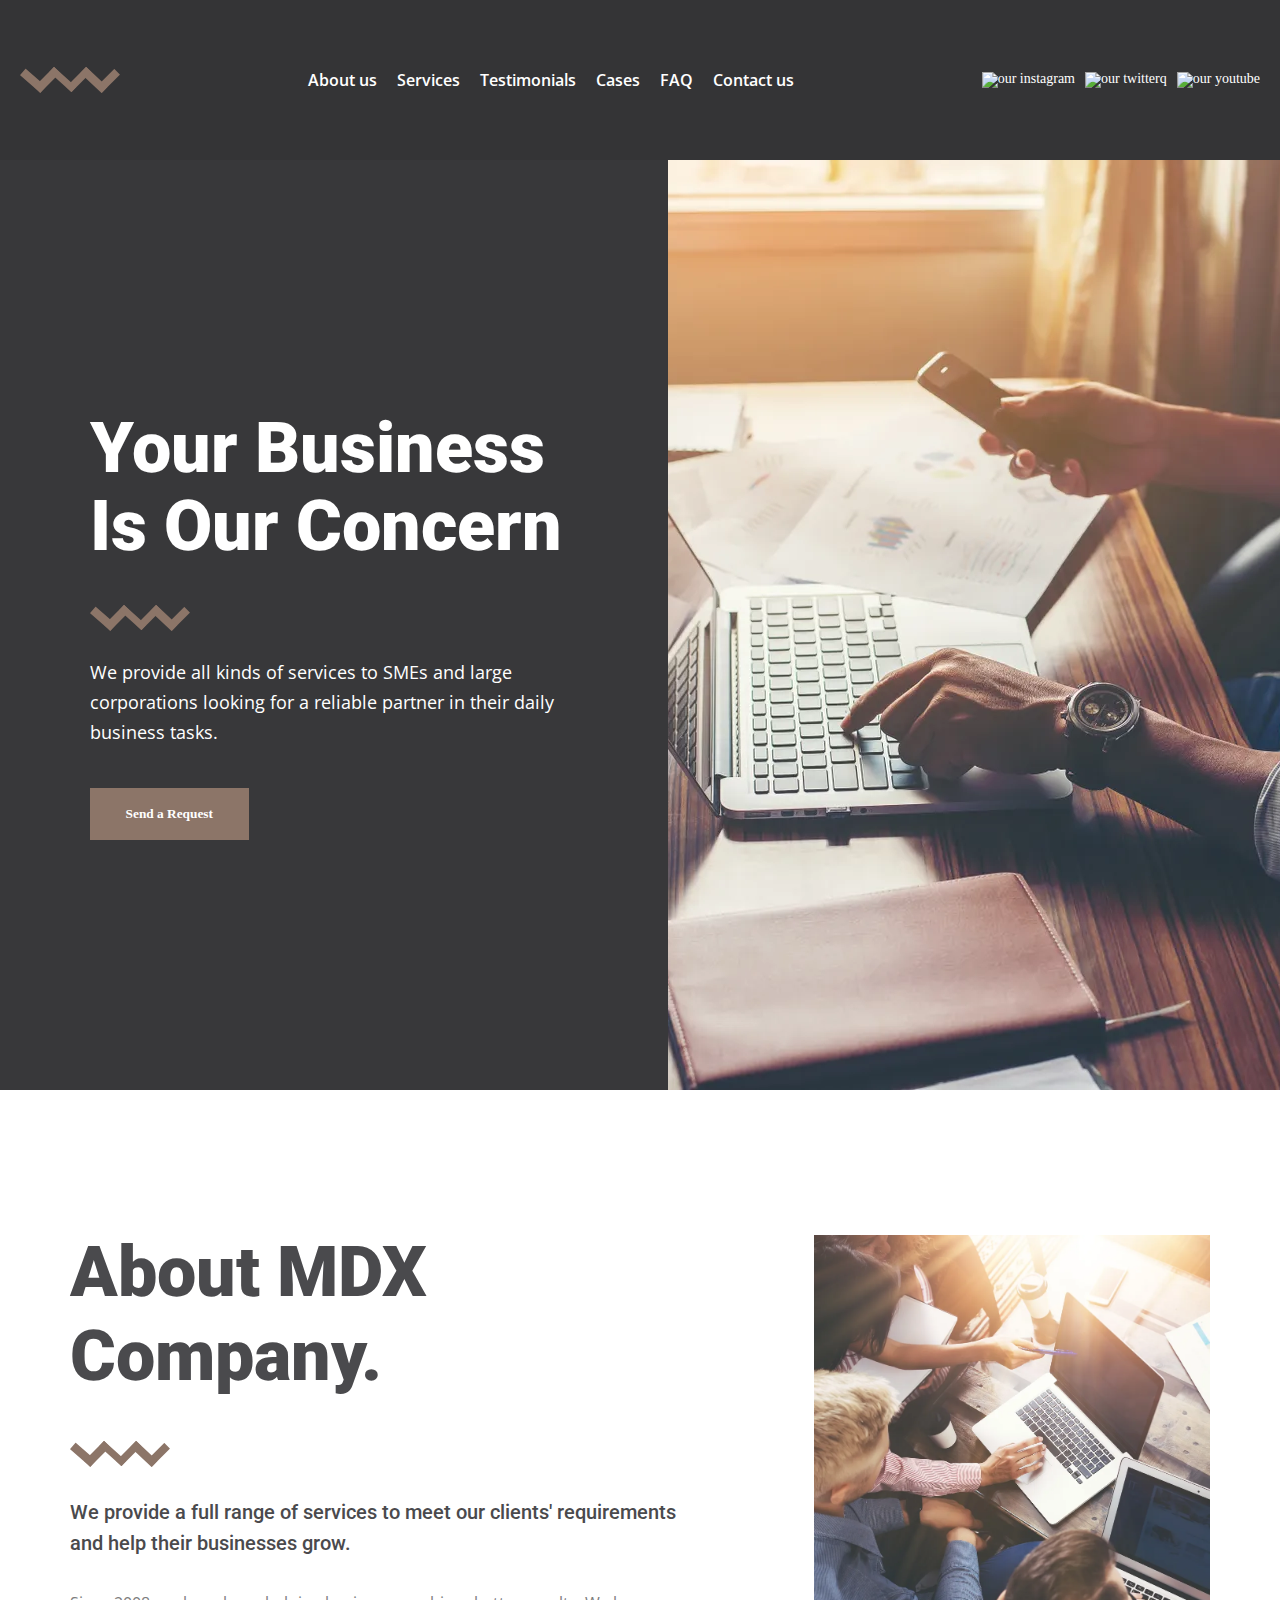
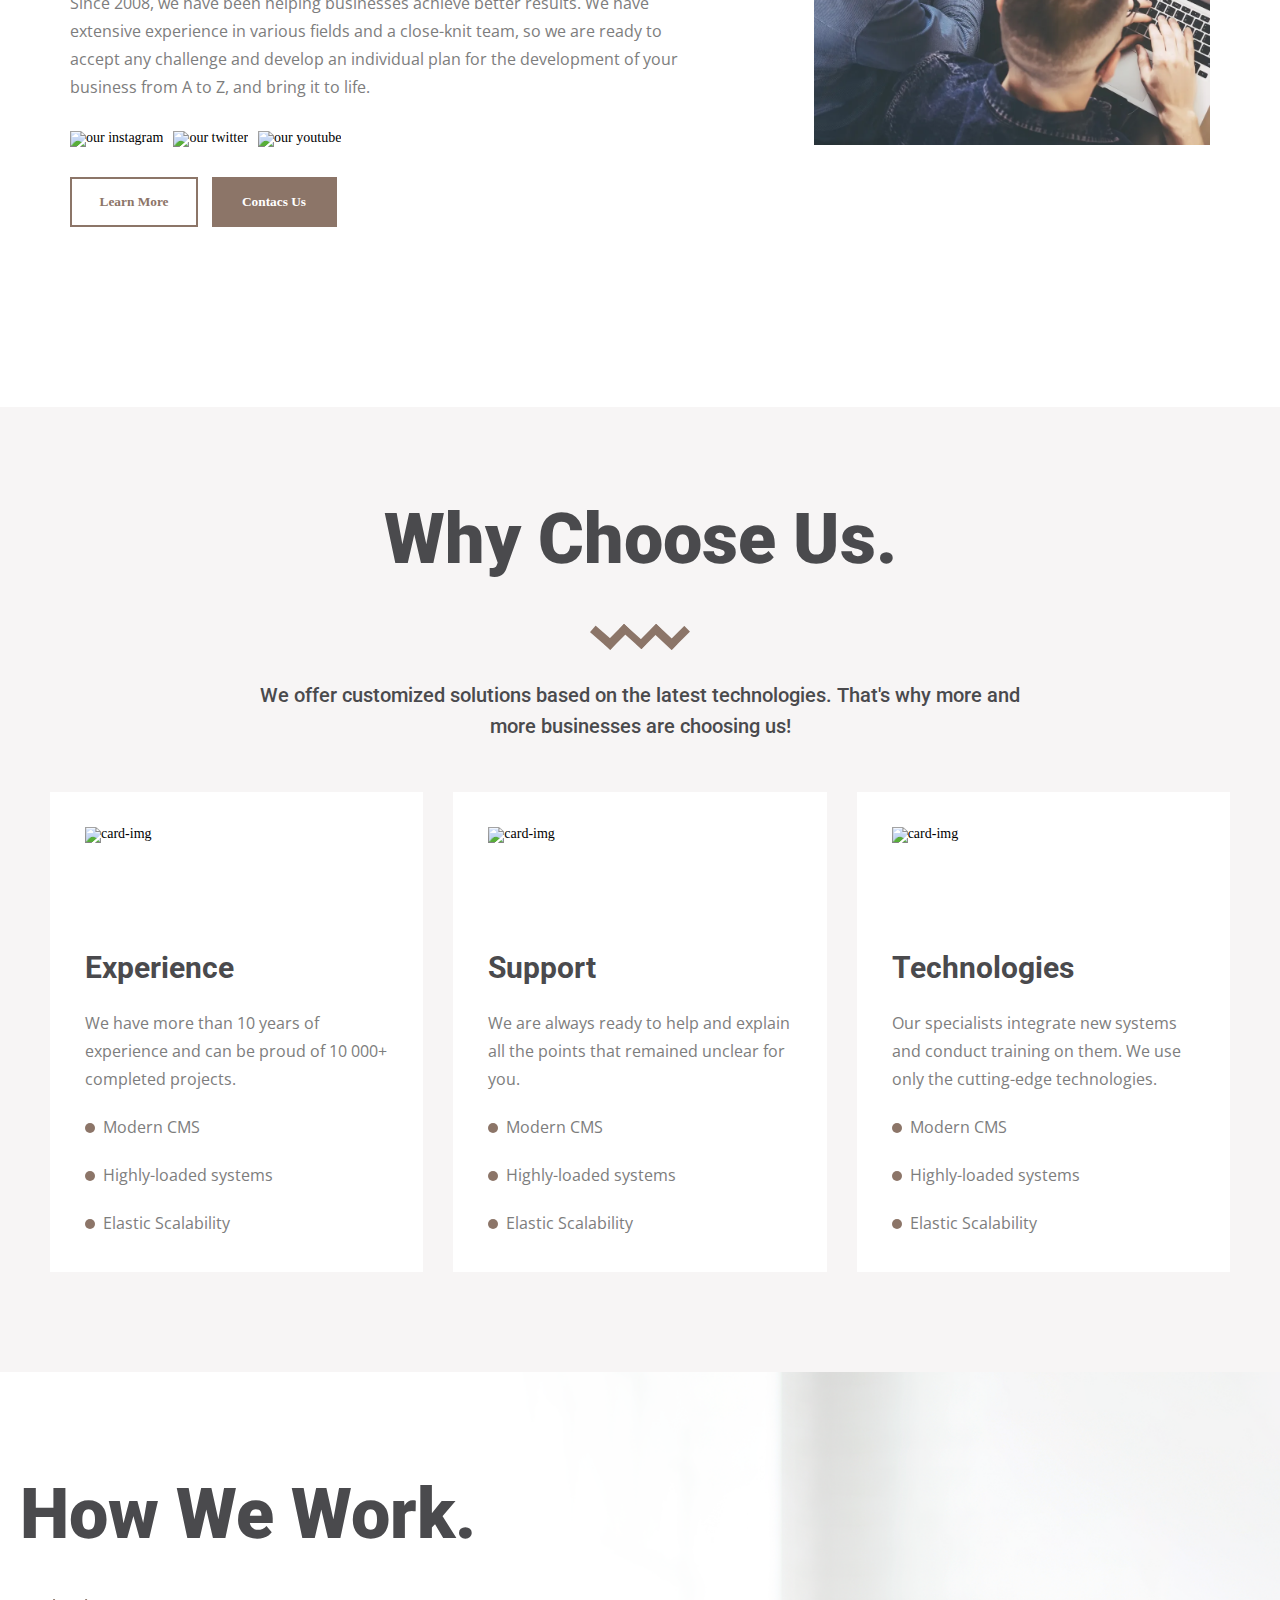
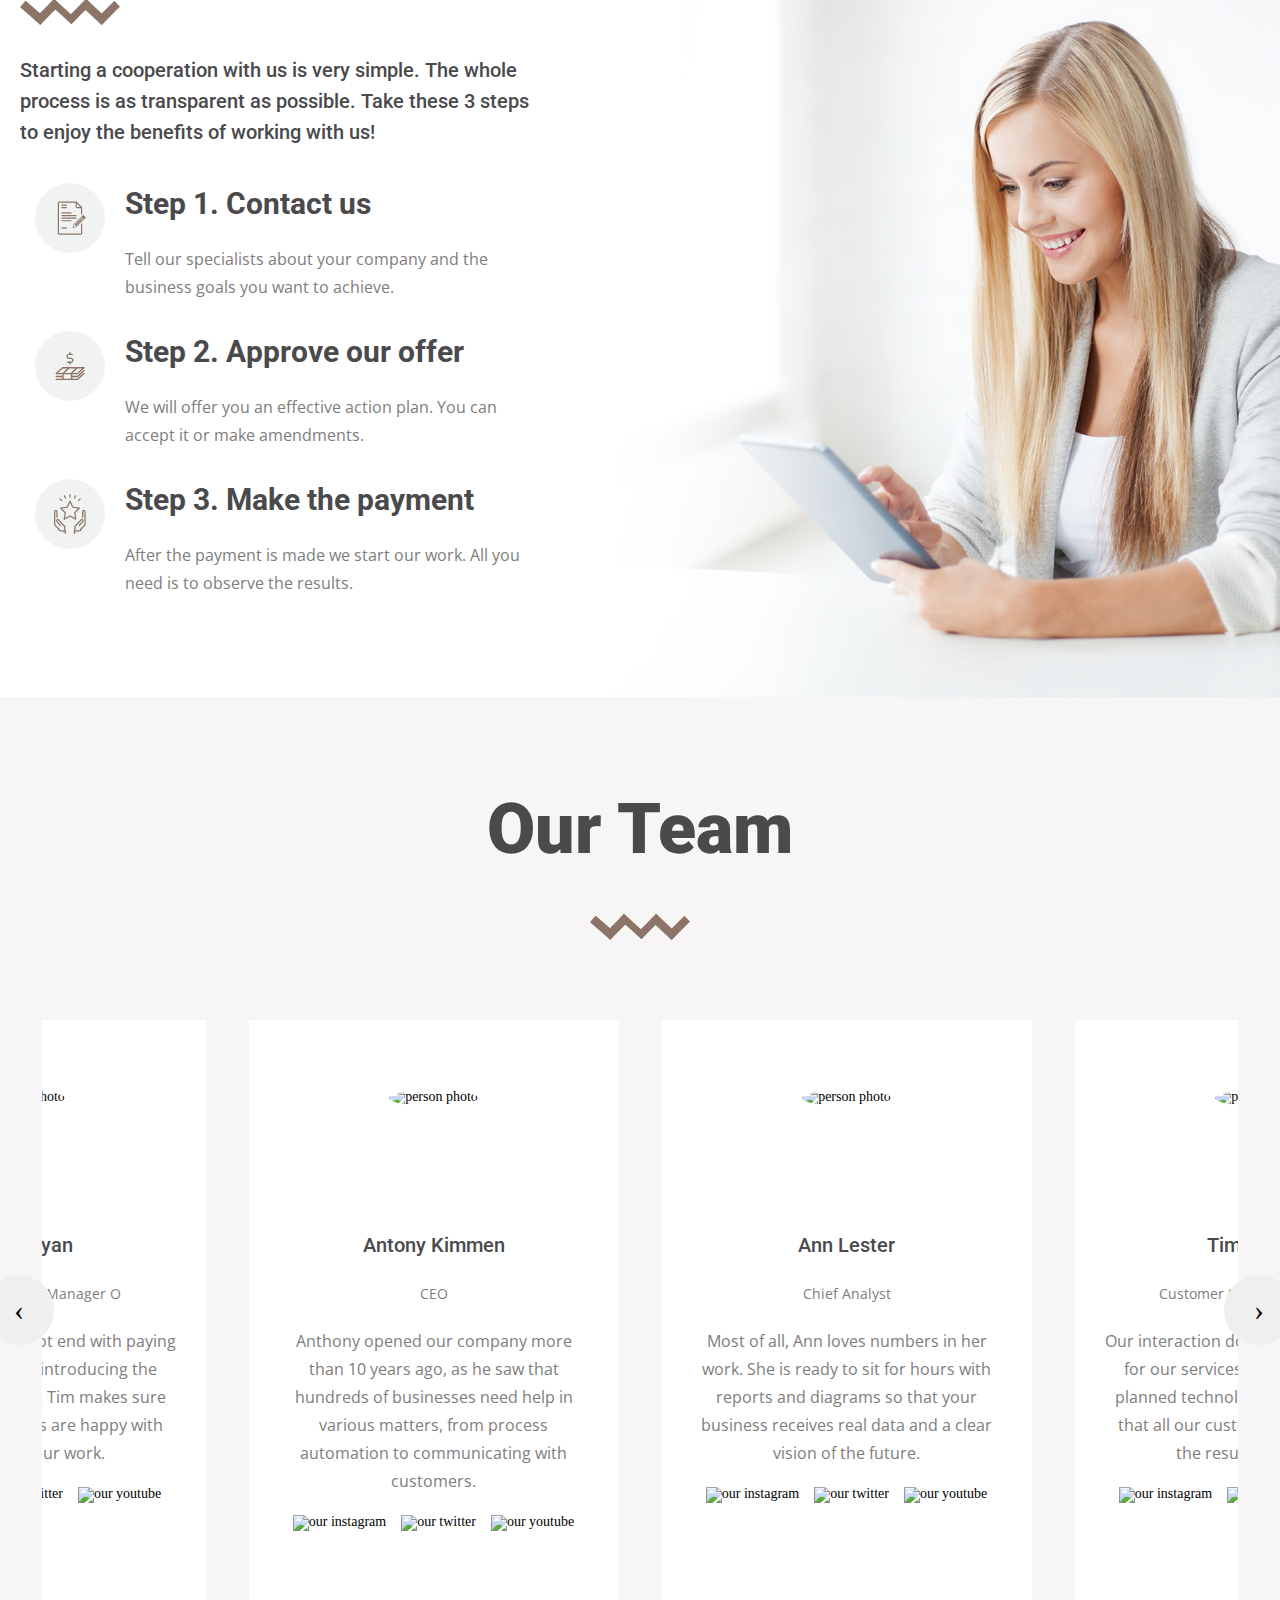
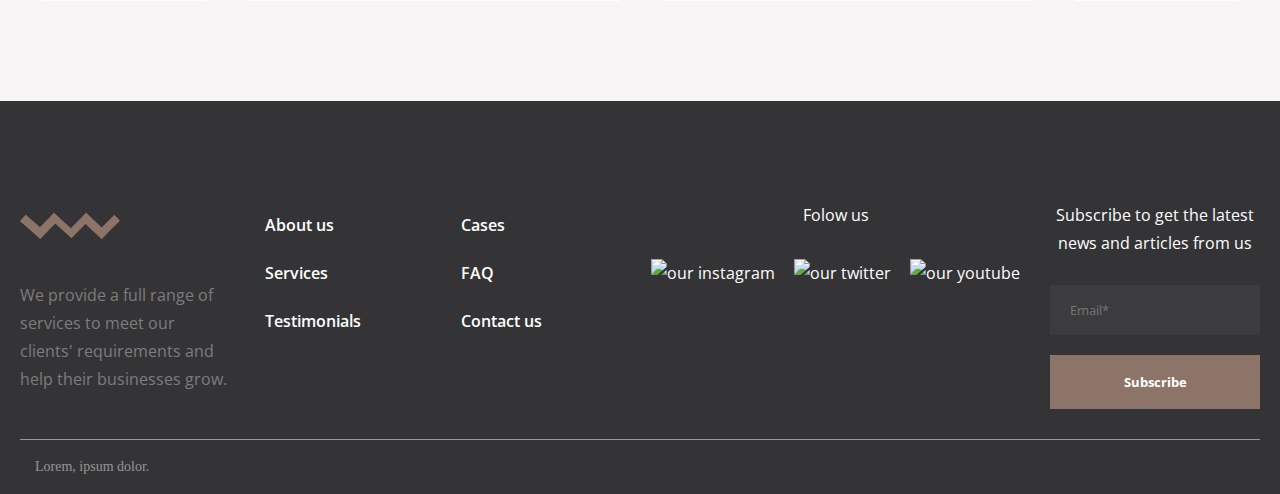
==== commit cfb34054: "test courusel" ====
--- a/index.html
+++ b/index.html
@@ -15,7 +15,7 @@
       <header class="header"><div class="header__container">
   <div class="header__body">
     <div class="header__logo">
-      <img src="img/someShit.svg" alt="logo" />
+      <img src="img/someShit.svg" alt="" />
     </div>
 
     <button class="burger__menu">
@@ -87,7 +87,7 @@
             <img src="img/images/preview-img.webp" alt="background image" />
           </div>
         </section>
-        <section class="aboutCompany">
+        <section id="aboutCompany">
           <div class="aboutCompany__container">
             <div class="aboutCompany__body">
               <div class="aboutCompany__columnText">
@@ -199,7 +199,6 @@
         </section>
         <section class="howWork">
           <div class="howWork__container">
-            <!--  -->
             <div class="howWork__content">
               <h2 class="howWork__title">How We Work.</h2>
               <h3 class="howWork__subtitle">
@@ -258,7 +257,189 @@
                 </li>
               </ul>
             </div>
-            <!--  -->
+          </div>
+        </section>
+        <section class="team">
+          <div class="team__container">
+            <div class="team__content">
+              <h2 class="team__title">Our Team</h2>
+              <div class="team__panel panel">
+                <div class="panel__content">
+                  <div class="panel__item">
+                    <div class="panel__image">
+                      <img
+                        src="https://res2.weblium.site/res/5d5b9f803e7f2900231c0846/5d5bbd711ff8a40023d98957_optimized_1920_c755x503-579x295.webp"
+                        alt="person photo"
+                      />
+                    </div>
+                    <h3 class="panel__subtitle">Antony Kimmen</h3>
+                    <p class="panel__role">CEO</p>
+                    <p class="panel__text">
+                      Anthony opened our company more than 10 years ago, as he
+                      saw that hundreds of businesses need help in various
+                      matters, from process automation to communicating with
+                      customers.
+                    </p>
+                    <div class="panel__socNetworks">
+                      <img src="img/insta.svg" alt="our instagram" />
+                      <img src="img/twitter.svg" alt="our twitter" />
+                      <img src="img/youtube.svg" alt="our youtube" />
+                    </div>
+                  </div>
+                  <div class="panel__item">
+                    <div class="panel__image">
+                      <img
+                        src="https://res2.weblium.site/res/5d494a580df84b0023ad229d/5d5cfe1246670d002330fcb8_optimized_930_c930x1395-0x0.webp"
+                        alt="person photo"
+                      />
+                    </div>
+                    <h3 class="panel__subtitle">Ann Lester</h3>
+                    <p class="panel__role">Chief Analyst</p>
+                    <p class="panel__text">
+                      Most of all, Ann loves numbers in her work. She is ready
+                      to sit for hours with reports and diagrams so that your
+                      business receives real data and a clear vision of the
+                      future.
+                    </p>
+                    <div class="panel__socNetworks">
+                      <img src="img/insta.svg" alt="our instagram" />
+                      <img src="img/twitter.svg" alt="our twitter" />
+                      <img src="img/youtube.svg" alt="our youtube" />
+                    </div>
+                  </div>
+                  <div class="panel__item">
+                    <div class="panel__image">
+                      <img
+                        src="https://res2.weblium.site/res/5da36bfc5c96ee00270767df/5da387e2caca24002601e8f1_optimized_1396.webp"
+                        alt="person photo"
+                      />
+                    </div>
+                    <h3 class="panel__subtitle">Tim Ashyan</h3>
+                    <p class="panel__role">Customer Success Manager O</p>
+                    <p class="panel__text">
+                      Our interaction does not end with paying for our services
+                      and introducing the planned technologies. Tim makes sure
+                      that all our customers are happy with the result of our
+                      work.
+                    </p>
+                    <div class="panel__socNetworks">
+                      <img src="img/insta.svg" alt="our instagram" />
+                      <img src="img/twitter.svg" alt="our twitter" />
+                      <img src="img/youtube.svg" alt="our youtube" />
+                    </div>
+                  </div>
+                  <div class="panel__item">
+                    <div class="panel__image">
+                      <img
+                        src="https://res2.weblium.site/res/5d5b9f803e7f2900231c0846/5d5bbd711ff8a40023d98957_optimized_1920_c755x503-579x295.webp"
+                        alt="person photo"
+                      />
+                    </div>
+                    <h3 class="panel__subtitle">Antony Kimmen</h3>
+                    <p class="panel__role">CEO</p>
+                    <p class="panel__text">
+                      Anthony opened our company more than 10 years ago, as he
+                      saw that hundreds of businesses need help in various
+                      matters, from process automation to communicating with
+                      customers.
+                    </p>
+                    <div class="panel__socNetworks">
+                      <img src="img/insta.svg" alt="our instagram" />
+                      <img src="img/twitter.svg" alt="our twitter" />
+                      <img src="img/youtube.svg" alt="our youtube" />
+                    </div>
+                  </div>
+                  <div class="panel__item">
+                    <div class="panel__image">
+                      <img
+                        src="https://res2.weblium.site/res/5d494a580df84b0023ad229d/5d5cfe1246670d002330fcb8_optimized_930_c930x1395-0x0.webp"
+                        alt="person photo"
+                      />
+                    </div>
+                    <h3 class="panel__subtitle">Ann Lester</h3>
+                    <p class="panel__role">Chief Analyst</p>
+                    <p class="panel__text">
+                      Most of all, Ann loves numbers in her work. She is ready
+                      to sit for hours with reports and diagrams so that your
+                      business receives real data and a clear vision of the
+                      future.
+                    </p>
+                    <div class="panel__socNetworks">
+                      <img src="img/insta.svg" alt="our instagram" />
+                      <img src="img/twitter.svg" alt="our twitter" />
+                      <img src="img/youtube.svg" alt="our youtube" />
+                    </div>
+                  </div>
+                  <div class="panel__item">
+                    <div class="panel__image">
+                      <img
+                        src="https://res2.weblium.site/res/5da36bfc5c96ee00270767df/5da387e2caca24002601e8f1_optimized_1396.webp"
+                        alt="person photo"
+                      />
+                    </div>
+                    <h3 class="panel__subtitle">Tim Ashyan</h3>
+                    <p class="panel__role">Customer Success Manager O</p>
+                    <p class="panel__text">
+                      Our interaction does not end with paying for our services
+                      and introducing the planned technologies. Tim makes sure
+                      that all our customers are happy with the result of our
+                      work.
+                    </p>
+                    <div class="panel__socNetworks">
+                      <img src="img/insta.svg" alt="our instagram" />
+                      <img src="img/twitter.svg" alt="our twitter" />
+                      <img src="img/youtube.svg" alt="our youtube" />
+                    </div>
+                  </div>
+                  <div class="panel__item">
+                    <div class="panel__image">
+                      <img
+                        src="https://res2.weblium.site/res/5d5b9f803e7f2900231c0846/5d5bbd711ff8a40023d98957_optimized_1920_c755x503-579x295.webp"
+                        alt="person photo"
+                      />
+                    </div>
+                    <h3 class="panel__subtitle">Antony Kimmen</h3>
+                    <p class="panel__role">CEO</p>
+                    <p class="panel__text">
+                      Anthony opened our company more than 10 years ago, as he
+                      saw that hundreds of businesses need help in various
+                      matters, from process automation to communicating with
+                      customers.
+                    </p>
+                    <div class="panel__socNetworks">
+                      <img src="img/insta.svg" alt="our instagram" />
+                      <img src="img/twitter.svg" alt="our twitter" />
+                      <img src="img/youtube.svg" alt="our youtube" />
+                    </div>
+                  </div>
+                  <div class="panel__item">
+                    <div class="panel__image">
+                      <img
+                        src="https://res2.weblium.site/res/5d494a580df84b0023ad229d/5d5cfe1246670d002330fcb8_optimized_930_c930x1395-0x0.webp"
+                        alt="person photo"
+                      />
+                    </div>
+                    <h3 class="panel__subtitle">Ann Lester</h3>
+                    <p class="panel__role">Chief Analyst</p>
+                    <p class="panel__text">
+                      Most of all, Ann loves numbers in her work. She is ready
+                      to sit for hours with reports and diagrams so that your
+                      business receives real data and a clear vision of the
+                      future.
+                    </p>
+                    <div class="panel__socNetworks">
+                      <img src="img/insta.svg" alt="our instagram" />
+                      <img src="img/twitter.svg" alt="our twitter" />
+                      <img src="img/youtube.svg" alt="our youtube" />
+                    </div>
+                  </div>
+                </div>
+                <div class="btn">
+                  <button id="team-btn+">&#8249;</button>
+                  <button id="team-btn-">&#8250;</button>
+                </div>
+              </div>
+            </div>
           </div>
         </section>
       </main>
@@ -331,3 +512,8 @@
     </div>
   </body>
 </html>
+<!-- 
+   
+                 
+
+-->
--- a/css/style.css
+++ b/css/style.css
@@ -284,7 +284,7 @@
     flex-direction: column;
     align-items: center;
     justify-content: center;
-    transition: 2s;
+    transition: top 2s cubic-bezier(0.23, 1, 0.32, 1);
   }
   .navigation__links {
     flex: 0;
@@ -312,7 +312,7 @@
     height: 4px;
     border-radius: 4px;
     background-color: #fff;
-    transition: 3s;
+    transition: transform 5s cubic-bezier(0.075, 0.82, 0.165, 1);
   }
   .burger__menu span:nth-child(1) {
     transform: translateY(8px);
@@ -623,6 +623,88 @@
     font-size: 18px;
   }
 }
+:root {
+  --count: 0;
+}
+
+.team {
+  background: #f7f5f5;
+  padding-block: 90px 100px;
+}
+.team__title {
+  text-align: center;
+  margin-bottom: 50px;
+}
+
+.panel {
+  position: relative;
+  padding: 0 22px;
+}
+.panel__content {
+  display: flex;
+  overflow: hidden;
+  justify-content: center;
+}
+.panel__item {
+  display: flex;
+  flex-direction: column;
+  align-items: center;
+  gap: 20px;
+  background: #ffffff;
+  text-align: center;
+  min-width: 370px;
+  padding: 70px 30px;
+  transform: translateX(var(--count));
+  transition: transform 1s cubic-bezier(0.68, -0.55, 0.265, 1.55);
+}
+.panel__item:not(:last-child) {
+  margin-right: 43px;
+}
+.panel__role {
+  font-family: "Open Sans", sans-serif;
+  font-size: 14px;
+  font-weight: 400;
+  line-height: 185.7142857143%;
+  color: rgb(125, 125, 125);
+}
+.panel__image {
+  height: 120px;
+  width: 120px;
+}
+.panel__image img {
+  width: 100%;
+  height: 100%;
+  border-radius: 50%;
+  object-fit: cover;
+}
+.panel__socNetworks {
+  display: flex;
+  gap: 15px;
+}
+
+.btn {
+  width: 100%;
+  display: flex;
+  position: absolute;
+  left: -1px;
+  top: 50%;
+  transform: translateY(-50%);
+  justify-content: space-between;
+}
+.btn button {
+  text-align: center;
+  border-radius: 50%;
+  width: 70px;
+  height: 70px;
+  font-size: 30px;
+}
+.btn button:first-child {
+  margin: 0 0 0 -35px;
+}
+.btn button:last-child {
+  margin: 0 -35px 0 0;
+}
+
 .footer {
   color: #fff;
   background: #343436;
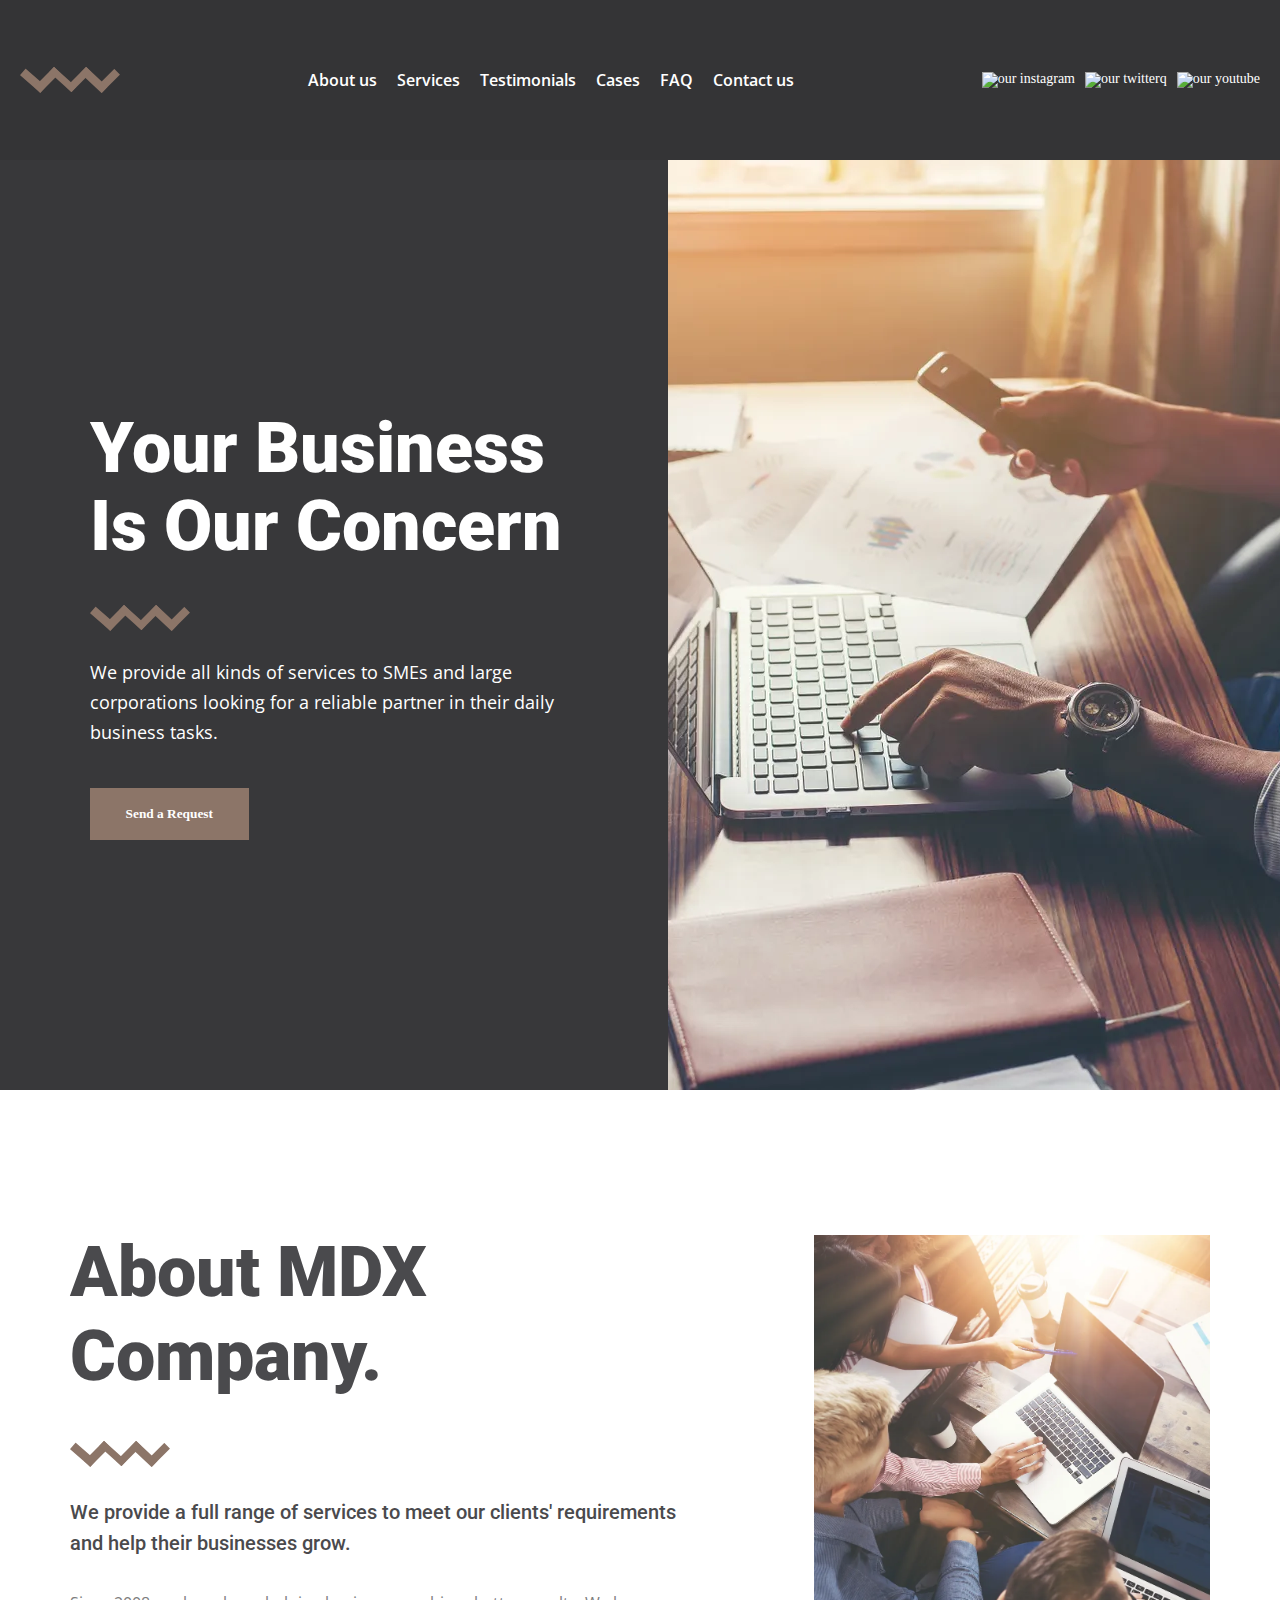
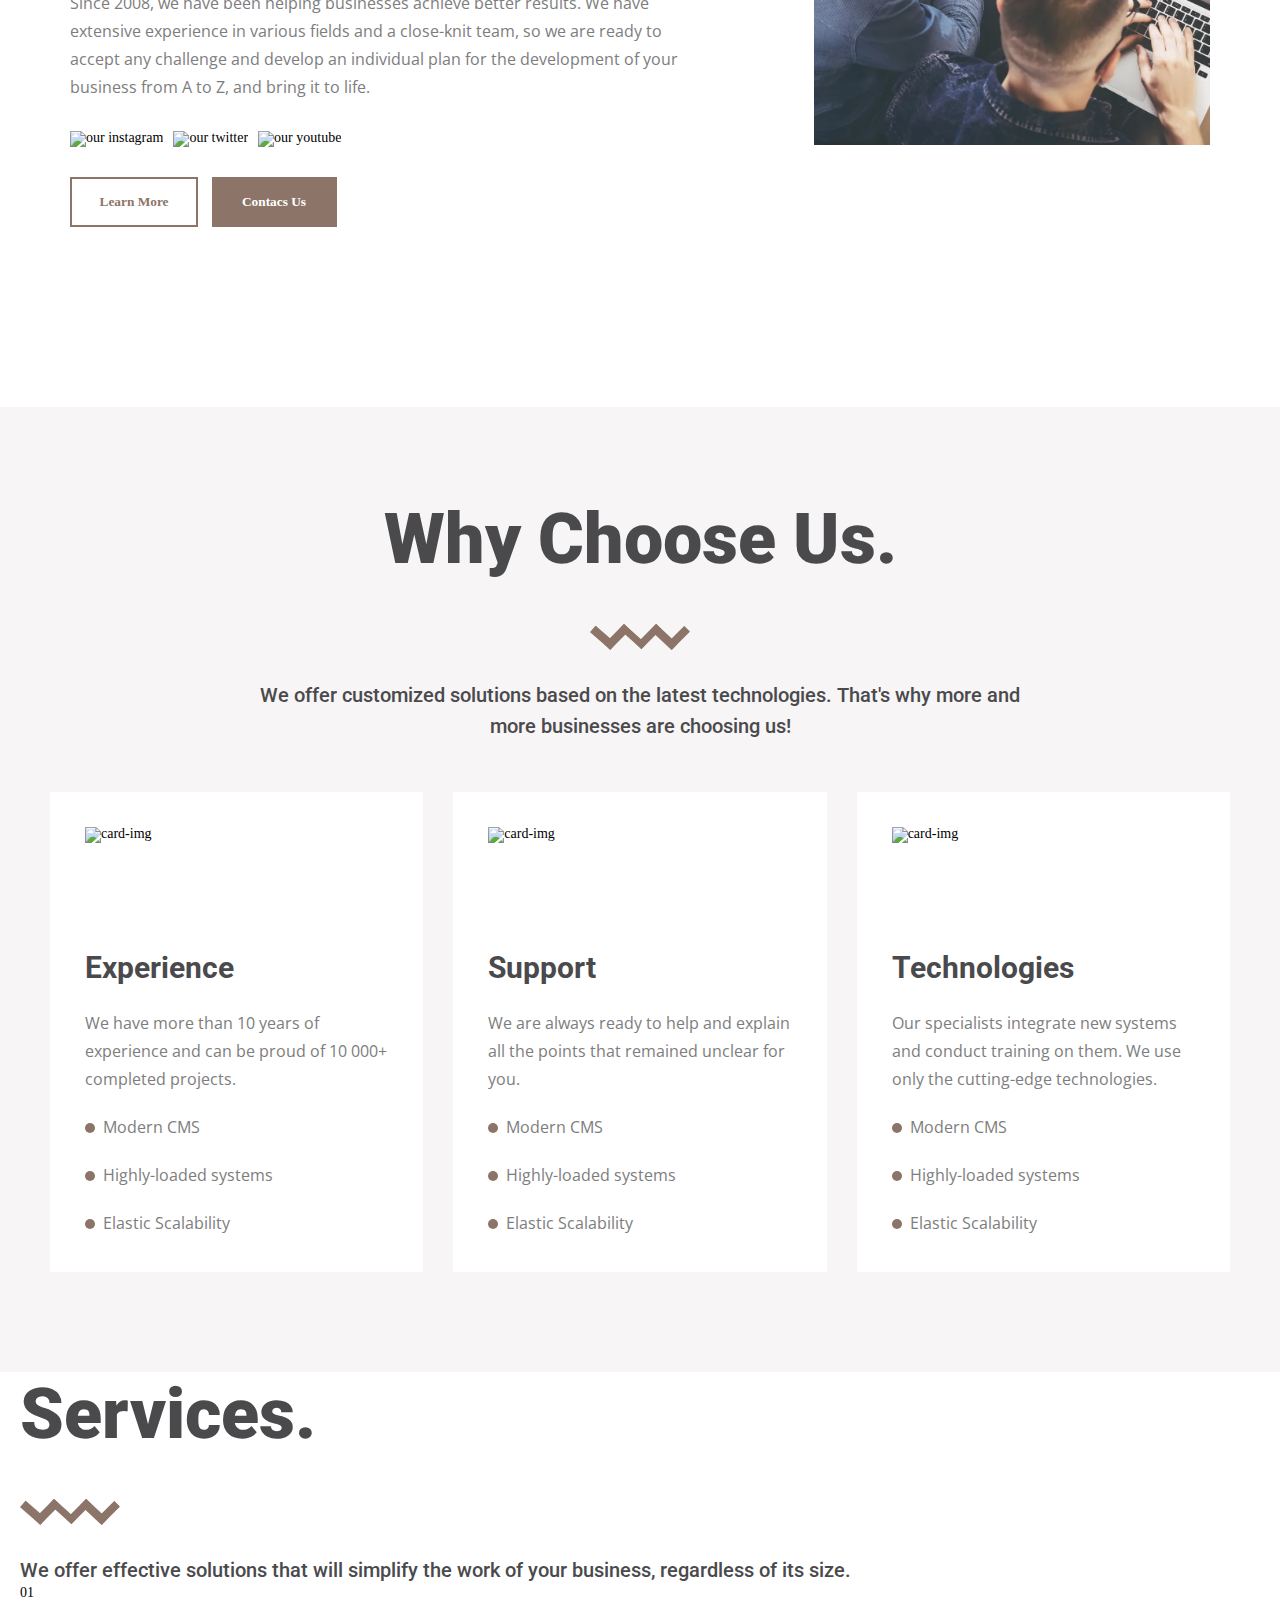
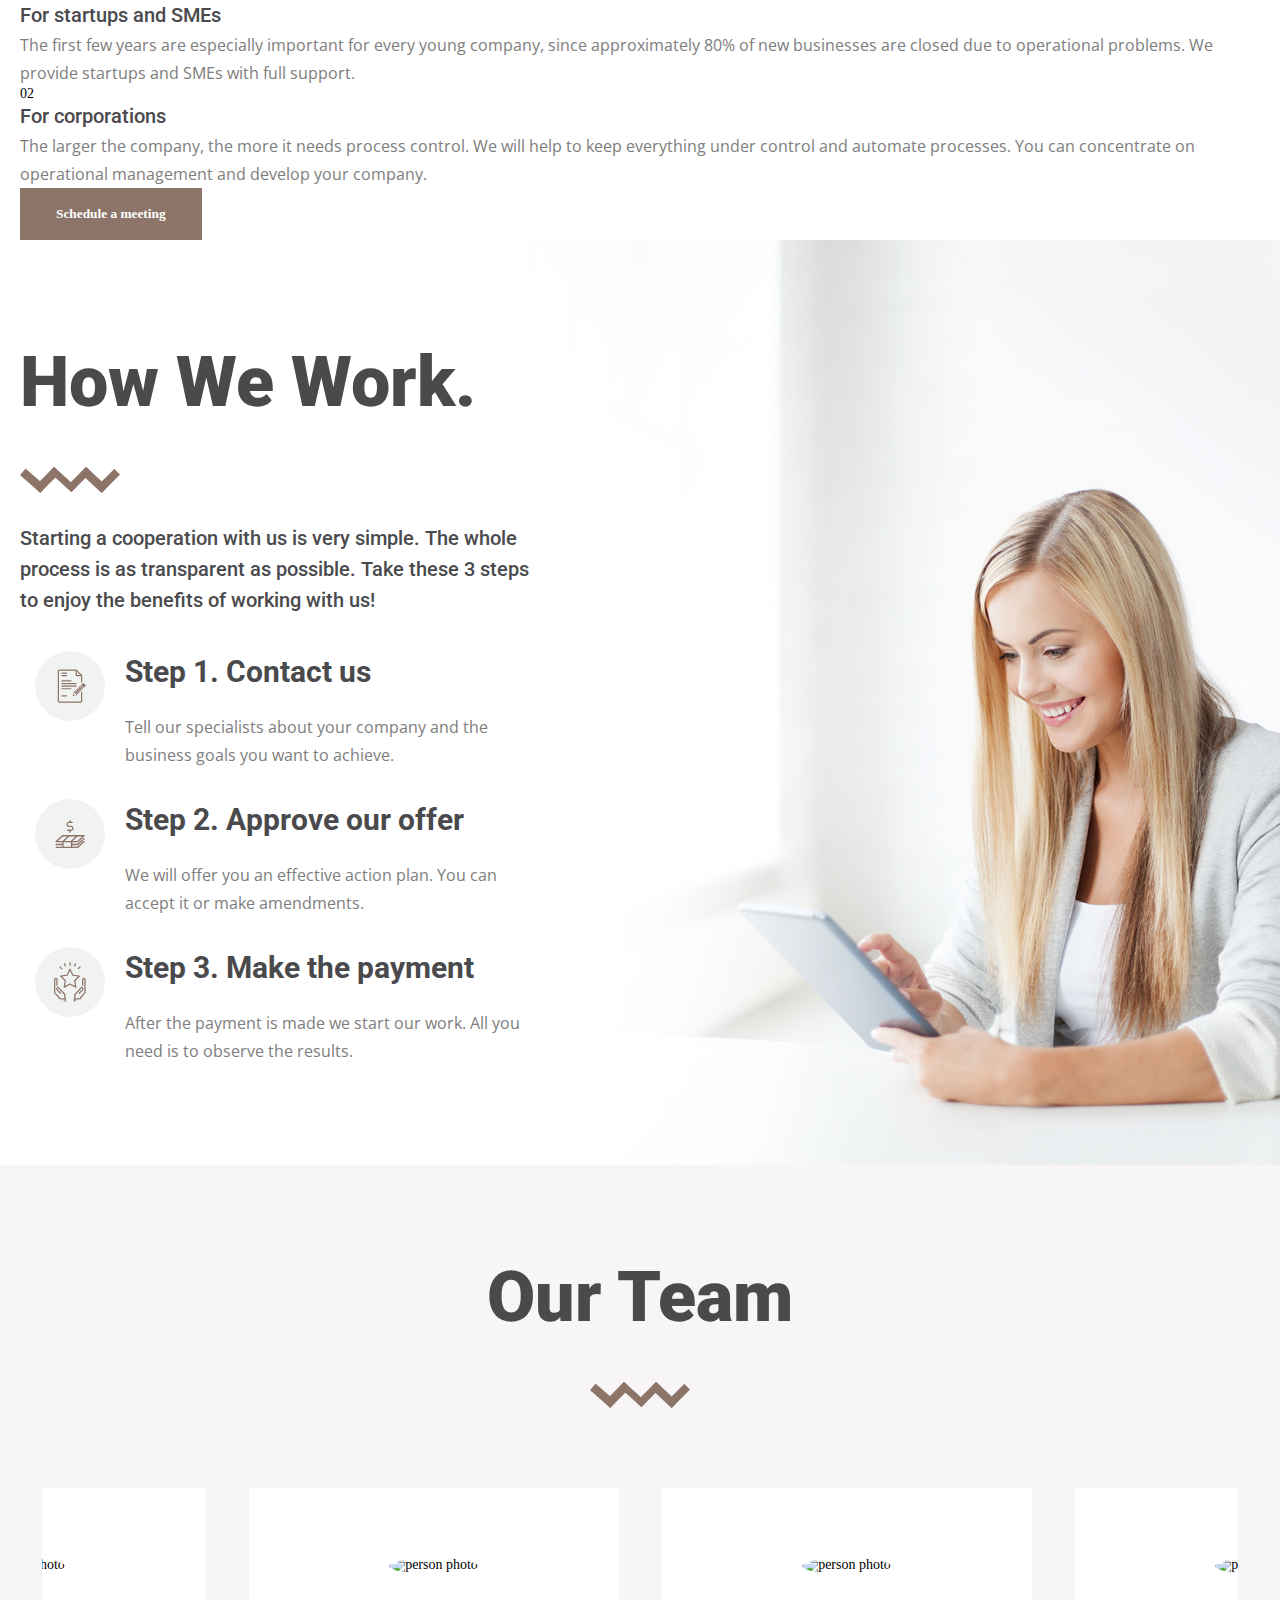
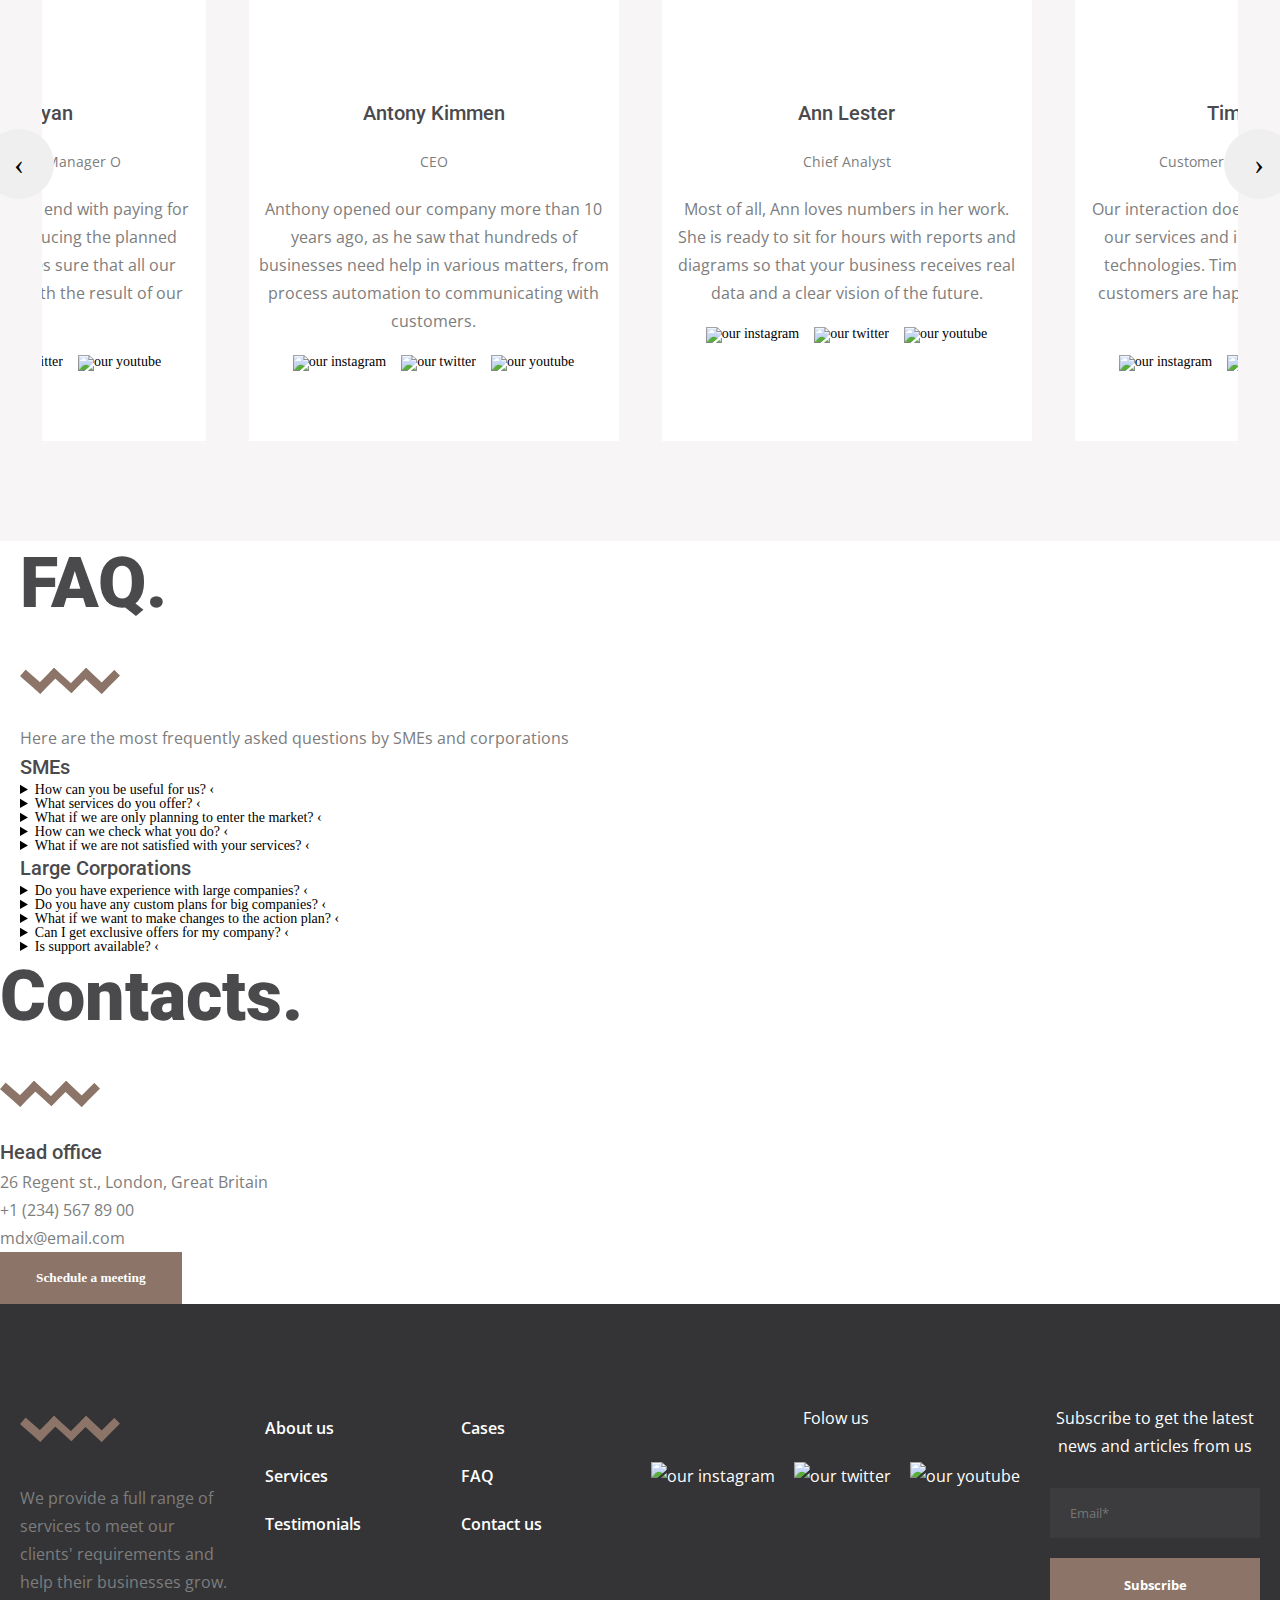
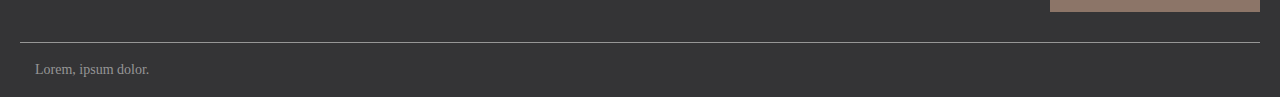
==== commit 8ef750d2: "web site beta" ====
--- a/index.html
+++ b/index.html
@@ -6,7 +6,46 @@
     <meta name="viewport" content="width=device-width, initial-scale=1.0" />
     <title>PrimeBud</title>
     <link rel="stylesheet" href="css/style.css" />
-    <script defer src="js/app.min.js"></script>
+    <script defer>
+      ((g) => {
+        var h,
+          a,
+          k,
+          p = "The Google Maps JavaScript API",
+          c = "google",
+          l = "importLibrary",
+          q = "__ib__",
+          m = document,
+          b = window;
+        b = b[c] || (b[c] = {});
+        var d = b.maps || (b.maps = {}),
+          r = new Set(),
+          e = new URLSearchParams(),
+          u = () =>
+            h ||
+            (h = new Promise(async (f, n) => {
+              await (a = m.createElement("script"));
+              e.set("libraries", [...r] + "");
+              for (k in g)
+                e.set(
+                  k.replace(/[A-Z]/g, (t) => "_" + t[0].toLowerCase()),
+                  g[k]
+                );
+              e.set("callback", c + ".maps." + q);
+              a.src = `https://maps.${c}apis.com/maps/api/js?` + e;
+              d[q] = f;
+              a.onerror = () => (h = n(Error(p + " could not load.")));
+              a.nonce = m.querySelector("script[nonce]")?.nonce || "";
+              m.head.append(a);
+            }));
+        d[l]
+          ? console.warn(p + " only loads once. Ignoring:", g)
+          : (d[l] = (f, ...n) => r.add(f) && u().then(() => d[l](f, ...n)));
+      })({
+        key: "",
+        v: "beta",
+      });
+    </script>
   </head>
 </head>
 
@@ -197,6 +236,29 @@
             </div>
           </div>
         </section>
+        <section class="services">
+          <div class="sevices__container">
+            <h2 class="services__title">Services.</h2>
+            <p class="services__subtitle">We offer effective solutions that will simplify the work of your business, regardless of its size.</p>
+            <div class="services__contentService">
+              <div class="contentService__row">
+                <div class="contentService__element">01</div>
+                <div class="contentService__element">
+                  <h3 class="contentService__subtitle">For startups and SMEs</h3>
+                  <p class="contentService__text">The first few years are especially important for every young company, since approximately 80% of new businesses are closed due to operational problems. We provide startups and SMEs with full support.</p>
+                </div>
+              </div>
+              <div class="contentService__row">
+                <div class="contentService__element">02</div>
+                <div class="contentService__element">
+                  <h3 class="contentService__subtitle">For corporations</h3>
+                  <p class="contentService__text">The larger the company, the more it needs process control. We will help to keep everything under control and automate processes. You can concentrate on operational management and develop your company.</p>
+                </div>
+              </div>
+            </div>
+            <button class="services__button">Schedule a meeting</button>
+          </div>
+        </section>
         <section class="howWork">
           <div class="howWork__container">
             <div class="howWork__content">
@@ -442,8 +504,171 @@
             </div>
           </div>
         </section>
+        <section class="faq">
+          <div class="faq__container txt-cntr">
+            <h2 class="faq__title">FAQ.</h2>
+            <p class="faq__text">
+              Here are the most frequently asked questions by SMEs and
+              corporations
+            </p>
+            <div class="faq__content content">
+              <div class="content__column">
+                <ul class="content__list">
+                  <h3 class="content__subtitle">SMEs</h3>
+                  <li class="content__item">
+                    <details class="details">
+                      <summary>
+                        <span>How can you be useful for us?</span>
+                        <span>&#8249</span>
+                      </summary>
+                      <p class="content__text">
+                        We can take on most of the tasks related to your
+                        business. We simplify many processes and offer modern
+                        solutions, so you have more time left to deal directly
+                        with operational tasks.
+                      </p>
+                    </details>
+                  </li>
+                  <li class="content__item">
+                    <details class="details">
+                      <summary><span>What services do you offer?</span>
+                        <span>&#8249</span>
+                      </summary>
+                      <p class="content__text">
+                        We provide literally all kinds of services for business.
+                        These include web development, marketing, sales,
+                        integrations, analytics, accounting and much more.
+                      </p>
+                    </details>
+                  </li>
+                  <li class="content__item">
+                    <details class="details">
+                      <summary>
+                        <span>What if we are only planning to enter the market?</span>
+                        <span>&#8249</span>
+                      </summary>
+                      <p class="content__text">
+                        Of course, you can do without our services, but together
+                        with MDX Company you are more likely to build a great
+                        startup that can withstand the first few years of
+                        challenges.
+                      </p>
+                    </details>
+                  </li>
+                  <li class="content__item">
+                    <details class="details">
+                      <summary><span>How can we check what you do?</span>
+                        <span>&#8249</span>
+                      </summary>
+                      <p class="content__text">
+                        You will see the results from our cooperation in a
+                        month. In addition, every week we meet in person with
+                        our clients to tell what has been done and what are our
+                        plans for the next week.
+                      </p>
+                    </details>
+                  </li>
+                  <li class="content__item">
+                    <details class="details">
+                      <summary>
+                        <span>What if we are not satisfied with your services?</span>
+                        <span>&#8249</span>
+                      </summary>
+                      <p class="content__text">
+                        If you think that some of our services were not provided
+                        in full or not effective, you can terminate the contract
+                        and not pay the remaining amount.
+                      </p>
+                    </details>
+                  </li>
+                </ul>
+              </div>
+              <div class="content__column">
+                <ul class="content__list">
+                  <h3 class="content__subtitle">Large Corporations</h3>
+                  <li class="content__item">
+                    <details class="details">
+                      <summary>
+                        <span>Do you have experience with large companies?</span>
+                        <span>&#8249</span>
+                      </summary>
+                      <p class="content__text">
+                        Yes, for 12 years, we have worked with a large number of
+                        major companies and we know the specifics of their
+                        processes.
+                      </p>
+                    </details>
+                  </li>
+                  <li class="content__item">
+                    <details class="details">
+                      <summary>
+                        <span>Do you have any custom plans for big companies?</span>
+                        <span>&#8249</span>
+                      </summary>
+                      <p class="content__text">
+                        All our services are custom, depending on your needs and
+                        goals. The pricing for the services depends on the scope
+                        of work.
+                      </p>
+                    </details>
+                  </li>
+                  <li class="content__item">
+                    <details class="details">
+                      <summary>
+                        <span>What if we want to make changes to the action plan?</span>
+                        <span>&#8249</span>
+                      </summary>
+                      <p class="content__text">
+                        We think it's great when the business does not just
+                        follow our recommendations but participates in the
+                        process of developing an action plan. We can always
+                        adapt our services to your wishes.
+                      </p>
+                    </details>
+                  </li>
+                  <li class="content__item">
+                    <details class="details">
+                      <summary>
+                        <span>Can I get exclusive offers for my company?</span>
+                        <span>&#8249</span>
+                      </summary>
+                      <p class="content__text">
+                        We can discuss special conditions, depending on the
+                        amount of work and your budget. Please contact us for
+                        more details.
+                      </p>
+                    </details>
+                  </li>
+                  <li class="content__item">
+                    <details class="details">
+                      <summary>
+                        <span>Is support available?</span>
+                        <span>&#8249</span>
+                      </summary>
+                      <p class="content__text">
+                        Of course! We have built-in website support available
+                        24/7. In addition, you can always make an appointment
+                        and consult with our specialists.
+                      </p>
+                    </details>
+                  </li>
+                </ul>
+              </div>
+            </div>
+          </div>
+        </section>
+        <section class="map">
+          <div id="map"></div>
+          <div class="map__infoWindow">
+            <h2 class="map__title">Contacts.</h2>
+            <h3 class="map__subtitle">Head office</h3>
+            <p class="map__text">26 Regent st., London, Great Britain</p>
+            <p class="map__text">+1 (234) 567 89 00</p>
+            <p class="map__text">mdx@email.com</p>
+            <button class="map__button">Schedule a meeting</button>
+          </div>
+        </section>
       </main>
-
       <footer class="footer"><div class="footer__container">
   <div class="footer__body">
     <div class="footer__column-about">
@@ -511,9 +736,5 @@
 </footer>
     </div>
   </body>
-</html>
-<!-- 
-   
-                 
-
--->
+  <script defer src="js/app.min.js"></script>
+  </html>
--- a/css/style.css
+++ b/css/style.css
@@ -625,6 +625,7 @@
 }
 :root {
   --count: 0;
+  --itemWidth:370px ;
 }
 
 .team {
@@ -652,8 +653,8 @@
   gap: 20px;
   background: #ffffff;
   text-align: center;
-  min-width: 370px;
-  padding: 70px 30px;
+  min-width: var(--itemWidth);
+  padding: 70px 10px;
   transform: translateX(var(--count));
   transition: transform 1s cubic-bezier(0.68, -0.55, 0.265, 1.55);
 }
@@ -705,6 +706,19 @@
   margin: 0 -35px 0 0;
 }
 
+@media screen and (max-width: 880px) {
+  :root {
+    --itemWidth:300px ;
+  }
+}
+@media screen and (max-width: 720px) {
+  :root {
+    --itemWidth:250px ;
+  }
+  .panel__item:first-child {
+    margin-left: -21em;
+  }
+}
 .footer {
   color: #fff;
   background: #343436;
